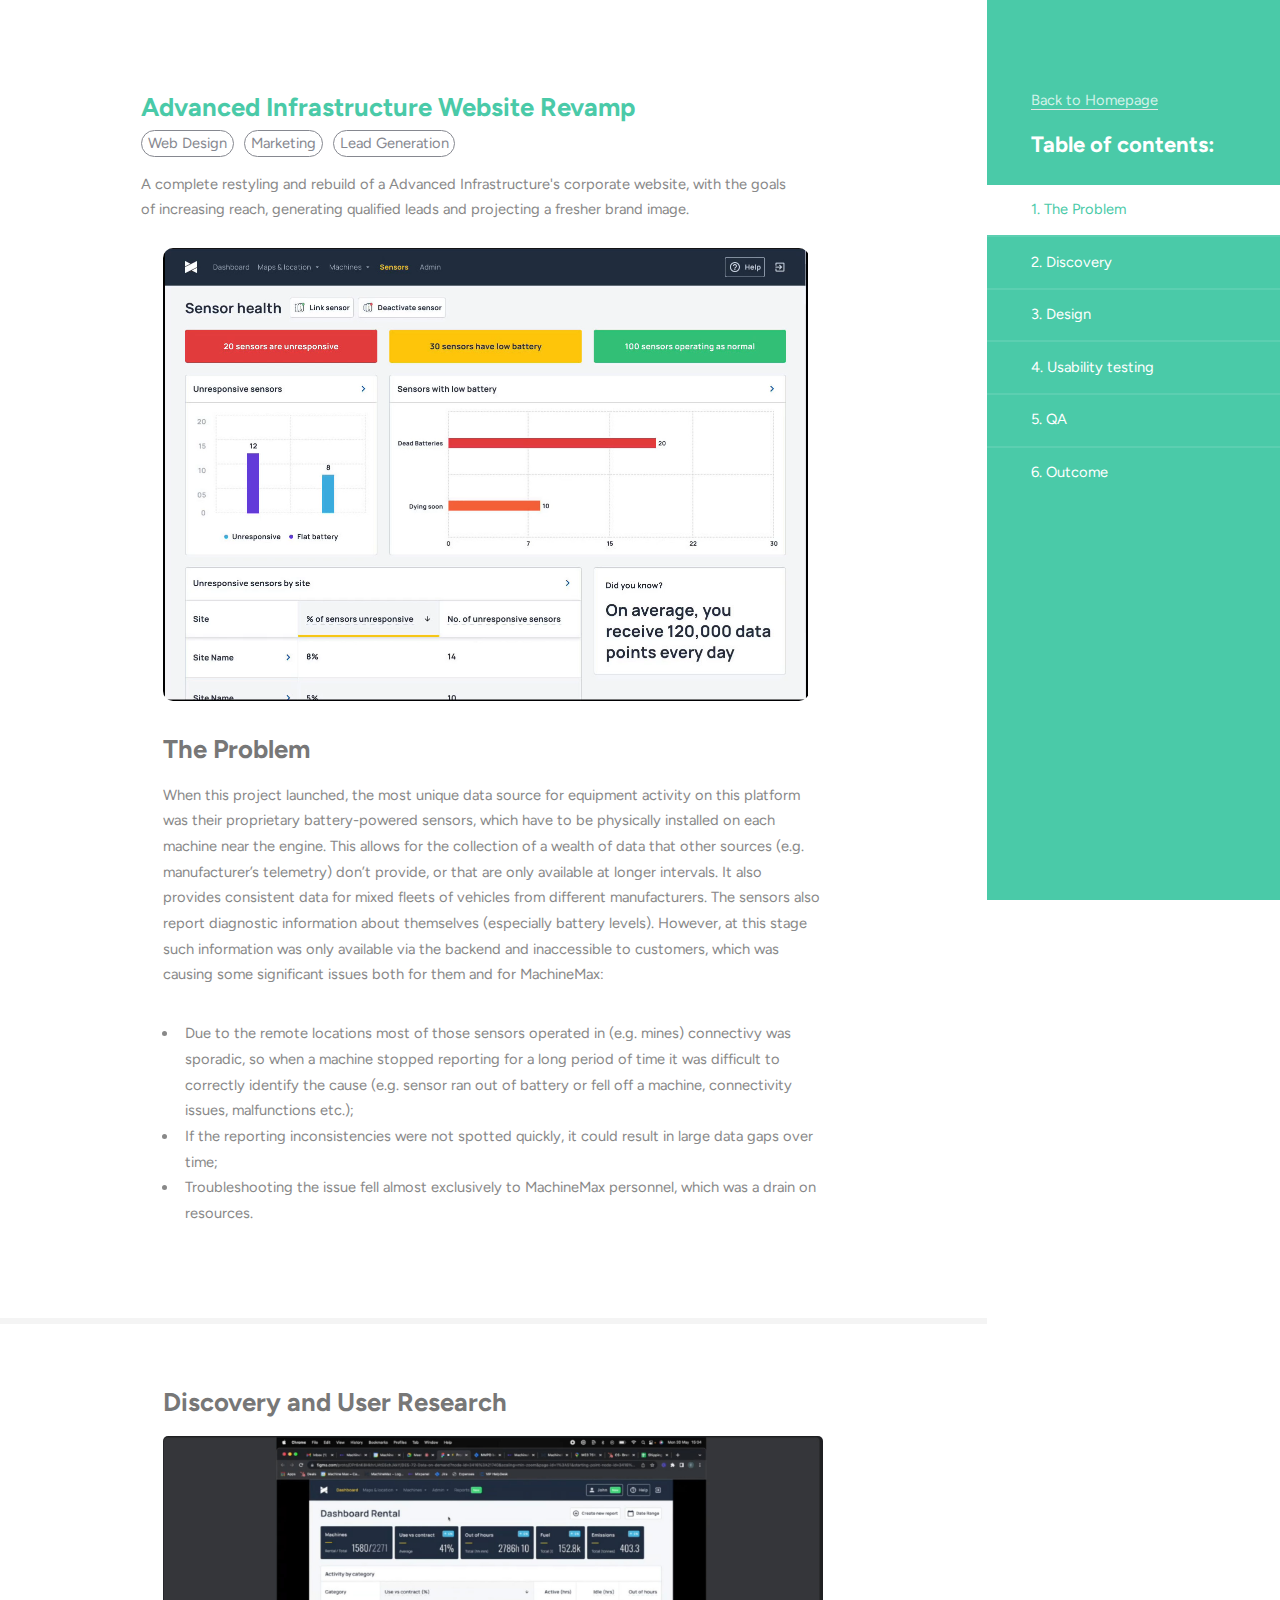
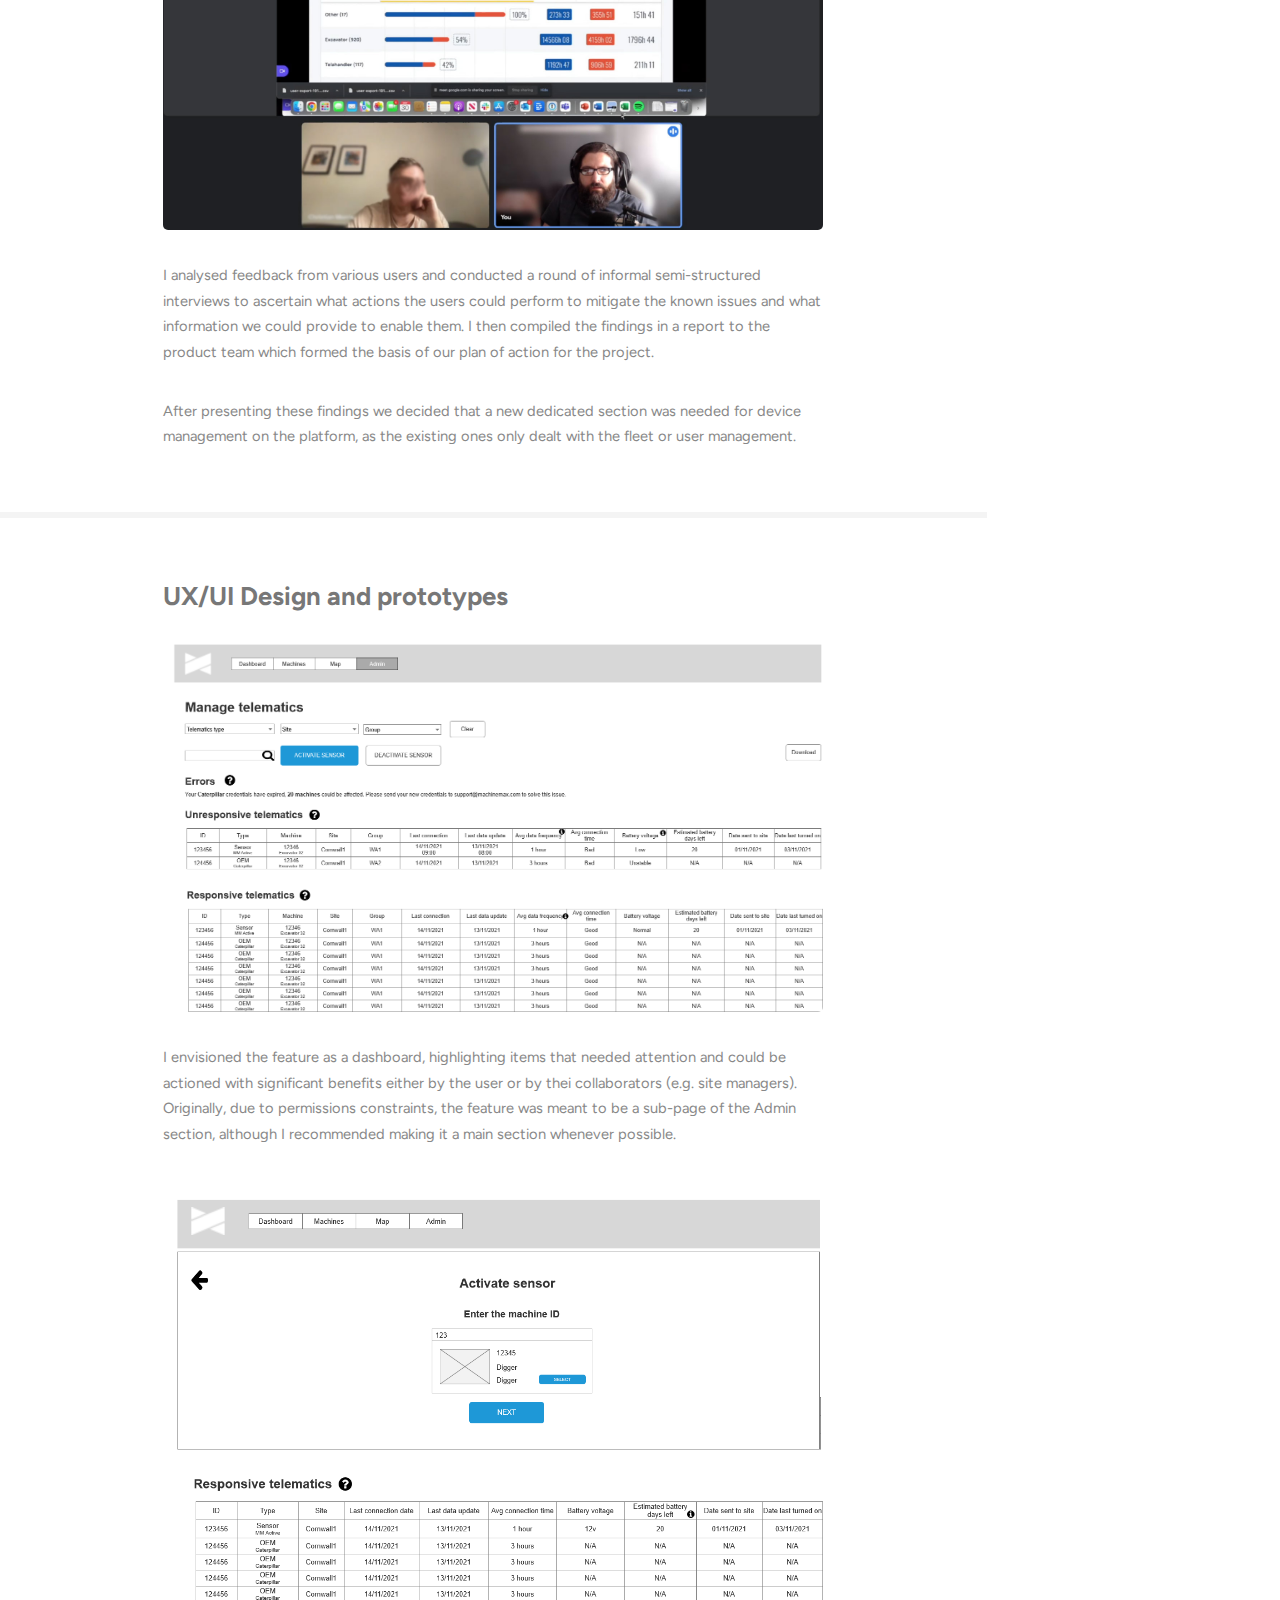
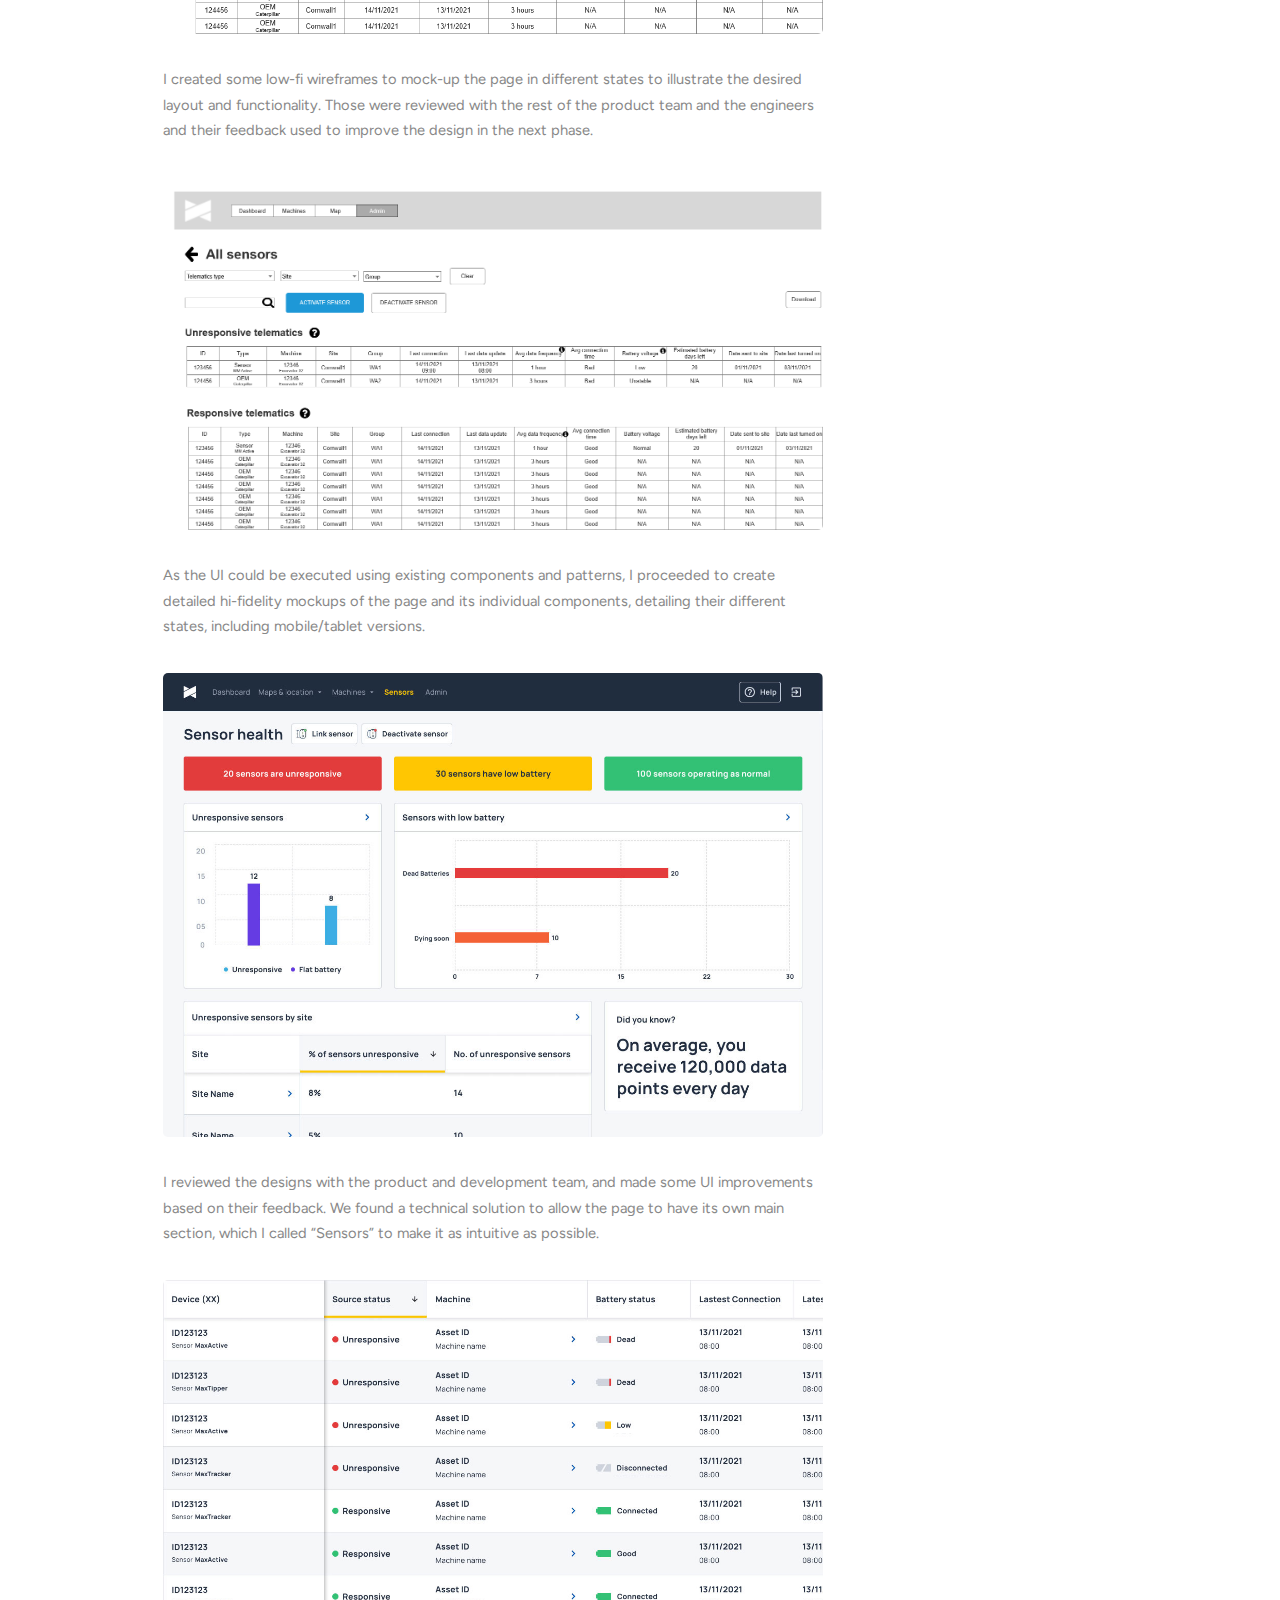
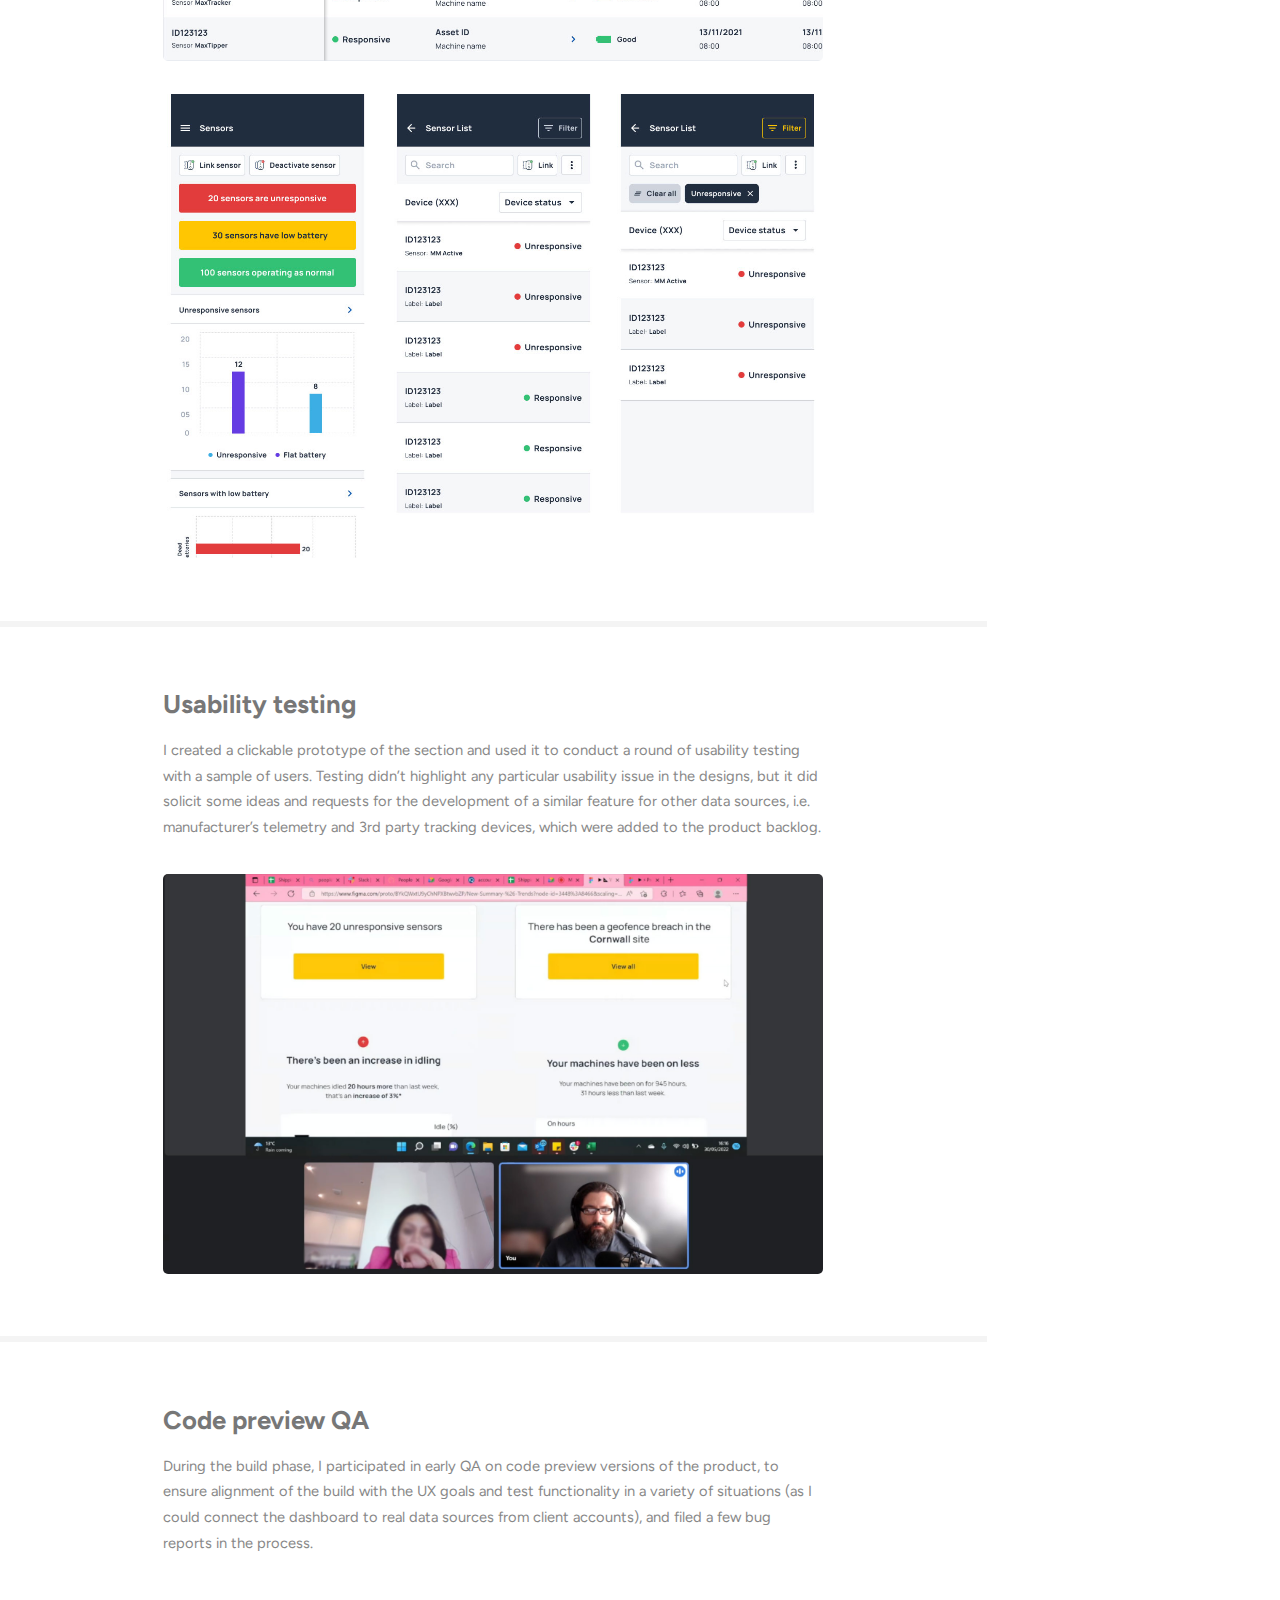
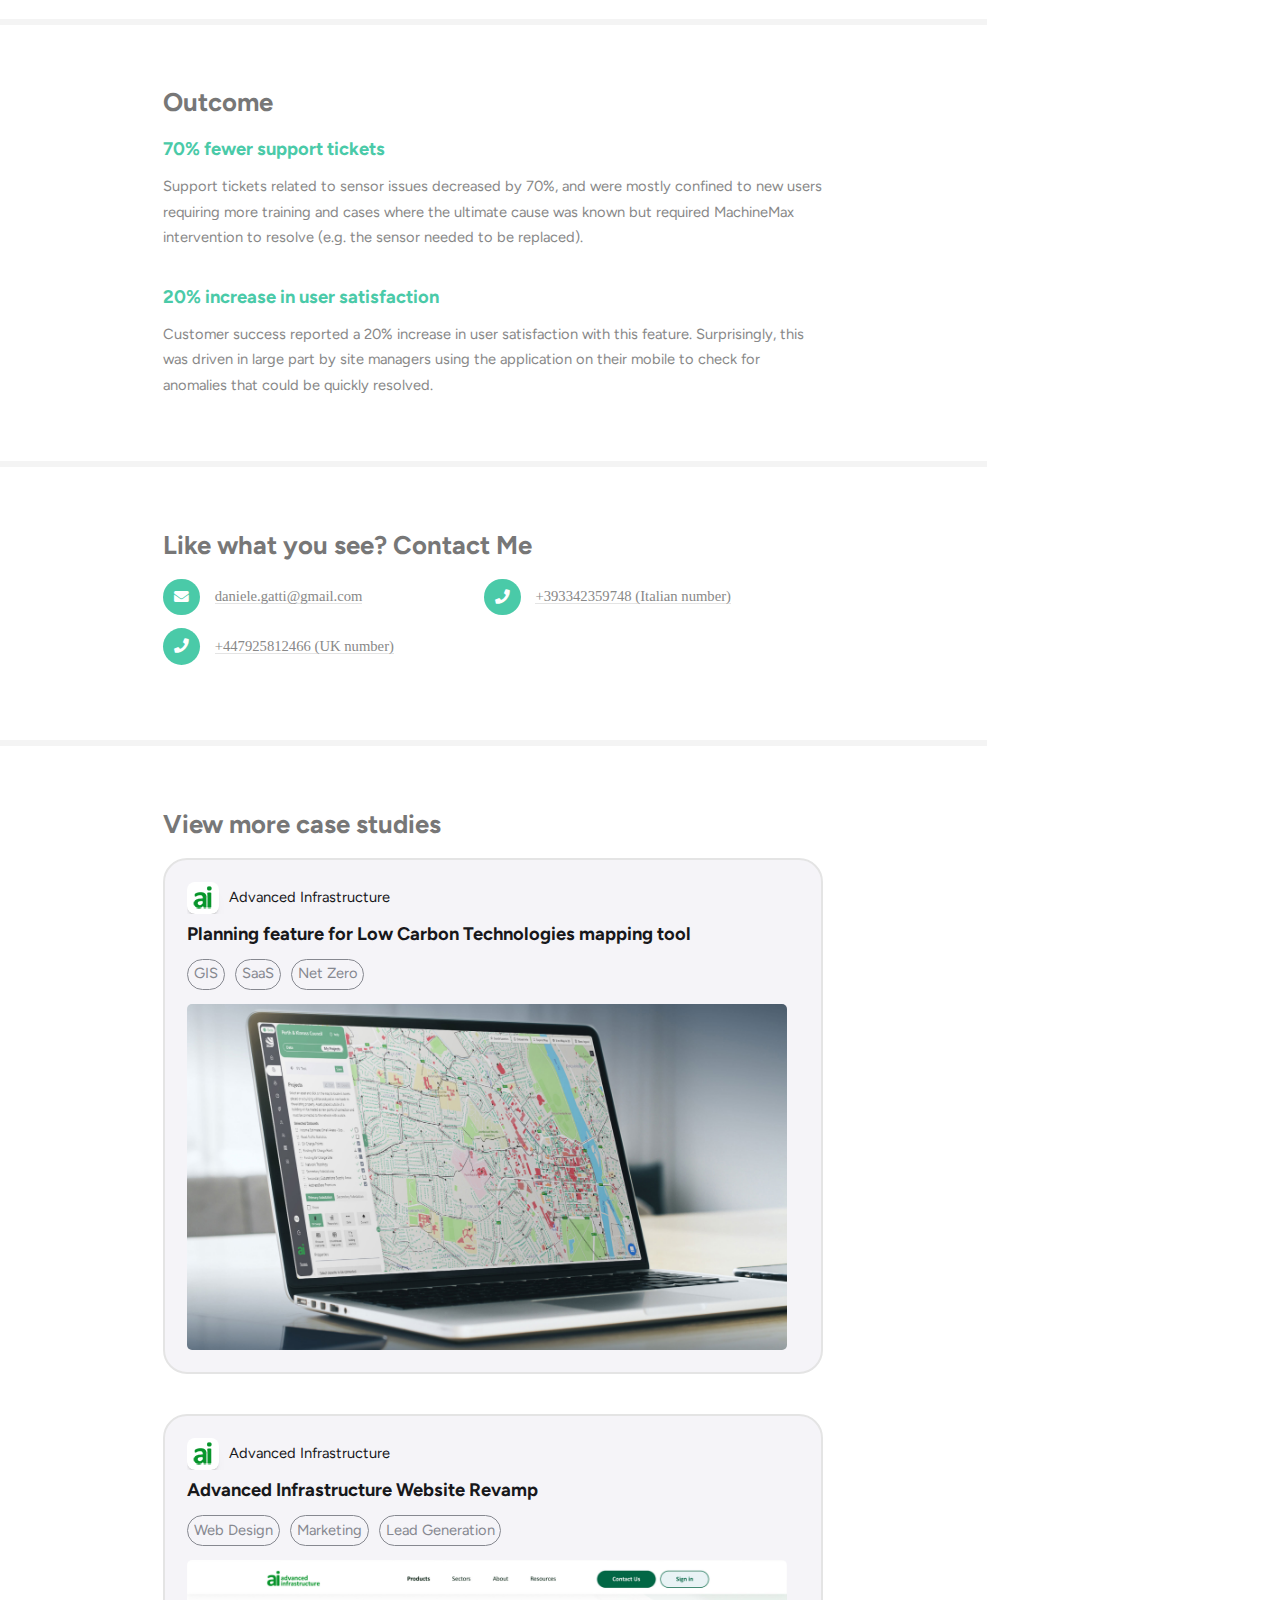
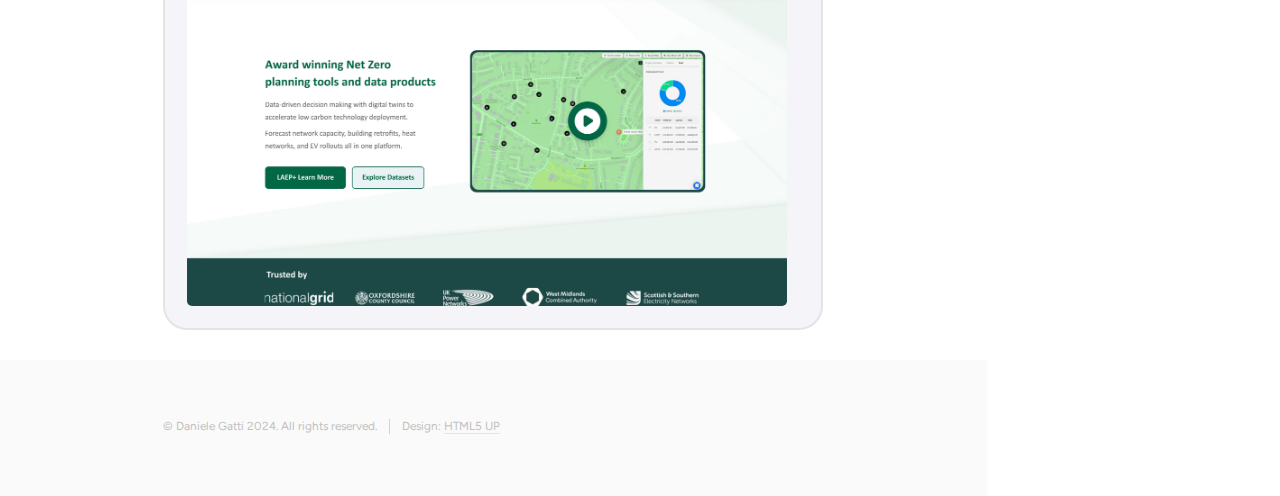
==== advanced-infrastructure-website-revamp.html @ baf9d97e "Restyling and creation of case study pages" ====
<!DOCTYPE HTML>
<!--
	Read Only by HTML5 UP
	html5up.net | @ajlkn
	Free for personal and commercial use under the CCA 3.0 license (html5up.net/license)
-->
<html>
	<head>
		<title>Project: Advanced Infrastructure Website Revamp - Daniele Gatti - Senior UX Designer and Researcher</title>
		<meta charset="utf-8" />
		<meta name="viewport" content="width=device-width, initial-scale=1, user-scalable=no" />
		<link rel="stylesheet" href="assets/css/main.css" />
		<link rel="stylesheet" href="assets/css/jquery.modal.min.css" />
		<link rel="stylesheet" href="assets/fontawesome/css/fontawesome.css" />
		<link rel="stylesheet" href="assets/fontawesome/css/brands.css" />
		<link rel="stylesheet" href="assets/fontawesome/css/solid.css" />
		<link rel="stylesheet" href="assets/css/overrides.css" />
		
	</head>
	<body class="is-preload">
	
		<section>
								
									<header class="major case-study">
									  
										
										<h2>Advanced Infrastructure Website Revamp</h2>
										<p><span class="tag">Web Design</span><span class="tag">Marketing</span><span class="tag">Lead Generation</span></p>
										<p>A complete restyling and rebuild of a Advanced Infrastructure's corporate website, with the goals of increasing reach, generating qualified leads and projecting a fresher brand image.</p>
										
											
									
									</header>
									
								
		</section>
<!-- Header -->
			<section id="header">
				<nav id="nav" class="toc">
					  <nav class="case-study">
											<a href="index.html">Back to Homepage</a>
					  </nav>
				    <h2 class="toc">Table of contents:</h2>
					<ul>

						<li><a href="#one">1. The Problem</a></li>
						<li><a href="#two">2. Discovery</a></li>
						<li><a href="#three">3. Design</a></li>
						<li><a href="#four">4. Usability testing</a></li>
						<li><a href="#five">5. QA</a></li>
						<li><a href="#six">6. Outcome</a></li>
					</ul>
				</nav>
				
			</section>
		

		<!-- Wrapper -->
			<div id="wrapper">

				<!-- Main -->
					<div id="main">
						<!--  The Problem -->
							<section id="one" class="first-section">
							    
								<div class="container video-container">
								    <video src="/assets/videos/mm-device-management.mp4" loop="loop" autoplay="autoplay" preload="auto" style="cursor: auto; width: 45em; max-width: calc(100% - 1em); border-radius: 10px; display: block; object-fit: cover; background-color: transparent !important;  margin-bottom:2em"></video>
									<h3>The Problem</h3>		
										<article>
											
												
											
												<p>When this project launched, the most unique data source for equipment activity on this platform was their proprietary battery-powered sensors, which have to be physically installed on each machine near the engine. This allows for the collection of a wealth of data that other sources (e.g. manufacturer’s telemetry) don’t provide, or that are only available at longer intervals. It also provides consistent data for mixed fleets of vehicles from different manufacturers. The sensors also report diagnostic information about themselves (especially battery levels). However, at this stage such information was only available via the backend and inaccessible to customers, which was causing some significant issues both for them and for MachineMax:</p>
												<ul>
													<li>Due to the remote locations most of those sensors operated in (e.g. mines) connectivy was sporadic, so when a machine stopped reporting for a long period of time it was difficult to correctly identify the cause (e.g. sensor ran out of battery or fell off a machine, connectivity issues, malfunctions etc.);</li>
													<li>If the reporting inconsistencies were not spotted quickly, it could result in large data gaps over time;</li>
													<li>Troubleshooting the issue fell almost exclusively to MachineMax personnel, which was a drain on resources.</li>
												
										
										</article>				
								</div>
							</section>
							
							<!--  Qualitative User Research -->
							<section id="two">
								<div class="container">
									<h3>Discovery and User Research</h3>
									
										<article>
										    <p class="image fit"><img src="images/mm-user-research-1.jpg" alt="" /></p>
											<p>I analysed feedback from various users and conducted a round of informal semi-structured interviews to ascertain what actions the users could perform to mitigate the known issues and what information we could provide to enable them. I then compiled the findings in a report to the product team which formed the basis of our plan of action for the project.</p>
											<p>After presenting these findings we decided that a new dedicated section was needed for device management on the platform, as the existing ones only dealt with the fleet or user management.  </p>
											
											
											
										
										</article>
										
										
									
								</div>
							</section>
							
							<!--  UX/UI Design and prototypes -->
							<section id="three">
								<div class="container">
									<h3>UX/UI Design and prototypes</h3>
									
										<article>
										<p class="image fit"><img src="images/mm-wireframe-1.png" alt="" /></p>
										<p>I envisioned the feature as a dashboard, highlighting items that needed attention and could be actioned with significant benefits either by the user or by thei collaborators (e.g. site managers). Originally, due to permissions constraints, the feature was meant to be a sub-page of the Admin section, although I recommended making it a main section whenever possible.</p>
										<p class="image fit"><img src="images/mm-wireframe-2.png" alt="" /></p>
										<p>I created some low-fi wireframes to mock-up the page in different states to illustrate the desired layout and functionality. Those were reviewed with the rest of the product team and the engineers and their feedback used to improve the design in the next phase.</p>
										<p class="image fit"><img src="images/mm-wireframe-3.png" alt="" /></p>
										<p>As the UI could be executed using existing components and patterns, I proceeded to create detailed hi-fidelity mockups of the page and its individual components, detailing their different states, including mobile/tablet versions.</p>
										<p class="image fit"><img src="images/mmdm-dashboard.jpg" alt="" /></p>
										<p>I reviewed the designs with the product and development team, and made some UI improvements based on their feedback. We found a technical solution to allow the page to have its own main section, which I called “Sensors” to make it as intuitive as possible.</p>
										<p class="image fit"><img src="images/mmdm-dashboard-table.jpg" alt="" /></p>
										<p class="image fit"><img src="images/mmdm-dashboard-mobile.jpg" alt="" /></p>

										</article>
										
										
									
								</div>
							</section>
							
							<!--  Usability testing -->
							<section id="four">
								<div class="container">
									<h3>Usability testing</h3>
									
										<article>
										
										<p>I created a clickable prototype of the section and used it to conduct a round of usability testing with a sample of users. Testing didn’t highlight any particular usability issue in the designs, but it did solicit some ideas and requests for the development of a similar feature for other data sources, i.e. manufacturer’s telemetry and 3rd party tracking devices, which were added to the product backlog.</p>
										
										<p class="image fit">
												<img src="images/mm-user-research-2.jpg" alt="" />
									    </p>

										</article>
										
										
								
								</div>
							</section>
							
							<!--  Code preview QA -->
							<section id="five">
								<div class="container">
									<h3>Code preview QA</h3>
									
										<article>
										
										<p>During the build phase, I participated in early QA on code preview versions of the product, to ensure alignment of the build with the UX goals and test functionality in a variety of situations (as I could connect the dashboard to real data sources from client accounts), and filed a few bug reports in the process.</p>

										</article>
										
										
									
								</div>
							</section>
							
							<!--  Outcome -->
							<section id="six">
								<div class="container outcome">
									<h3>Outcome</h3>
									
										<article>
										<h4>70% fewer support tickets</h4>
										<p>Support tickets related to sensor issues decreased by 70%, and were mostly confined to new users requiring more training and cases where the ultimate cause was known but required MachineMax intervention to resolve (e.g. the sensor needed to be replaced).</p>
										
										<h4>20% increase in user satisfaction</h4>
										<p>Customer success reported a 20% increase in user satisfaction with this feature. Surprisingly, this was driven in large part by site managers using the application on their mobile to check for anomalies that could be quickly resolved.</p>
										</article>
										
										
									
								</div>
							</section>
						
							<section>
								<div class="container">
									<h3>Like what you see? Contact Me</h3>
									<ul class="feature-icons">
										<li class="icon fa-solid fa-envelope"><a href="mailto:daniele.gatti@gmail.com" ><span class="list-label">daniele.gatti@gmail.com
										</span></a></li>
										<li class="icon fa-solid fa-phone"><a href="tel:+393342359748" ><span class="list-label">+393342359748 (Italian number)</span></a></li>
										<li class="icon fa-solid fa-phone"><a href="tel:+447925812466"><span class="list-label">+447925812466 (UK number)</span></a></li>
									</ul>
								</div>
							</section>
							
							<section>
								<div class="container">
									<h3>View more case studies</h3>
									<div class="features">
										<article>
											<a class="box inner" href="planning-feature-for-low-carbon-technologies-mapping-tool.html">
													<div class="company-info">
													   <img class="logo-box" src="images/ai-logo.png" alt="" />
													   <span class="company-name">Advanced Infrastructure</span>
													</div>
													<h4>Planning feature for Low Carbon Technologies mapping tool</h4>
												    <p><span class="tag">GIS</span><span class="tag">SaaS</span><span class="tag">Net Zero</span></p>
														<img class="image" src="images/leapplus-banner.jpg" alt="" />
													
											</a>
											
										</article>
										<article>	
													<a href="advanced-infrastructure-website-revamp.html" class=" box inner">
													<div class="company-info">
															   <img class="logo-box" src="images/ai-logo.png" alt="" />
															   <span class="company-name">Advanced Infrastructure</span>
													</div>
														<h4>Advanced Infrastructure Website Revamp</h4>
														<p><span class="tag">Web Design</span><span class="tag">Marketing</span><span class="tag">Lead Generation</span></p>
														<img class="image" src="images/aitlweb-banner.jpg" alt="" />
													</a>
										</article>
									</div>
								</div>
							</section>
 						
						</article>
		

					</div>

				<!-- Footer -->
					<section id="footer">
						<div class="container">
							<ul class="copyright">
								<li>&copy; Daniele Gatti 2024. All rights reserved.</li><li>Design: <a href="http://html5up.net">HTML5 UP</a></li>
							</ul>
						</div>
					</section>

			</div>

		<!-- Scripts -->
			<script src="assets/js/jquery.min.js"></script>
			<script src="assets/js/jquery.scrollex.min.js"></script>
			<script src="assets/js/jquery.scrolly.min.js"></script>
			<script src="assets/js/browser.min.js"></script>
			<script src="assets/js/breakpoints.min.js"></script>
			<script src="assets/js/util.js"></script>
			<script src="assets/js/main.js"></script>
		    <script src="assets/js/jquery.modal.min.js"></script>

	</body>
</html>
---- assets/css/main.css ----
@import url("https://fonts.googleapis.com/css?family=Lato:400,400italic,700,700italic|Source+Code+Pro:400");
@import url('https://fonts.googleapis.com/css2?family=Figtree:ital,wght@0,300..900;1,300..900&family=Inter:ital,opsz,wght@0,14..32,100..900;1,14..32,100..900&display=swap');


/*
	Read Only by HTML5 UP
	html5up.net | @ajlkn
	Free for personal and commercial use under the CCA 3.0 license (html5up.net/license)
*/

html, body, div, span, applet, object,
iframe, h1, h2, h3, h4, h5, h6, p, blockquote,
pre, a, abbr, acronym, address, big, cite,
code, del, dfn, em, img, ins, kbd, q, s, samp,
small, strike, strong, sub, sup, tt, var, b,
u, i, center, dl, dt, dd, ol, ul, li, fieldset,
form, label, legend, table, caption, tbody,
tfoot, thead, tr, th, td, article, aside,
canvas, details, embed, figure, figcaption,
footer, header, hgroup, menu, nav, output, ruby,
section, summary, time, mark, audio, video {
	margin: 0;
	padding: 0;
	border: 0;
	font-size: 100%;
	font: inherit;
	vertical-align: baseline;}

article, aside, details, figcaption, figure,
footer, header, hgroup, menu, nav, section {
	display: block;}

body {
	line-height: 1;
}

ol, ul {
	list-style: none;
}

blockquote, q {
	quotes: none;
}

	blockquote:before, blockquote:after, q:before, q:after {
		content: '';
		content: none;
	}

table {
	border-collapse: collapse;
	border-spacing: 0;
}

body {
	-webkit-text-size-adjust: none;
}

mark {
	background-color: transparent;
	color: inherit;
}

input::-moz-focus-inner {
	border: 0;
	padding: 0;
}

input, select, textarea {
	-moz-appearance: none;
	-webkit-appearance: none;
	-ms-appearance: none;
	appearance: none;
}

/* Basic */

	html {
		box-sizing: border-box;
	}

	*, *:before, *:after {
		box-sizing: inherit;
	}

	body {
		background: #fff;
	}

		body.is-preload *, body.is-preload *:before, body.is-preload *:after {
			-moz-animation: none !important;
			-webkit-animation: none !important;
			-ms-animation: none !important;
			animation: none !important;
			-moz-transition: none !important;
			-webkit-transition: none !important;
			-ms-transition: none !important;
			transition: none !important;
		}

	body, input, select, textarea {
		color: #888;
		font-family: "Figtree", sans-serif;
		font-size: 16pt;
		font-weight: 400;
		line-height: 1.75em;
	}

	a {
		-moz-transition: color 0.2s ease-in-out, border-color 0.2s ease-in-out;
		-webkit-transition: color 0.2s ease-in-out, border-color 0.2s ease-in-out;
		-ms-transition: color 0.2s ease-in-out, border-color 0.2s ease-in-out;
		transition: color 0.2s ease-in-out, border-color 0.2s ease-in-out;
		border-bottom: solid 1px #e4e4e4;
		color: inherit;
		text-decoration: none;
	}

		a:hover {
			border-bottom-color: transparent;
			color: #4acaa8 !important;
		}

	strong, b {
		color: #777;
		font-weight: 700;
	}

	em, i {
		font-style: italic;
	}

	p {
		margin: 0 0 2.25em 0;
	}

	h1, h2, h3, h4, h5, h6 {
		color: #777;
		font-weight: 700;
		line-height: 1em;
		margin: 0 0 0.5625em 0;
	}

		h1 a, h2 a, h3 a, h4 a, h5 a, h6 a {
			border: 0;
			color: inherit;
			text-decoration: none;
		}

	h2 {
		font-size: 2em;
		line-height: 1.5em;
	}

	h3 {
		font-size: 1.75em;
		line-height: 1.5em;
	}

	h4 {
		font-size: 1.25em;
		line-height: 1.5em;
	}

	h5 {
		font-size: 0.9em;
		line-height: 1.5em;
	}

	h6 {
		font-size: 0.7em;
		line-height: 1.5em;
	}

	sub {
		font-size: 0.8em;
		position: relative;
		top: 0.5em;
	}

	sup {
		font-size: 0.8em;
		position: relative;
		top: -0.5em;
	}

	hr {
		border: 0;
		border-bottom: solid 2px #f4f4f4;
		margin: 2.25em 0;
	}

		hr.major {
			margin: 3.375em 0;
		}

	blockquote {
		border-left: solid 8px #e4e4e4;
		font-style: italic;
		margin: 0 0 2.25em 0;
		padding: 0.5em 0 0.5em 2em;
	}

	code {
		background: #555;
		border-radius: 5px;
		color: #fff;
		font-family: "Source Code Pro", monospace;
		font-size: 0.9em;
		margin: 0 0.25em;
		padding: 0.25em 0.65em;
	}

	pre {
		font-family: "Source Code Pro", monospace;
		font-size: 0.9em;
		margin: 0 0 2.25em 0;
	}

		pre code {
			-webkit-overflow-scrolling: touch;
			display: block;
			line-height: 1.5em;
			overflow-x: auto;
			padding: 1em 1.5em;
		}

	.align-left {
		text-align: left;
	}

	.align-center {
		text-align: center;
	}

	.align-right {
		text-align: right;
	}

/* Row */

	.row {
		display: flex;
		flex-wrap: wrap;
		box-sizing: border-box;
		align-items: stretch;
	}

		.row > * {
			box-sizing: border-box;
		}

		.row.gtr-uniform > * > :last-child {
			margin-bottom: 0;
		}

		.row.aln-left {
			justify-content: flex-start;
		}

		.row.aln-center {
			justify-content: center;
		}

		.row.aln-right {
			justify-content: flex-end;
		}

		.row.aln-top {
			align-items: flex-start;
		}

		.row.aln-middle {
			align-items: center;
		}

		.row.aln-bottom {
			align-items: flex-end;
		}

		.row > .imp {
			order: -1;
		}

		.row > .col-1 {
			width: 8.33333%;
		}

		.row > .off-1 {
			margin-left: 8.33333%;
		}

		.row > .col-2 {
			width: 16.66667%;
		}

		.row > .off-2 {
			margin-left: 16.66667%;
		}

		.row > .col-3 {
			width: 25%;
		}

		.row > .off-3 {
			margin-left: 25%;
		}

		.row > .col-4 {
			width: 33.33333%;
		}

		.row > .off-4 {
			margin-left: 33.33333%;
		}

		.row > .col-5 {
			width: 41.66667%;
		}

		.row > .off-5 {
			margin-left: 41.66667%;
		}

		.row > .col-6 {
			width: 50%;
		}

		.row > .off-6 {
			margin-left: 50%;
		}

		.row > .col-7 {
			width: 58.33333%;
		}

		.row > .off-7 {
			margin-left: 58.33333%;
		}

		.row > .col-8 {
			width: 66.66667%;
		}

		.row > .off-8 {
			margin-left: 66.66667%;
		}

		.row > .col-9 {
			width: 75%;
		}

		.row > .off-9 {
			margin-left: 75%;
		}

		.row > .col-10 {
			width: 83.33333%;
		}

		.row > .off-10 {
			margin-left: 83.33333%;
		}

		.row > .col-11 {
			width: 91.66667%;
		}

		.row > .off-11 {
			margin-left: 91.66667%;
		}

		.row > .col-12 {
			width: 100%;
		}

		.row > .off-12 {
			margin-left: 100%;
		}

		.row.gtr-0 {
			margin-top: 0;
			margin-left: 0em;
		}

			.row.gtr-0 > * {
				padding: 0 0 0 0em;
			}

			.row.gtr-0.gtr-uniform {
				margin-top: 0em;
			}

				.row.gtr-0.gtr-uniform > * {
					padding-top: 0em;
				}

		.row.gtr-25 {
			margin-top: 0;
			margin-left: -0.5em;
		}

			.row.gtr-25 > * {
				padding: 0 0 0 0.5em;
			}

			.row.gtr-25.gtr-uniform {
				margin-top: -0.5em;
			}

				.row.gtr-25.gtr-uniform > * {
					padding-top: 0.5em;
				}

		.row.gtr-50 {
			margin-top: 0;
			margin-left: -1em;
		}

			.row.gtr-50 > * {
				padding: 0 0 0 1em;
			}

			.row.gtr-50.gtr-uniform {
				margin-top: -1em;
			}

				.row.gtr-50.gtr-uniform > * {
					padding-top: 1em;
				}

		.row {
			margin-top: 0;
			margin-left: -2em;
		}

			.row > * {
				padding: 0 0 0 2em;
			}

			.row.gtr-uniform {
				margin-top: -2em;
			}

				.row.gtr-uniform > * {
					padding-top: 2em;
				}

		.row.gtr-150 {
			margin-top: 0;
			margin-left: -3em;
		}

			.row.gtr-150 > * {
				padding: 0 0 0 3em;
			}

			.row.gtr-150.gtr-uniform {
				margin-top: -3em;
			}

				.row.gtr-150.gtr-uniform > * {
					padding-top: 3em;
				}

		.row.gtr-200 {
			margin-top: 0;
			margin-left: -4em;
		}

			.row.gtr-200 > * {
				padding: 0 0 0 4em;
			}

			.row.gtr-200.gtr-uniform {
				margin-top: -4em;
			}

				.row.gtr-200.gtr-uniform > * {
					padding-top: 4em;
				}

		@media screen and (max-width: 1680px) {

			.row {
				display: flex;
				flex-wrap: wrap;
				box-sizing: border-box;
				align-items: stretch;
			}

				.row > * {
					box-sizing: border-box;
				}

				.row.gtr-uniform > * > :last-child {
					margin-bottom: 0;
				}

				.row.aln-left {
					justify-content: flex-start;
				}

				.row.aln-center {
					justify-content: center;
				}

				.row.aln-right {
					justify-content: flex-end;
				}

				.row.aln-top {
					align-items: flex-start;
				}

				.row.aln-middle {
					align-items: center;
				}

				.row.aln-bottom {
					align-items: flex-end;
				}

				.row > .imp-xlarge {
					order: -1;
				}

				.row > .col-1-xlarge {
					width: 8.33333%;
				}

				.row > .off-1-xlarge {
					margin-left: 8.33333%;
				}

				.row > .col-2-xlarge {
					width: 16.66667%;
				}

				.row > .off-2-xlarge {
					margin-left: 16.66667%;
				}

				.row > .col-3-xlarge {
					width: 25%;
				}

				.row > .off-3-xlarge {
					margin-left: 25%;
				}

				.row > .col-4-xlarge {
					width: 33.33333%;
				}

				.row > .off-4-xlarge {
					margin-left: 33.33333%;
				}

				.row > .col-5-xlarge {
					width: 41.66667%;
				}

				.row > .off-5-xlarge {
					margin-left: 41.66667%;
				}

				.row > .col-6-xlarge {
					width: 50%;
				}

				.row > .off-6-xlarge {
					margin-left: 50%;
				}

				.row > .col-7-xlarge {
					width: 58.33333%;
				}

				.row > .off-7-xlarge {
					margin-left: 58.33333%;
				}

				.row > .col-8-xlarge {
					width: 66.66667%;
				}

				.row > .off-8-xlarge {
					margin-left: 66.66667%;
				}

				.row > .col-9-xlarge {
					width: 75%;
				}

				.row > .off-9-xlarge {
					margin-left: 75%;
				}

				.row > .col-10-xlarge {
					width: 83.33333%;
				}

				.row > .off-10-xlarge {
					margin-left: 83.33333%;
				}

				.row > .col-11-xlarge {
					width: 91.66667%;
				}

				.row > .off-11-xlarge {
					margin-left: 91.66667%;
				}

				.row > .col-12-xlarge {
					width: 100%;
				}

				.row > .off-12-xlarge {
					margin-left: 100%;
				}

				.row.gtr-0 {
					margin-top: 0;
					margin-left: 0em;
				}

					.row.gtr-0 > * {
						padding: 0 0 0 0em;
					}

					.row.gtr-0.gtr-uniform {
						margin-top: 0em;
					}

						.row.gtr-0.gtr-uniform > * {
							padding-top: 0em;
						}

				.row.gtr-25 {
					margin-top: 0;
					margin-left: -0.5em;
				}

					.row.gtr-25 > * {
						padding: 0 0 0 0.5em;
					}

					.row.gtr-25.gtr-uniform {
						margin-top: -0.5em;
					}

						.row.gtr-25.gtr-uniform > * {
							padding-top: 0.5em;
						}

				.row.gtr-50 {
					margin-top: 0;
					margin-left: -1em;
				}

					.row.gtr-50 > * {
						padding: 0 0 0 1em;
					}

					.row.gtr-50.gtr-uniform {
						margin-top: -1em;
					}

						.row.gtr-50.gtr-uniform > * {
							padding-top: 1em;
						}

				.row {
					margin-top: 0;
					margin-left: -2em;
				}

					.row > * {
						padding: 0 0 0 2em;
					}

					.row.gtr-uniform {
						margin-top: -2em;
					}

						.row.gtr-uniform > * {
							padding-top: 2em;
						}

				.row.gtr-150 {
					margin-top: 0;
					margin-left: -3em;
				}

					.row.gtr-150 > * {
						padding: 0 0 0 3em;
					}

					.row.gtr-150.gtr-uniform {
						margin-top: -3em;
					}

						.row.gtr-150.gtr-uniform > * {
							padding-top: 3em;
						}

				.row.gtr-200 {
					margin-top: 0;
					margin-left: -4em;
				}

					.row.gtr-200 > * {
						padding: 0 0 0 4em;
					}

					.row.gtr-200.gtr-uniform {
						margin-top: -4em;
					}

						.row.gtr-200.gtr-uniform > * {
							padding-top: 4em;
						}

		}

		@media screen and (max-width: 1280px) {

			.row {
				display: flex;
				flex-wrap: wrap;
				box-sizing: border-box;
				align-items: stretch;
			}

				.row > * {
					box-sizing: border-box;
				}

				.row.gtr-uniform > * > :last-child {
					margin-bottom: 0;
				}

				.row.aln-left {
					justify-content: flex-start;
				}

				.row.aln-center {
					justify-content: center;
				}

				.row.aln-right {
					justify-content: flex-end;
				}

				.row.aln-top {
					align-items: flex-start;
				}

				.row.aln-middle {
					align-items: center;
				}

				.row.aln-bottom {
					align-items: flex-end;
				}

				.row > .imp-large {
					order: -1;
				}

				.row > .col-1-large {
					width: 8.33333%;
				}

				.row > .off-1-large {
					margin-left: 8.33333%;
				}

				.row > .col-2-large {
					width: 16.66667%;
				}

				.row > .off-2-large {
					margin-left: 16.66667%;
				}

				.row > .col-3-large {
					width: 25%;
				}

				.row > .off-3-large {
					margin-left: 25%;
				}

				.row > .col-4-large {
					width: 33.33333%;
				}

				.row > .off-4-large {
					margin-left: 33.33333%;
				}

				.row > .col-5-large {
					width: 41.66667%;
				}

				.row > .off-5-large {
					margin-left: 41.66667%;
				}

				.row > .col-6-large {
					width: 50%;
				}

				.row > .off-6-large {
					margin-left: 50%;
				}

				.row > .col-7-large {
					width: 58.33333%;
				}

				.row > .off-7-large {
					margin-left: 58.33333%;
				}

				.row > .col-8-large {
					width: 66.66667%;
				}

				.row > .off-8-large {
					margin-left: 66.66667%;
				}

				.row > .col-9-large {
					width: 75%;
				}

				.row > .off-9-large {
					margin-left: 75%;
				}

				.row > .col-10-large {
					width: 83.33333%;
				}

				.row > .off-10-large {
					margin-left: 83.33333%;
				}

				.row > .col-11-large {
					width: 91.66667%;
				}

				.row > .off-11-large {
					margin-left: 91.66667%;
				}

				.row > .col-12-large {
					width: 100%;
				}

				.row > .off-12-large {
					margin-left: 100%;
				}

				.row.gtr-0 {
					margin-top: 0;
					margin-left: 0em;
				}

					.row.gtr-0 > * {
						padding: 0 0 0 0em;
					}

					.row.gtr-0.gtr-uniform {
						margin-top: 0em;
					}

						.row.gtr-0.gtr-uniform > * {
							padding-top: 0em;
						}

				.row.gtr-25 {
					margin-top: 0;
					margin-left: -0.375em;
				}

					.row.gtr-25 > * {
						padding: 0 0 0 0.375em;
					}

					.row.gtr-25.gtr-uniform {
						margin-top: -0.375em;
					}

						.row.gtr-25.gtr-uniform > * {
							padding-top: 0.375em;
						}

				.row.gtr-50 {
					margin-top: 0;
					margin-left: -0.75em;
				}

					.row.gtr-50 > * {
						padding: 0 0 0 0.75em;
					}

					.row.gtr-50.gtr-uniform {
						margin-top: -0.75em;
					}

						.row.gtr-50.gtr-uniform > * {
							padding-top: 0.75em;
						}

				.row {
					margin-top: 0;
					margin-left: -1.5em;
				}

					.row > * {
						padding: 0 0 0 1.5em;
					}

					.row.gtr-uniform {
						margin-top: -1.5em;
					}

						.row.gtr-uniform > * {
							padding-top: 1.5em;
						}

				.row.gtr-150 {
					margin-top: 0;
					margin-left: -2.25em;
				}

					.row.gtr-150 > * {
						padding: 0 0 0 2.25em;
					}

					.row.gtr-150.gtr-uniform {
						margin-top: -2.25em;
					}

						.row.gtr-150.gtr-uniform > * {
							padding-top: 2.25em;
						}

				.row.gtr-200 {
					margin-top: 0;
					margin-left: -3em;
				}

					.row.gtr-200 > * {
						padding: 0 0 0 3em;
					}

					.row.gtr-200.gtr-uniform {
						margin-top: -3em;
					}

						.row.gtr-200.gtr-uniform > * {
							padding-top: 3em;
						}

		}

		@media screen and (max-width: 1024px) {

			.row {
				display: flex;
				flex-wrap: wrap;
				box-sizing: border-box;
				align-items: stretch;
			}

				.row > * {
					box-sizing: border-box;
				}

				.row.gtr-uniform > * > :last-child {
					margin-bottom: 0;
				}

				.row.aln-left {
					justify-content: flex-start;
				}

				.row.aln-center {
					justify-content: center;
				}

				.row.aln-right {
					justify-content: flex-end;
				}

				.row.aln-top {
					align-items: flex-start;
				}

				.row.aln-middle {
					align-items: center;
				}

				.row.aln-bottom {
					align-items: flex-end;
				}

				.row > .imp-medium {
					order: -1;
				}

				.row > .col-1-medium {
					width: 8.33333%;
				}

				.row > .off-1-medium {
					margin-left: 8.33333%;
				}

				.row > .col-2-medium {
					width: 16.66667%;
				}

				.row > .off-2-medium {
					margin-left: 16.66667%;
				}

				.row > .col-3-medium {
					width: 25%;
				}

				.row > .off-3-medium {
					margin-left: 25%;
				}

				.row > .col-4-medium {
					width: 33.33333%;
				}

				.row > .off-4-medium {
					margin-left: 33.33333%;
				}

				.row > .col-5-medium {
					width: 41.66667%;
				}

				.row > .off-5-medium {
					margin-left: 41.66667%;
				}

				.row > .col-6-medium {
					width: 50%;
				}

				.row > .off-6-medium {
					margin-left: 50%;
				}

				.row > .col-7-medium {
					width: 58.33333%;
				}

				.row > .off-7-medium {
					margin-left: 58.33333%;
				}

				.row > .col-8-medium {
					width: 66.66667%;
				}

				.row > .off-8-medium {
					margin-left: 66.66667%;
				}

				.row > .col-9-medium {
					width: 75%;
				}

				.row > .off-9-medium {
					margin-left: 75%;
				}

				.row > .col-10-medium {
					width: 83.33333%;
				}

				.row > .off-10-medium {
					margin-left: 83.33333%;
				}

				.row > .col-11-medium {
					width: 91.66667%;
				}

				.row > .off-11-medium {
					margin-left: 91.66667%;
				}

				.row > .col-12-medium {
					width: 100%;
				}

				.row > .off-12-medium {
					margin-left: 100%;
				}

				.row.gtr-0 {
					margin-top: 0;
					margin-left: 0em;
				}

					.row.gtr-0 > * {
						padding: 0 0 0 0em;
					}

					.row.gtr-0.gtr-uniform {
						margin-top: 0em;
					}

						.row.gtr-0.gtr-uniform > * {
							padding-top: 0em;
						}

				.row.gtr-25 {
					margin-top: 0;
					margin-left: -0.375em;
				}

					.row.gtr-25 > * {
						padding: 0 0 0 0.375em;
					}

					.row.gtr-25.gtr-uniform {
						margin-top: -0.375em;
					}

						.row.gtr-25.gtr-uniform > * {
							padding-top: 0.375em;
						}

				.row.gtr-50 {
					margin-top: 0;
					margin-left: -0.75em;
				}

					.row.gtr-50 > * {
						padding: 0 0 0 0.75em;
					}

					.row.gtr-50.gtr-uniform {
						margin-top: -0.75em;
					}

						.row.gtr-50.gtr-uniform > * {
							padding-top: 0.75em;
						}

				.row {
					margin-top: 0;
					margin-left: -1.5em;
				}

					.row > * {
						padding: 0 0 0 1.5em;
					}

					.row.gtr-uniform {
						margin-top: -1.5em;
					}

						.row.gtr-uniform > * {
							padding-top: 1.5em;
						}

				.row.gtr-150 {
					margin-top: 0;
					margin-left: -2.25em;
				}

					.row.gtr-150 > * {
						padding: 0 0 0 2.25em;
					}

					.row.gtr-150.gtr-uniform {
						margin-top: -2.25em;
					}

						.row.gtr-150.gtr-uniform > * {
							padding-top: 2.25em;
						}

				.row.gtr-200 {
					margin-top: 0;
					margin-left: -3em;
				}

					.row.gtr-200 > * {
						padding: 0 0 0 3em;
					}

					.row.gtr-200.gtr-uniform {
						margin-top: -3em;
					}

						.row.gtr-200.gtr-uniform > * {
							padding-top: 3em;
						}

		}

		@media screen and (max-width: 736px) {

			.row {
				display: flex;
				flex-wrap: wrap;
				box-sizing: border-box;
				align-items: stretch;
			}

				.row > * {
					box-sizing: border-box;
				}

				.row.gtr-uniform > * > :last-child {
					margin-bottom: 0;
				}

				.row.aln-left {
					justify-content: flex-start;
				}

				.row.aln-center {
					justify-content: center;
				}

				.row.aln-right {
					justify-content: flex-end;
				}

				.row.aln-top {
					align-items: flex-start;
				}

				.row.aln-middle {
					align-items: center;
				}

				.row.aln-bottom {
					align-items: flex-end;
				}

				.row > .imp-small {
					order: -1;
				}

				.row > .col-1-small {
					width: 8.33333%;
				}

				.row > .off-1-small {
					margin-left: 8.33333%;
				}

				.row > .col-2-small {
					width: 16.66667%;
				}

				.row > .off-2-small {
					margin-left: 16.66667%;
				}

				.row > .col-3-small {
					width: 25%;
				}

				.row > .off-3-small {
					margin-left: 25%;
				}

				.row > .col-4-small {
					width: 33.33333%;
				}

				.row > .off-4-small {
					margin-left: 33.33333%;
				}

				.row > .col-5-small {
					width: 41.66667%;
				}

				.row > .off-5-small {
					margin-left: 41.66667%;
				}

				.row > .col-6-small {
					width: 50%;
				}

				.row > .off-6-small {
					margin-left: 50%;
				}

				.row > .col-7-small {
					width: 58.33333%;
				}

				.row > .off-7-small {
					margin-left: 58.33333%;
				}

				.row > .col-8-small {
					width: 66.66667%;
				}

				.row > .off-8-small {
					margin-left: 66.66667%;
				}

				.row > .col-9-small {
					width: 75%;
				}

				.row > .off-9-small {
					margin-left: 75%;
				}

				.row > .col-10-small {
					width: 83.33333%;
				}

				.row > .off-10-small {
					margin-left: 83.33333%;
				}

				.row > .col-11-small {
					width: 91.66667%;
				}

				.row > .off-11-small {
					margin-left: 91.66667%;
				}

				.row > .col-12-small {
					width: 100%;
				}

				.row > .off-12-small {
					margin-left: 100%;
				}

				.row.gtr-0 {
					margin-top: 0;
					margin-left: 0em;
				}

					.row.gtr-0 > * {
						padding: 0 0 0 0em;
					}

					.row.gtr-0.gtr-uniform {
						margin-top: 0em;
					}

						.row.gtr-0.gtr-uniform > * {
							padding-top: 0em;
						}

				.row.gtr-25 {
					margin-top: 0;
					margin-left: -0.3125em;
				}

					.row.gtr-25 > * {
						padding: 0 0 0 0.3125em;
					}

					.row.gtr-25.gtr-uniform {
						margin-top: -0.3125em;
					}

						.row.gtr-25.gtr-uniform > * {
							padding-top: 0.3125em;
						}

				.row.gtr-50 {
					margin-top: 0;
					margin-left: -0.625em;
				}

					.row.gtr-50 > * {
						padding: 0 0 0 0.625em;
					}

					.row.gtr-50.gtr-uniform {
						margin-top: -0.625em;
					}

						.row.gtr-50.gtr-uniform > * {
							padding-top: 0.625em;
						}

				.row {
					margin-top: 0;
					margin-left: -1.25em;
				}

					.row > * {
						padding: 0 0 0 1.25em;
					}

					.row.gtr-uniform {
						margin-top: -1.25em;
					}

						.row.gtr-uniform > * {
							padding-top: 1.25em;
						}

				.row.gtr-150 {
					margin-top: 0;
					margin-left: -1.875em;
				}

					.row.gtr-150 > * {
						padding: 0 0 0 1.875em;
					}

					.row.gtr-150.gtr-uniform {
						margin-top: -1.875em;
					}

						.row.gtr-150.gtr-uniform > * {
							padding-top: 1.875em;
						}

				.row.gtr-200 {
					margin-top: 0;
					margin-left: -2.5em;
				}

					.row.gtr-200 > * {
						padding: 0 0 0 2.5em;
					}

					.row.gtr-200.gtr-uniform {
						margin-top: -2.5em;
					}

						.row.gtr-200.gtr-uniform > * {
							padding-top: 2.5em;
						}

		}

		@media screen and (max-width: 480px) {

			.row {
				display: flex;
				flex-wrap: wrap;
				box-sizing: border-box;
				align-items: stretch;
			}

				.row > * {
					box-sizing: border-box;
				}

				.row.gtr-uniform > * > :last-child {
					margin-bottom: 0;
				}

				.row.aln-left {
					justify-content: flex-start;
				}

				.row.aln-center {
					justify-content: center;
				}

				.row.aln-right {
					justify-content: flex-end;
				}

				.row.aln-top {
					align-items: flex-start;
				}

				.row.aln-middle {
					align-items: center;
				}

				.row.aln-bottom {
					align-items: flex-end;
				}

				.row > .imp-xsmall {
					order: -1;
				}

				.row > .col-1-xsmall {
					width: 8.33333%;
				}

				.row > .off-1-xsmall {
					margin-left: 8.33333%;
				}

				.row > .col-2-xsmall {
					width: 16.66667%;
				}

				.row > .off-2-xsmall {
					margin-left: 16.66667%;
				}

				.row > .col-3-xsmall {
					width: 25%;
				}

				.row > .off-3-xsmall {
					margin-left: 25%;
				}

				.row > .col-4-xsmall {
					width: 33.33333%;
				}

				.row > .off-4-xsmall {
					margin-left: 33.33333%;
				}

				.row > .col-5-xsmall {
					width: 41.66667%;
				}

				.row > .off-5-xsmall {
					margin-left: 41.66667%;
				}

				.row > .col-6-xsmall {
					width: 50%;
				}

				.row > .off-6-xsmall {
					margin-left: 50%;
				}

				.row > .col-7-xsmall {
					width: 58.33333%;
				}

				.row > .off-7-xsmall {
					margin-left: 58.33333%;
				}

				.row > .col-8-xsmall {
					width: 66.66667%;
				}

				.row > .off-8-xsmall {
					margin-left: 66.66667%;
				}

				.row > .col-9-xsmall {
					width: 75%;
				}

				.row > .off-9-xsmall {
					margin-left: 75%;
				}

				.row > .col-10-xsmall {
					width: 83.33333%;
				}

				.row > .off-10-xsmall {
					margin-left: 83.33333%;
				}

				.row > .col-11-xsmall {
					width: 91.66667%;
				}

				.row > .off-11-xsmall {
					margin-left: 91.66667%;
				}

				.row > .col-12-xsmall {
					width: 100%;
				}

				.row > .off-12-xsmall {
					margin-left: 100%;
				}

				.row.gtr-0 {
					margin-top: 0;
					margin-left: 0em;
				}

					.row.gtr-0 > * {
						padding: 0 0 0 0em;
					}

					.row.gtr-0.gtr-uniform {
						margin-top: 0em;
					}

						.row.gtr-0.gtr-uniform > * {
							padding-top: 0em;
						}

				.row.gtr-25 {
					margin-top: 0;
					margin-left: -0.3125em;
				}

					.row.gtr-25 > * {
						padding: 0 0 0 0.3125em;
					}

					.row.gtr-25.gtr-uniform {
						margin-top: -0.3125em;
					}

						.row.gtr-25.gtr-uniform > * {
							padding-top: 0.3125em;
						}

				.row.gtr-50 {
					margin-top: 0;
					margin-left: -0.625em;
				}

					.row.gtr-50 > * {
						padding: 0 0 0 0.625em;
					}

					.row.gtr-50.gtr-uniform {
						margin-top: -0.625em;
					}

						.row.gtr-50.gtr-uniform > * {
							padding-top: 0.625em;
						}

				.row {
					margin-top: 0;
					margin-left: -1.25em;
				}

					.row > * {
						padding: 0 0 0 1.25em;
					}

					.row.gtr-uniform {
						margin-top: -1.25em;
					}

						.row.gtr-uniform > * {
							padding-top: 1.25em;
						}

				.row.gtr-150 {
					margin-top: 0;
					margin-left: -1.875em;
				}

					.row.gtr-150 > * {
						padding: 0 0 0 1.875em;
					}

					.row.gtr-150.gtr-uniform {
						margin-top: -1.875em;
					}

						.row.gtr-150.gtr-uniform > * {
							padding-top: 1.875em;
						}

				.row.gtr-200 {
					margin-top: 0;
					margin-left: -2.5em;
				}

					.row.gtr-200 > * {
						padding: 0 0 0 2.5em;
					}

					.row.gtr-200.gtr-uniform {
						margin-top: -2.5em;
					}

						.row.gtr-200.gtr-uniform > * {
							padding-top: 2.5em;
						}

		}

/* Container */

	.container {
		margin: 0 auto;
		max-width: calc(100% - 4.5em);
		width: 45em;
	}

		.container.xsmall {
			width: 11.25em;
		}

		.container.small {
			width: 22.5em;
		}

		.container.medium {
			width: 33.75em;
		}

		.container.large {
			width: 56.25em;
		}

		.container.xlarge {
			width: 67.5em;
		}

		.container.max {
			width: 100%;
		}

		@media screen and (max-width: 1024px) {

			.container {
				width: 100% !important;
			}

		}

		@media screen and (max-width: 480px) {

			.container {
				max-width: calc(100% - 3.375em);
			}

		}

/* Section/Article */

	section.special, article.special {
		text-align: center;
	}

	header p {
		color: #aaa;
		position: relative;
		margin: 0 0 1.6875em 0;
	}

	header h2 + p {
		font-size: 1.25em;
		margin-top: -0.5em;
		line-height: 1.5em;
	}

	header h3 + p {
		font-size: 1.1em;
		margin-top: -0.35em;
		line-height: 1.5em;
	}

	header h4 + p,
	header h5 + p,
	header h6 + p {
		font-size: 0.9em;
		margin-top: -0.25em;
		line-height: 1.5em;
	}

	header.major h2 {
		color: #4acaa8;
		font-size: 3.5em;
	}

		header.major h2 + p {
			color: #777;
			font-size: 1.75em;
			font-weight: 700;
			margin-top: -0.75em;
		}

/* Form */

	form {
		margin: 0 0 2.25em 0;
	}

	label {
		color: #777;
		display: block;
		font-size: 0.9em;
		font-weight: 700;
		margin: 0 0 1.125em 0;
	}

	input::-moz-focus-inner {
		border: 0;
		padding: 0;
	}

	input[type="text"],
	input[type="password"],
	input[type="email"],
	select,
	textarea {
		-moz-appearance: none;
		-webkit-appearance: none;
		-ms-appearance: none;
		appearance: none;
		border-radius: 5px;
		border: none;
		border: solid 2px #e4e4e4;
		color: inherit;
		display: block;
		outline: 0;
		padding: 0 1em;
		text-decoration: none;
		width: 100%;
	}

		input[type="text"]:invalid,
		input[type="password"]:invalid,
		input[type="email"]:invalid,
		select:invalid,
		textarea:invalid {
			box-shadow: none;
		}

		input[type="text"]:focus,
		input[type="password"]:focus,
		input[type="email"]:focus,
		select:focus,
		textarea:focus {
			border-color: #4acaa8;
		}

	select {
		background-image: url("data:image/svg+xml;charset=utf8,%3Csvg xmlns='http://www.w3.org/2000/svg' width='40' height='40' preserveAspectRatio='none' viewBox='0 0 40 40'%3E%3Cpath d='M9.4,12.3l10.4,10.4l10.4-10.4c0.2-0.2,0.5-0.4,0.9-0.4c0.3,0,0.6,0.1,0.9,0.4l3.3,3.3c0.2,0.2,0.4,0.5,0.4,0.9 c0,0.4-0.1,0.6-0.4,0.9L20.7,31.9c-0.2,0.2-0.5,0.4-0.9,0.4c-0.3,0-0.6-0.1-0.9-0.4L4.3,17.3c-0.2-0.2-0.4-0.5-0.4-0.9 c0-0.4,0.1-0.6,0.4-0.9l3.3-3.3c0.2-0.2,0.5-0.4,0.9-0.4S9.1,12.1,9.4,12.3z' fill='%23e4e4e4' /%3E%3C/svg%3E");
		background-size: 1.25em;
		background-repeat: no-repeat;
		background-position: calc(100% - 1em) center;
		height: 2.75em;
		padding-right: 2.75em;
		text-overflow: ellipsis;
	}

		select option {
			color: #777;
			background: #fff;
		}

		select:focus::-ms-value {
			background-color: transparent;
		}

		select::-ms-expand {
			display: none;
		}

	input[type="text"],
	input[type="password"],
	input[type="email"],
	select {
		height: 2.75em;
	}

	textarea {
		padding: 0.75em 1em;
	}

	input[type="checkbox"],
	input[type="radio"] {
		-moz-appearance: none;
		-webkit-appearance: none;
		-ms-appearance: none;
		appearance: none;
		display: block;
		float: left;
		margin-right: -2em;
		opacity: 0;
		width: 1em;
		z-index: -1;
	}

		input[type="checkbox"] + label,
		input[type="radio"] + label {
			text-decoration: none;
			color: #888;
			cursor: pointer;
			display: inline-block;
			font-size: 1em;
			font-weight: 400;
			padding-left: 2.4em;
			padding-right: 0.75em;
			position: relative;
		}

			input[type="checkbox"] + label:before,
			input[type="radio"] + label:before {
				-moz-osx-font-smoothing: grayscale;
				-webkit-font-smoothing: antialiased;
				display: inline-block;
				font-style: normal;
				font-variant: normal;
				text-rendering: auto;
				line-height: 1;
				text-transform: none !important;
				font-family: 'Font Awesome 6 Free';
				font-weight: 900;
			}

			input[type="checkbox"] + label:before,
			input[type="radio"] + label:before {
				background: #fafafa;
				border-radius: 5px;
				border: solid 2px #e4e4e4;
				content: '';
				display: inline-block;
				font-size: 0.8em;
				height: 2.0625em;
				left: 0;
				line-height: 2.0625em;
				position: absolute;
				text-align: center;
				top: 0;
				width: 2.0625em;
			}

		input[type="checkbox"]:checked + label:before,
		input[type="radio"]:checked + label:before {
			background: #989898;
			border-color: #989898;
			color: #ffffff;
			content: '\f00c';
		}

		input[type="checkbox"]:focus + label:before,
		input[type="radio"]:focus + label:before {
			border-color: #4acaa8;
		}

	input[type="checkbox"] + label:before {
		border-radius: 5px;
	}

	input[type="radio"] + label:before {
		border-radius: 100%;
	}

	::-webkit-input-placeholder {
		color: #aaa !important;
		font-style: italic;
		opacity: 1.0;
	}

	:-moz-placeholder {
		color: #aaa !important;
		font-style: italic;
		opacity: 1.0;
	}

	::-moz-placeholder {
		color: #aaa !important;
		font-style: italic;
		opacity: 1.0;
	}

	:-ms-input-placeholder {
		color: #aaa !important;
		font-style: italic;
		opacity: 1.0;
	}

/* Box */

	.box {
		border-radius: 5px;
		border: solid 2px #e4e4e4;
		margin-bottom: 2.25em;
		padding: 1.5em;
	}

		.box > :last-child,
		.box > :last-child > :last-child,
		.box > :last-child > :last-child > :last-child {
			margin-bottom: 0;
		}

		.box.alt {
			border: 0;
			border-radius: 0;
			padding: 0;
		}

/* Icon */

	.icon {
		text-decoration: none;
		border-bottom: none;
		position: relative;
	}

		.icon:before {
			-moz-osx-font-smoothing: grayscale;
			-webkit-font-smoothing: antialiased;
			display: inline-block;
			font-style: normal;
			font-variant: normal;
			text-rendering: auto;
			line-height: 1;
			text-transform: none !important;
			
			font-weight: 400;
		}

		.icon > .label {
			display: none;
		}

		.icon:before {
			line-height: inherit;
		}

		.icon.solid:before {
			font-weight: 900;
		}

		.icon.brands:before {
			font-family: 'Font Awesome 5 Brands';
		}

/* Image */

	.image {
		border-radius: 5px;
		border: 0;
		display: inline-block;
		position: relative;
	}

		.image[data-position] img {
			-moz-object-fit: cover;
			-webkit-object-fit: cover;
			-ms-object-fit: cover;
			object-fit: cover;
			display: block;
			position: absolute;
			top: 0;
			left: 0;
			width: 100%;
			height: 100%;
		}

		.image[data-position="top left"] img {
			-moz-object-position: top left;
			-webkit-object-position: top left;
			-ms-object-position: top left;
			object-position: top left;
		}

		.image[data-position="top"] img {
			-moz-object-position: top;
			-webkit-object-position: top;
			-ms-object-position: top;
			object-position: top;
		}

		.image[data-position="top right"] img {
			-moz-object-position: top right;
			-webkit-object-position: top right;
			-ms-object-position: top right;
			object-position: top right;
		}

		.image[data-position="right"] img {
			-moz-object-position: right;
			-webkit-object-position: right;
			-ms-object-position: right;
			object-position: right;
		}

		.image[data-position="bottom right"] img {
			-moz-object-position: bottom right;
			-webkit-object-position: bottom right;
			-ms-object-position: bottom right;
			object-position: bottom right;
		}

		.image[data-position="bottom"] img {
			-moz-object-position: bottom;
			-webkit-object-position: bottom;
			-ms-object-position: bottom;
			object-position: bottom;
		}

		.image[data-position="bottom left"] img {
			-moz-object-position: bottom left;
			-webkit-object-position: bottom left;
			-ms-object-position: bottom left;
			object-position: bottom left;
		}

		.image[data-position="left"] img {
			-moz-object-position: left;
			-webkit-object-position: left;
			-ms-object-position: left;
			object-position: left;
		}

		.image[data-position="center"] img {
			-moz-object-position: center;
			-webkit-object-position: center;
			-ms-object-position: center;
			object-position: center;
		}

		.image[data-position="25% 25%"] img {
			-moz-object-position: 25% 25%;
			-webkit-object-position: 25% 25%;
			-ms-object-position: 25% 25%;
			object-position: 25% 25%;
		}

		.image[data-position="75% 25%"] img {
			-moz-object-position: 75% 25%;
			-webkit-object-position: 75% 25%;
			-ms-object-position: 75% 25%;
			object-position: 75% 25%;
		}

		.image[data-position="75% 75%"] img {
			-moz-object-position: 75% 75%;
			-webkit-object-position: 75% 75%;
			-ms-object-position: 75% 75%;
			object-position: 75% 75%;
		}

		.image[data-position="25% 75%"] img {
			-moz-object-position: 25% 75%;
			-webkit-object-position: 25% 75%;
			-ms-object-position: 25% 75%;
			object-position: 25% 75%;
		}

		.image img {
			border-radius: 5px;
			display: block;
		}

		.image.left {
			float: left;
			margin: 0 2.5em 2em 0;
			top: 0.25em;
		}

		.image.right {
			float: right;
			margin: 0 0 2em 2.5em;
			top: 0.25em;
		}

		.image.fit {
			display: block;
			margin: 0 0 2.25em 0;
			width: 100%;
		}

			.image.fit img {
				display: block;
				width: 100%;
			}

		.image.avatar {
			border-radius: 100%;
			overflow: hidden;
		}

			.image.avatar img {
				border-radius: 100%;
				display: block;
				width: 100%;
			}

		.image.main {
			display: block;
			height: 20em;
			border-radius: 0;
		}

			.image.main img {
				border-radius: 0;
			}

/* List */

	ol {
		list-style: decimal;
		margin: 0 0 2.25em 0;
		padding-left: 1.25em;
	}

		ol li {
			padding-left: 0.25em;
		}

	ul {
		list-style: disc;
		margin: 0 0 2.25em 0;
		padding-left: 1em;
	}

		ul li {
			padding-left: 0.5em;
		}

		ul.alt {
			list-style: none;
			padding-left: 0;
		}

			ul.alt li {
				border-top: solid 2px #f4f4f4;
				padding: 0.5em 0;
			}

				ul.alt li:first-child {
					border-top: 0;
					padding-top: 0;
				}

	dl {
		margin: 0 0 2.25em 0;
	}

/* Actions */

	ul.actions {
		display: -moz-flex;
		display: -webkit-flex;
		display: -ms-flex;
		display: flex;
		cursor: default;
		list-style: none;
		margin-left: -1.125em;
		padding-left: 0;
	}

		ul.actions li {
			padding: 0 0 0 1.125em;
			vertical-align: middle;
		}

		ul.actions.special {
			-moz-justify-content: center;
			-webkit-justify-content: center;
			-ms-justify-content: center;
			justify-content: center;
			width: 100%;
			margin-left: 0;
		}

			ul.actions.special li:first-child {
				padding-left: 0;
			}

		ul.actions.stacked {
			-moz-flex-direction: column;
			-webkit-flex-direction: column;
			-ms-flex-direction: column;
			flex-direction: column;
			margin-left: 0;
		}

			ul.actions.stacked li {
				padding: 1.125em 0 0 0;
			}

				ul.actions.stacked li:first-child {
					padding-top: 0;
				}

		ul.actions.fit {
			width: calc(100% + 1.125em);
		}

			ul.actions.fit li {
				-moz-flex-grow: 1;
				-webkit-flex-grow: 1;
				-ms-flex-grow: 1;
				flex-grow: 1;
				-moz-flex-shrink: 1;
				-webkit-flex-shrink: 1;
				-ms-flex-shrink: 1;
				flex-shrink: 1;
				width: 100%;
			}

				ul.actions.fit li > * {
					width: 100%;
				}

			ul.actions.fit.stacked {
				width: 100%;
			}

		@media screen and (max-width: 480px) {

			ul.actions:not(.fixed) {
				-moz-flex-direction: column;
				-webkit-flex-direction: column;
				-ms-flex-direction: column;
				flex-direction: column;
				margin-left: 0;
				width: 100% !important;
			}

				ul.actions:not(.fixed) li {
					-moz-flex-grow: 1;
					-webkit-flex-grow: 1;
					-ms-flex-grow: 1;
					flex-grow: 1;
					-moz-flex-shrink: 1;
					-webkit-flex-shrink: 1;
					-ms-flex-shrink: 1;
					flex-shrink: 1;
					padding: 1.125em 0 0 0;
					text-align: center;
					width: 100%;
				}

					ul.actions:not(.fixed) li > * {
						width: 100%;
					}

					ul.actions:not(.fixed) li:first-child {
						padding-top: 0;
					}

					ul.actions:not(.fixed) li input[type="submit"],
					ul.actions:not(.fixed) li input[type="reset"],
					ul.actions:not(.fixed) li input[type="button"],
					ul.actions:not(.fixed) li button,
					ul.actions:not(.fixed) li .button {
						width: 100%;
					}

						ul.actions:not(.fixed) li input[type="submit"].icon:before,
						ul.actions:not(.fixed) li input[type="reset"].icon:before,
						ul.actions:not(.fixed) li input[type="button"].icon:before,
						ul.actions:not(.fixed) li button.icon:before,
						ul.actions:not(.fixed) li .button.icon:before {
							margin-left: -0.5rem;
						}

		}

/* Feature Icons */

	ul.feature-icons {
		list-style: none;
		padding-left: 0;
	}

		ul.feature-icons li {
			text-decoration: none;
			display: inline-block;
			margin: 0 0 1.6875em 0;
			padding: 0.7em 0 0 3.5em;
			position: relative;
			vertical-align: top;
			width: 48%;
		}

			ul.feature-icons li:before {
				-moz-osx-font-smoothing: grayscale;
				-webkit-font-smoothing: antialiased;
				display: inline-block;
				font-style: normal;
				font-variant: normal;
				text-rendering: auto;
				line-height: 1;
				text-transform: none !important;
				font-family: 'Font Awesome 6 Free';
				font-weight: 400;
			}

			ul.feature-icons li:before {
				background: #4acaa8;
				border-radius: 100%;
				color: #ffffff;
				display: block;
				height: 2.5em;
				left: 0;
				line-height: 2.5em;
				position: absolute;
				text-align: center;
				top: 0;
				width: 2.5em;
			}

/* Icons */

	ul.icons {
		cursor: default;
		list-style: none;
		padding-left: 0;
	}

		ul.icons li {
			display: inline-block;
			padding: 0 1em 0 0;
		}

			ul.icons li:last-child {
				padding-right: 0 !important;
			}

			ul.icons li .icon:before {
				font-size: 1.25em;
			}

/* Table */

	.table-wrapper {
		-webkit-overflow-scrolling: touch;
		overflow-x: auto;
	}

	table {
		margin: 0 0 2.25em 0;
		width: 100%;
	}

		table tbody tr {
			border: solid 2px #f4f4f4;
			border-left: 0;
			border-right: 0;
		}

			table tbody tr:nth-child(2n + 1) {
				background-color: #fafafa;
			}

		table td {
			padding: 0.75em 0.75em;
		}

		table th {
			color: #777;
			font-size: 0.9em;
			font-weight: 700;
			padding: 0 0.75em 0.75em 0.75em;
			text-align: left;
		}

		table thead {
			border-bottom: solid 4px #e4e4e4;
		}

		table tfoot {
			border-top: solid 4px #e4e4e4;
		}

		table.alt {
			border-collapse: separate;
		}

			table.alt tbody tr td {
				border: solid 2px #e4e4e4;
				border-left-width: 0;
				border-top-width: 0;
			}

				table.alt tbody tr td:first-child {
					border-left-width: 2px;
				}

			table.alt tbody tr:first-child td {
				border-top-width: 2px;
			}

			table.alt thead {
				border-bottom: 0;
			}

			table.alt tfoot {
				border-top: 0;
			}

/* Button */

	input[type="submit"],
	input[type="reset"],
	input[type="button"],
	.button {
		-moz-appearance: none;
		-webkit-appearance: none;
		-ms-appearance: none;
		appearance: none;
		-moz-transition: background-color 0.2s ease-in-out, color 0.2s ease-in-out;
		-webkit-transition: background-color 0.2s ease-in-out, color 0.2s ease-in-out;
		-ms-transition: background-color 0.2s ease-in-out, color 0.2s ease-in-out;
		transition: background-color 0.2s ease-in-out, color 0.2s ease-in-out;
		background-color: #989898;
		border-radius: 5px;
		border: 0;
		color: #ffffff !important;
		cursor: pointer;
		display: inline-block;
		font-weight: 700;
		height: 2.75em;
		line-height: 2.75em;
		padding: 0 1.5em;
		text-align: center;
		text-decoration: none;
		white-space: nowrap;
	}

		input[type="submit"]:hover,
		input[type="reset"]:hover,
		input[type="button"]:hover,
		.button:hover {
			background-color: #a5a5a5;
			color: #ffffff !important;
		}

		input[type="submit"]:active,
		input[type="reset"]:active,
		input[type="button"]:active,
		.button:active {
			background-color: #8b8b8b;
		}

		input[type="submit"].icon,
		input[type="reset"].icon,
		input[type="button"].icon,
		.button.icon {
			padding-left: 1.35em;
		}

			input[type="submit"].icon:before,
			input[type="reset"].icon:before,
			input[type="button"].icon:before,
			.button.icon:before {
				margin-right: 0.5em;
			}

		input[type="submit"].fit,
		input[type="reset"].fit,
		input[type="button"].fit,
		.button.fit {
			width: 100%;
		}

		input[type="submit"].small,
		input[type="reset"].small,
		input[type="button"].small,
		.button.small {
			font-size: 0.8em;
		}

		input[type="submit"].large,
		input[type="reset"].large,
		input[type="button"].large,
		.button.large {
			font-size: 1.35em;
		}

		input[type="submit"].alt,
		input[type="reset"].alt,
		input[type="button"].alt,
		.button.alt {
			background-color: transparent;
			box-shadow: inset 0 0 0 2px #e4e4e4;
			color: #777 !important;
		}

			input[type="submit"].alt:hover,
			input[type="reset"].alt:hover,
			input[type="button"].alt:hover,
			.button.alt:hover {
				background-color: #f4f4f4;
				color: #777 !important;
			}

			input[type="submit"].alt:active,
			input[type="reset"].alt:active,
			input[type="button"].alt:active,
			.button.alt:active {
				background-color: #eaeaea;
			}

			input[type="submit"].alt.icon:before,
			input[type="reset"].alt.icon:before,
			input[type="button"].alt.icon:before,
			.button.alt.icon:before {
				color: #aaa;
			}

		input[type="submit"].primary,
		input[type="reset"].primary,
		input[type="button"].primary,
		.button.primary {
			background-color: #4acaa8;
			color: #ffffff !important;
		}

			input[type="submit"].primary:hover,
			input[type="reset"].primary:hover,
			input[type="button"].primary:hover,
			.button.primary:hover {
				background-color: #5ed0b1;
			}

			input[type="submit"].primary:active,
			input[type="reset"].primary:active,
			input[type="button"].primary:active,
			.button.primary:active {
				background-color: #39c29d;
			}

		input[type="submit"].disabled, input[type="submit"]:disabled,
		input[type="reset"].disabled,
		input[type="reset"]:disabled,
		input[type="button"].disabled,
		input[type="button"]:disabled,
		.button.disabled,
		.button:disabled {
			background-color: #888 !important;
			box-shadow: inset 0 -0.15em 0 0 rgba(0, 0, 0, 0.15);
			color: #fff !important;
			cursor: default;
			opacity: 0.25;
		}

/* Features */

	.features article {
		border-top: solid 3px #f4f4f4;
		margin-bottom: 2.25em;
		padding-top: 2.25em;
	}

		.features article:first-child {
			border-top: 0;
			padding-top: 0;
		}

		.features article .image {
			display: inline-block;
			padding-right: 2.5em;
			vertical-align: middle;
			width: 48%;
		}

			.features article .image img {
				display: block;
				width: 100%;
			}

		.features article .inner {
			display: inline-block;
			vertical-align: middle;
			width: 50%;
		}

			.features article .inner > :last-child {
				margin-bottom: 0;
			}

/* Header */

	#header {
		display: -moz-flex;
		display: -webkit-flex;
		display: -ms-flex;
		display: flex;
		-moz-flex-direction: column;
		-webkit-flex-direction: column;
		-ms-flex-direction: column;
		flex-direction: column;
		-moz-justify-content: space-between;
		-webkit-justify-content: space-between;
		-ms-justify-content: space-between;
		justify-content: space-between;
		background: #4acaa8;
		color: #d2f2e9;
		height: 100%;
		overflow-y: auto;
		position: fixed;
		text-align: center;
		top: 0;
		width: 23em;
		right: 0;
	}

		#header h1, #header h2, #header h3, #header h4, #header h5, #header h6 {
			color: #ffffff;
		}

			#header h1 a, #header h2 a, #header h3 a, #header h4 a, #header h5 a, #header h6 a {
				color: #ffffff;
			}

		#header header p {
			color: #b7eadc;
		}

		#header a {
			color: #d2f2e9;
		}

			#header a:hover {
				color: #ffffff !important;
			}

		#header > header {
			-moz-flex-shrink: 0;
			-webkit-flex-shrink: 0;
			-ms-flex-shrink: 0;
			flex-shrink: 0;
			padding: 3em;
		}

			#header > header .avatar {
				display: block;
				margin: 0 auto 2.25em auto;
				width: 8em;
			}

			#header > header h1 {
				font-size: 1.75em;
				margin: 0;
			}

			#header > header p {
				color: #d2f2e9;
				font-style: italic;
				margin: 1em 0 0 0;
			}

		#header > footer {
			-moz-flex-shrink: 0;
			-webkit-flex-shrink: 0;
			-ms-flex-shrink: 0;
			flex-shrink: 0;
			bottom: 0;
			left: 0;
			padding: 2em;
			width: 100%;
		}

			#header > footer .icons {
				margin: 0;
			}

				#header > footer .icons li a {
					color: #b7eadc;
				}

		#header > nav {
			-moz-flex-grow: 1;
			-webkit-flex-grow: 1;
			-ms-flex-grow: 1;
			flex-grow: 1;
		}

			#header > nav ul {
				list-style: none;
				margin: 0;
				padding: 0;
			}

				#header > nav ul li {
					border-top: solid 2px #5ccfb1;
					display: block;
					padding: 0;
				}

					#header > nav ul li a {
						-moz-transition: none;
						-webkit-transition: none;
						-ms-transition: none;
						transition: none;
						border: 0;
						color: #ffffff !important;
						display: block;
						padding: 0.85em 0;
						text-decoration: none;
					}

						#header > nav ul li a.active {
							background: #fff;
							color: #4acaa8 !important;
						}

					#header > nav ul li:first-child {
						border-top: 0;
					}

/* Wrapper */

	#wrapper {
		background: #fff;
		padding-right: 23em;
	}

/* Main */

	#main > section {
		border-top: solid 6px #f4f4f4;
	}

		#main > section > .container {
			padding: 6em 0 4em 0;
		}

		#main > section:first-child {
			border-top: 0;
		}

/* Footer */

	#footer {
		background: #fafafa;
		border-top: 0;
		color: #c0c0c0;
		overflow: hidden;
		padding: 4em 0 2em 0;
	}

		#footer .copyright {
			line-height: 1em;
			list-style: none;
			padding: 0;
		}

			#footer .copyright li {
				border-left: solid 1px #d4d4d4;
				display: inline-block;
				font-size: 0.8em;
				margin-left: 1em;
				padding-left: 1em;
			}

				#footer .copyright li:first-child {
					border-left: 0;
					margin-left: 0;
					padding-left: 0;
				}

				#footer .copyright li a {
					color: inherit;
				}

/* XLarge */

	@media screen and (max-width: 1680px) {

		/* Basic */

			body, input, select, textarea {
				font-size: 13pt;
			}

		/* Header */

			#header {
				width: 21em;
			}

				#header > header {
					padding: 2em;
				}

				#header > footer {
					padding: 1.5em;
				}

		/* Wrapper */

			#wrapper {
				padding-right: 21em;
			}

		/* Main */

			#main > section > .container {
				padding: 4em 0 2em 0;
			}

	}

/* Large */

	@media screen and (max-width: 1280px) {

		/* Basic */

			body, input, select, textarea {
				font-size: 11pt;
			}

		/* Header */

			#header {
				width: 20em;
			}

		/* Wrapper */

			#wrapper {
				padding-right: 20em;
			}

	}

/* Medium */

	#titleBar {
		display: none;
	}

	@media screen and (max-width: 1024px) {

		/* Basic */

			html, body {
				overflow-x: hidden;
			}

			body, input, select, textarea {
				font-size: 12pt;
			}

		/* Image */

			.image.left, .image.right {
				max-width: 40%;
			}

				.image.left img, .image.right img {
					width: 100%;
				}

			.image.main {
				height: 20em;
			}

		/* Header */

			#header {
				-moz-backface-visibility: hidden;
				-webkit-backface-visibility: hidden;
				-ms-backface-visibility: hidden;
				backface-visibility: hidden;
				-moz-transition: -moz-transform 0.5s ease;
				-webkit-transition: -webkit-transform 0.5s ease;
				-ms-transition: -ms-transform 0.5s ease;
				transition: transform 0.5s ease;
				display: block;
				height: 100%;
				overflow-y: auto;
				position: fixed;
				top: 0;
				width: 23em;
				z-index: 10002;
				-moz-transform: translateX(23em);
				-webkit-transform: translateX(23em);
				-ms-transform: translateX(23em);
				transform: translateX(23em);
				right: 0;
			}

				#header > footer {
					bottom: auto;
					left: auto;
					margin: 0.5em 0 0 0;
					position: relative;
					right: auto;
					top: auto;
				}

		/* Wrapper */

			#wrapper {
				-moz-backface-visibility: hidden;
				-webkit-backface-visibility: hidden;
				-ms-backface-visibility: hidden;
				backface-visibility: hidden;
				-moz-transition: -moz-transform 0.5s ease;
				-webkit-transition: -webkit-transform 0.5s ease;
				-ms-transition: -ms-transform 0.5s ease;
				transition: transform 0.5s ease;
				padding: 44px 0 1px 0;
			}

		/* Header Panel */

			#titleBar {
				-moz-backface-visibility: hidden;
				-webkit-backface-visibility: hidden;
				-ms-backface-visibility: hidden;
				backface-visibility: hidden;
				-moz-transition: -moz-transform 0.5s ease;
				-webkit-transition: -webkit-transform 0.5s ease;
				-ms-transition: -ms-transform 0.5s ease;
				transition: transform 0.5s ease;
				display: block;
				height: 44px;
				left: 0;
				position: fixed;
				top: 0;
				width: 100%;
				z-index: 10001;
				background: #222;
				color: #fff;
				min-width: 320px;
			}

				#titleBar .title {
					color: #fff;
					display: block;
					font-weight: 700;
					height: 44px;
					line-height: 44px;
					padding: 0 1em;
					width: 100%;
					text-align: left;
				}

					#titleBar .title a {
						border: 0;
						text-decoration: none;
					}

				#titleBar .toggle {
					text-decoration: none;
					height: 4em;
					position: absolute;
					top: 0;
					width: 6em;
					border: 0;
					outline: 0;
					right: 0;
				}

					#titleBar .toggle:before {
						-moz-osx-font-smoothing: grayscale;
						-webkit-font-smoothing: antialiased;
						display: inline-block;
						font-style: normal;
						font-variant: normal;
						text-rendering: auto;
						line-height: 1;
						text-transform: none !important;
						font-family: 'Font Awesome 6 Free';
						font-weight: 900;
					}

					#titleBar .toggle:before {
						background: #4acaa8;
						color: #ffffff;
						content: '\f0c9';
						display: block;
						font-size: 18px;
						height: 44px;
						line-height: 44px;
						position: absolute;
						text-align: center;
						top: 0;
						width: 64px;
						right: 0;
					}

			body.header-visible #wrapper, body.header-visible #titleBar {
				-moz-transform: translateX(-23em);
				-webkit-transform: translateX(-23em);
				-ms-transform: translateX(-23em);
				transform: translateX(-23em);
			}

			body.header-visible #header {
				-moz-transform: translateX(0);
				-webkit-transform: translateX(0);
				-ms-transform: translateX(0);
				transform: translateX(0);
			}

	}

/* Small */

	@media screen and (max-width: 736px) {

		/* Basic */

			body, input, select, textarea {
				font-size: 12pt;
			}

			h1 br, h2 br, h3 br, h4 br, h5 br, h6 br {
				display: none;
			}

			h2 {
				font-size: 1.75em;
			}

			h3 {
				font-size: 1.5em;
			}

			h4 {
				font-size: 1em;
			}

		/* Image */

			.image.left {
				margin: 0 1.5em 1em 0;
			}

			.image.right {
				margin: 0 0 1em 1.5em;
			}

			.image.main {
				height: 12em;
			}

		/* Section/Article */

			header br {
				display: none;
			}

			header.major h2 {
				font-size: 2.5em;
			}

				header.major h2 + p {
					font-size: 1.5em;
				}

		/* Features */

			.features article .image {
				display: block;
				margin: 0 0 2.25em 0;
				padding-right: 0;
				width: 100%;
			}

			.features article .inner {
				display: block;
				width: 100%;
			}

		/* Header */

			#header {
				width: 17em;
				-moz-transform: translateX(17em);
				-webkit-transform: translateX(17em);
				-ms-transform: translateX(17em);
				transform: translateX(17em);
				right: 0;
			}

				#header > header {
					padding: 2em;
				}

					#header > header .avatar {
						margin: 0 auto 1.6875em auto;
						width: 6em;
					}

					#header > header h1 {
						font-size: 1.5em;
					}

					#header > header p {
						margin: 1em 0 0 0;
					}

				#header > footer {
					padding: 1.5em;
				}

		/* Main */

			#main > section > .container {
				padding: 2em 0 0 0;
			}

		/* Footer */

			#footer {
				text-align: center;
			}

				#footer .copyright li {
					border-left: 0;
					display: block;
					line-height: 1.75em;
					margin: 0.75em 0 0 0;
					padding-left: 0;
				}

					#footer .copyright li:first-child {
						margin-top: 0;
					}

		/* Header Panel */

			#titleBar .toggle {
				height: 4em;
				width: 6em;
			}

				#titleBar .toggle:before {
					font-size: 14px;
					width: 44px;
				}

			body.header-visible #wrapper, body.header-visible #titleBar {
				-moz-transform: translateX(-17em);
				-webkit-transform: translateX(-17em);
				-ms-transform: translateX(-17em);
				transform: translateX(-17em);
			}

	}

/* XSmall */

	@media screen and (max-width: 480px) {

		/* Basic */

			html, body {
				min-width: 320px;
			}

			body, input, select, textarea {
				font-size: 12pt;
			}

		/* List */

			ul.actions {
				margin: 0 0 2.25em 0;
			}

				ul.actions li {
					display: block;
					padding: 1.125em 0 0 0;
					text-align: center;
					width: 100%;
				}

					ul.actions li:first-child {
						padding-top: 0;
					}

					ul.actions li > * {
						width: 100%;
						margin: 0 !important;
					}

						ul.actions li > *.icon:before {
							margin-left: -2em;
						}

				ul.actions.small li {
					padding: 0.5625em 0 0 0;
				}

					ul.actions.small li:first-child {
						padding-top: 0;
					}

			ul.feature-icons li {
				display: block;
				width: 100%;
			}

		/* Button */

			input[type="submit"],
			input[type="reset"],
			input[type="button"],
			.button {
				padding: 0;
			}

	}
---- assets/fontawesome/css/brands.css ----
/*!
 * Font Awesome Free 6.7.1 by @fontawesome - https://fontawesome.com
 * License - https://fontawesome.com/license/free (Icons: CC BY 4.0, Fonts: SIL OFL 1.1, Code: MIT License)
 * Copyright 2024 Fonticons, Inc.
 */
:root, :host {
  --fa-style-family-brands: 'Font Awesome 6 Brands';
  --fa-font-brands: normal 400 1em/1 'Font Awesome 6 Brands'; }

@font-face {
  font-family: 'Font Awesome 6 Brands';
  font-style: normal;
  font-weight: 400;
  font-display: block;
  src: url("/assets/fontawesome/webfonts/fa-brands-400.woff2") format("woff2"), url("/assets/fontawesome/webfonts/fa-brands-400.ttf") format("truetype"); }

.fab,
.fa-brands {
  font-weight: 400; }

.fa-monero {
  --fa: "\f3d0"; }

.fa-hooli {
  --fa: "\f427"; }

.fa-yelp {
  --fa: "\f1e9"; }

.fa-cc-visa {
  --fa: "\f1f0"; }

.fa-lastfm {
  --fa: "\f202"; }

.fa-shopware {
  --fa: "\f5b5"; }

.fa-creative-commons-nc {
  --fa: "\f4e8"; }

.fa-aws {
  --fa: "\f375"; }

.fa-redhat {
  --fa: "\f7bc"; }

.fa-yoast {
  --fa: "\f2b1"; }

.fa-cloudflare {
  --fa: "\e07d"; }

.fa-ups {
  --fa: "\f7e0"; }

.fa-pixiv {
  --fa: "\e640"; }

.fa-wpexplorer {
  --fa: "\f2de"; }

.fa-dyalog {
  --fa: "\f399"; }

.fa-bity {
  --fa: "\f37a"; }

.fa-stackpath {
  --fa: "\f842"; }

.fa-buysellads {
  --fa: "\f20d"; }

.fa-first-order {
  --fa: "\f2b0"; }

.fa-modx {
  --fa: "\f285"; }

.fa-guilded {
  --fa: "\e07e"; }

.fa-vnv {
  --fa: "\f40b"; }

.fa-square-js {
  --fa: "\f3b9"; }

.fa-js-square {
  --fa: "\f3b9"; }

.fa-microsoft {
  --fa: "\f3ca"; }

.fa-qq {
  --fa: "\f1d6"; }

.fa-orcid {
  --fa: "\f8d2"; }

.fa-java {
  --fa: "\f4e4"; }

.fa-invision {
  --fa: "\f7b0"; }

.fa-creative-commons-pd-alt {
  --fa: "\f4ed"; }

.fa-centercode {
  --fa: "\f380"; }

.fa-glide-g {
  --fa: "\f2a6"; }

.fa-drupal {
  --fa: "\f1a9"; }

.fa-jxl {
  --fa: "\e67b"; }

.fa-dart-lang {
  --fa: "\e693"; }

.fa-hire-a-helper {
  --fa: "\f3b0"; }

.fa-creative-commons-by {
  --fa: "\f4e7"; }

.fa-unity {
  --fa: "\e049"; }

.fa-whmcs {
  --fa: "\f40d"; }

.fa-rocketchat {
  --fa: "\f3e8"; }

.fa-vk {
  --fa: "\f189"; }

.fa-untappd {
  --fa: "\f405"; }

.fa-mailchimp {
  --fa: "\f59e"; }

.fa-css3-alt {
  --fa: "\f38b"; }

.fa-square-reddit {
  --fa: "\f1a2"; }

.fa-reddit-square {
  --fa: "\f1a2"; }

.fa-vimeo-v {
  --fa: "\f27d"; }

.fa-contao {
  --fa: "\f26d"; }

.fa-square-font-awesome {
  --fa: "\e5ad"; }

.fa-deskpro {
  --fa: "\f38f"; }

.fa-brave {
  --fa: "\e63c"; }

.fa-sistrix {
  --fa: "\f3ee"; }

.fa-square-instagram {
  --fa: "\e055"; }

.fa-instagram-square {
  --fa: "\e055"; }

.fa-battle-net {
  --fa: "\f835"; }

.fa-the-red-yeti {
  --fa: "\f69d"; }

.fa-square-hacker-news {
  --fa: "\f3af"; }

.fa-hacker-news-square {
  --fa: "\f3af"; }

.fa-edge {
  --fa: "\f282"; }

.fa-threads {
  --fa: "\e618"; }

.fa-napster {
  --fa: "\f3d2"; }

.fa-square-snapchat {
  --fa: "\f2ad"; }

.fa-snapchat-square {
  --fa: "\f2ad"; }

.fa-google-plus-g {
  --fa: "\f0d5"; }

.fa-artstation {
  --fa: "\f77a"; }

.fa-markdown {
  --fa: "\f60f"; }

.fa-sourcetree {
  --fa: "\f7d3"; }

.fa-google-plus {
  --fa: "\f2b3"; }

.fa-diaspora {
  --fa: "\f791"; }

.fa-foursquare {
  --fa: "\f180"; }

.fa-stack-overflow {
  --fa: "\f16c"; }

.fa-github-alt {
  --fa: "\f113"; }

.fa-phoenix-squadron {
  --fa: "\f511"; }

.fa-pagelines {
  --fa: "\f18c"; }

.fa-algolia {
  --fa: "\f36c"; }

.fa-red-river {
  --fa: "\f3e3"; }

.fa-creative-commons-sa {
  --fa: "\f4ef"; }

.fa-safari {
  --fa: "\f267"; }

.fa-google {
  --fa: "\f1a0"; }

.fa-square-font-awesome-stroke {
  --fa: "\f35c"; }

.fa-font-awesome-alt {
  --fa: "\f35c"; }

.fa-atlassian {
  --fa: "\f77b"; }

.fa-linkedin-in {
  --fa: "\f0e1"; }

.fa-digital-ocean {
  --fa: "\f391"; }

.fa-nimblr {
  --fa: "\f5a8"; }

.fa-chromecast {
  --fa: "\f838"; }

.fa-evernote {
  --fa: "\f839"; }

.fa-hacker-news {
  --fa: "\f1d4"; }

.fa-creative-commons-sampling {
  --fa: "\f4f0"; }

.fa-adversal {
  --fa: "\f36a"; }

.fa-creative-commons {
  --fa: "\f25e"; }

.fa-watchman-monitoring {
  --fa: "\e087"; }

.fa-fonticons {
  --fa: "\f280"; }

.fa-weixin {
  --fa: "\f1d7"; }

.fa-shirtsinbulk {
  --fa: "\f214"; }

.fa-codepen {
  --fa: "\f1cb"; }

.fa-git-alt {
  --fa: "\f841"; }

.fa-lyft {
  --fa: "\f3c3"; }

.fa-rev {
  --fa: "\f5b2"; }

.fa-windows {
  --fa: "\f17a"; }

.fa-wizards-of-the-coast {
  --fa: "\f730"; }

.fa-square-viadeo {
  --fa: "\f2aa"; }

.fa-viadeo-square {
  --fa: "\f2aa"; }

.fa-meetup {
  --fa: "\f2e0"; }

.fa-centos {
  --fa: "\f789"; }

.fa-adn {
  --fa: "\f170"; }

.fa-cloudsmith {
  --fa: "\f384"; }

.fa-opensuse {
  --fa: "\e62b"; }

.fa-pied-piper-alt {
  --fa: "\f1a8"; }

.fa-square-dribbble {
  --fa: "\f397"; }

.fa-dribbble-square {
  --fa: "\f397"; }

.fa-codiepie {
  --fa: "\f284"; }

.fa-node {
  --fa: "\f419"; }

.fa-mix {
  --fa: "\f3cb"; }

.fa-steam {
  --fa: "\f1b6"; }

.fa-cc-apple-pay {
  --fa: "\f416"; }

.fa-scribd {
  --fa: "\f28a"; }

.fa-debian {
  --fa: "\e60b"; }

.fa-openid {
  --fa: "\f19b"; }

.fa-instalod {
  --fa: "\e081"; }

.fa-files-pinwheel {
  --fa: "\e69f"; }

.fa-expeditedssl {
  --fa: "\f23e"; }

.fa-sellcast {
  --fa: "\f2da"; }

.fa-square-twitter {
  --fa: "\f081"; }

.fa-twitter-square {
  --fa: "\f081"; }

.fa-r-project {
  --fa: "\f4f7"; }

.fa-delicious {
  --fa: "\f1a5"; }

.fa-freebsd {
  --fa: "\f3a4"; }

.fa-vuejs {
  --fa: "\f41f"; }

.fa-accusoft {
  --fa: "\f369"; }

.fa-ioxhost {
  --fa: "\f208"; }

.fa-fonticons-fi {
  --fa: "\f3a2"; }

.fa-app-store {
  --fa: "\f36f"; }

.fa-cc-mastercard {
  --fa: "\f1f1"; }

.fa-itunes-note {
  --fa: "\f3b5"; }

.fa-golang {
  --fa: "\e40f"; }

.fa-kickstarter {
  --fa: "\f3bb"; }

.fa-square-kickstarter {
  --fa: "\f3bb"; }

.fa-grav {
  --fa: "\f2d6"; }

.fa-weibo {
  --fa: "\f18a"; }

.fa-uncharted {
  --fa: "\e084"; }

.fa-firstdraft {
  --fa: "\f3a1"; }

.fa-square-youtube {
  --fa: "\f431"; }

.fa-youtube-square {
  --fa: "\f431"; }

.fa-wikipedia-w {
  --fa: "\f266"; }

.fa-wpressr {
  --fa: "\f3e4"; }

.fa-rendact {
  --fa: "\f3e4"; }

.fa-angellist {
  --fa: "\f209"; }

.fa-galactic-republic {
  --fa: "\f50c"; }

.fa-nfc-directional {
  --fa: "\e530"; }

.fa-skype {
  --fa: "\f17e"; }

.fa-joget {
  --fa: "\f3b7"; }

.fa-fedora {
  --fa: "\f798"; }

.fa-stripe-s {
  --fa: "\f42a"; }

.fa-meta {
  --fa: "\e49b"; }

.fa-laravel {
  --fa: "\f3bd"; }

.fa-hotjar {
  --fa: "\f3b1"; }

.fa-bluetooth-b {
  --fa: "\f294"; }

.fa-square-letterboxd {
  --fa: "\e62e"; }

.fa-sticker-mule {
  --fa: "\f3f7"; }

.fa-creative-commons-zero {
  --fa: "\f4f3"; }

.fa-hips {
  --fa: "\f452"; }

.fa-css {
  --fa: "\e6a2"; }

.fa-behance {
  --fa: "\f1b4"; }

.fa-reddit {
  --fa: "\f1a1"; }

.fa-discord {
  --fa: "\f392"; }

.fa-chrome {
  --fa: "\f268"; }

.fa-app-store-ios {
  --fa: "\f370"; }

.fa-cc-discover {
  --fa: "\f1f2"; }

.fa-wpbeginner {
  --fa: "\f297"; }

.fa-confluence {
  --fa: "\f78d"; }

.fa-shoelace {
  --fa: "\e60c"; }

.fa-mdb {
  --fa: "\f8ca"; }

.fa-dochub {
  --fa: "\f394"; }

.fa-accessible-icon {
  --fa: "\f368"; }

.fa-ebay {
  --fa: "\f4f4"; }

.fa-amazon {
  --fa: "\f270"; }

.fa-unsplash {
  --fa: "\e07c"; }

.fa-yarn {
  --fa: "\f7e3"; }

.fa-square-steam {
  --fa: "\f1b7"; }

.fa-steam-square {
  --fa: "\f1b7"; }

.fa-500px {
  --fa: "\f26e"; }

.fa-square-vimeo {
  --fa: "\f194"; }

.fa-vimeo-square {
  --fa: "\f194"; }

.fa-asymmetrik {
  --fa: "\f372"; }

.fa-font-awesome {
  --fa: "\f2b4"; }

.fa-font-awesome-flag {
  --fa: "\f2b4"; }

.fa-font-awesome-logo-full {
  --fa: "\f2b4"; }

.fa-gratipay {
  --fa: "\f184"; }

.fa-apple {
  --fa: "\f179"; }

.fa-hive {
  --fa: "\e07f"; }

.fa-gitkraken {
  --fa: "\f3a6"; }

.fa-keybase {
  --fa: "\f4f5"; }

.fa-apple-pay {
  --fa: "\f415"; }

.fa-padlet {
  --fa: "\e4a0"; }

.fa-amazon-pay {
  --fa: "\f42c"; }

.fa-square-github {
  --fa: "\f092"; }

.fa-github-square {
  --fa: "\f092"; }

.fa-stumbleupon {
  --fa: "\f1a4"; }

.fa-fedex {
  --fa: "\f797"; }

.fa-phoenix-framework {
  --fa: "\f3dc"; }

.fa-shopify {
  --fa: "\e057"; }

.fa-neos {
  --fa: "\f612"; }

.fa-square-threads {
  --fa: "\e619"; }

.fa-hackerrank {
  --fa: "\f5f7"; }

.fa-researchgate {
  --fa: "\f4f8"; }

.fa-swift {
  --fa: "\f8e1"; }

.fa-angular {
  --fa: "\f420"; }

.fa-speakap {
  --fa: "\f3f3"; }

.fa-angrycreative {
  --fa: "\f36e"; }

.fa-y-combinator {
  --fa: "\f23b"; }

.fa-empire {
  --fa: "\f1d1"; }

.fa-envira {
  --fa: "\f299"; }

.fa-google-scholar {
  --fa: "\e63b"; }

.fa-square-gitlab {
  --fa: "\e5ae"; }

.fa-gitlab-square {
  --fa: "\e5ae"; }

.fa-studiovinari {
  --fa: "\f3f8"; }

.fa-pied-piper {
  --fa: "\f2ae"; }

.fa-wordpress {
  --fa: "\f19a"; }

.fa-product-hunt {
  --fa: "\f288"; }

.fa-firefox {
  --fa: "\f269"; }

.fa-linode {
  --fa: "\f2b8"; }

.fa-goodreads {
  --fa: "\f3a8"; }

.fa-square-odnoklassniki {
  --fa: "\f264"; }

.fa-odnoklassniki-square {
  --fa: "\f264"; }

.fa-jsfiddle {
  --fa: "\f1cc"; }

.fa-sith {
  --fa: "\f512"; }

.fa-themeisle {
  --fa: "\f2b2"; }

.fa-page4 {
  --fa: "\f3d7"; }

.fa-hashnode {
  --fa: "\e499"; }

.fa-react {
  --fa: "\f41b"; }

.fa-cc-paypal {
  --fa: "\f1f4"; }

.fa-squarespace {
  --fa: "\f5be"; }

.fa-cc-stripe {
  --fa: "\f1f5"; }

.fa-creative-commons-share {
  --fa: "\f4f2"; }

.fa-bitcoin {
  --fa: "\f379"; }

.fa-keycdn {
  --fa: "\f3ba"; }

.fa-opera {
  --fa: "\f26a"; }

.fa-itch-io {
  --fa: "\f83a"; }

.fa-umbraco {
  --fa: "\f8e8"; }

.fa-galactic-senate {
  --fa: "\f50d"; }

.fa-ubuntu {
  --fa: "\f7df"; }

.fa-draft2digital {
  --fa: "\f396"; }

.fa-stripe {
  --fa: "\f429"; }

.fa-houzz {
  --fa: "\f27c"; }

.fa-gg {
  --fa: "\f260"; }

.fa-dhl {
  --fa: "\f790"; }

.fa-square-pinterest {
  --fa: "\f0d3"; }

.fa-pinterest-square {
  --fa: "\f0d3"; }

.fa-xing {
  --fa: "\f168"; }

.fa-blackberry {
  --fa: "\f37b"; }

.fa-creative-commons-pd {
  --fa: "\f4ec"; }

.fa-playstation {
  --fa: "\f3df"; }

.fa-quinscape {
  --fa: "\f459"; }

.fa-less {
  --fa: "\f41d"; }

.fa-blogger-b {
  --fa: "\f37d"; }

.fa-opencart {
  --fa: "\f23d"; }

.fa-vine {
  --fa: "\f1ca"; }

.fa-signal-messenger {
  --fa: "\e663"; }

.fa-paypal {
  --fa: "\f1ed"; }

.fa-gitlab {
  --fa: "\f296"; }

.fa-typo3 {
  --fa: "\f42b"; }

.fa-reddit-alien {
  --fa: "\f281"; }

.fa-yahoo {
  --fa: "\f19e"; }

.fa-dailymotion {
  --fa: "\e052"; }

.fa-affiliatetheme {
  --fa: "\f36b"; }

.fa-pied-piper-pp {
  --fa: "\f1a7"; }

.fa-bootstrap {
  --fa: "\f836"; }

.fa-odnoklassniki {
  --fa: "\f263"; }

.fa-nfc-symbol {
  --fa: "\e531"; }

.fa-mintbit {
  --fa: "\e62f"; }

.fa-ethereum {
  --fa: "\f42e"; }

.fa-speaker-deck {
  --fa: "\f83c"; }

.fa-creative-commons-nc-eu {
  --fa: "\f4e9"; }

.fa-patreon {
  --fa: "\f3d9"; }

.fa-avianex {
  --fa: "\f374"; }

.fa-ello {
  --fa: "\f5f1"; }

.fa-gofore {
  --fa: "\f3a7"; }

.fa-bimobject {
  --fa: "\f378"; }

.fa-brave-reverse {
  --fa: "\e63d"; }

.fa-facebook-f {
  --fa: "\f39e"; }

.fa-square-google-plus {
  --fa: "\f0d4"; }

.fa-google-plus-square {
  --fa: "\f0d4"; }

.fa-web-awesome {
  --fa: "\e682"; }

.fa-mandalorian {
  --fa: "\f50f"; }

.fa-first-order-alt {
  --fa: "\f50a"; }

.fa-osi {
  --fa: "\f41a"; }

.fa-google-wallet {
  --fa: "\f1ee"; }

.fa-d-and-d-beyond {
  --fa: "\f6ca"; }

.fa-periscope {
  --fa: "\f3da"; }

.fa-fulcrum {
  --fa: "\f50b"; }

.fa-cloudscale {
  --fa: "\f383"; }

.fa-forumbee {
  --fa: "\f211"; }

.fa-mizuni {
  --fa: "\f3cc"; }

.fa-schlix {
  --fa: "\f3ea"; }

.fa-square-xing {
  --fa: "\f169"; }

.fa-xing-square {
  --fa: "\f169"; }

.fa-bandcamp {
  --fa: "\f2d5"; }

.fa-wpforms {
  --fa: "\f298"; }

.fa-cloudversify {
  --fa: "\f385"; }

.fa-usps {
  --fa: "\f7e1"; }

.fa-megaport {
  --fa: "\f5a3"; }

.fa-magento {
  --fa: "\f3c4"; }

.fa-spotify {
  --fa: "\f1bc"; }

.fa-optin-monster {
  --fa: "\f23c"; }

.fa-fly {
  --fa: "\f417"; }

.fa-square-bluesky {
  --fa: "\e6a3"; }

.fa-aviato {
  --fa: "\f421"; }

.fa-itunes {
  --fa: "\f3b4"; }

.fa-cuttlefish {
  --fa: "\f38c"; }

.fa-blogger {
  --fa: "\f37c"; }

.fa-flickr {
  --fa: "\f16e"; }

.fa-viber {
  --fa: "\f409"; }

.fa-soundcloud {
  --fa: "\f1be"; }

.fa-digg {
  --fa: "\f1a6"; }

.fa-tencent-weibo {
  --fa: "\f1d5"; }

.fa-letterboxd {
  --fa: "\e62d"; }

.fa-symfony {
  --fa: "\f83d"; }

.fa-maxcdn {
  --fa: "\f136"; }

.fa-etsy {
  --fa: "\f2d7"; }

.fa-facebook-messenger {
  --fa: "\f39f"; }

.fa-audible {
  --fa: "\f373"; }

.fa-think-peaks {
  --fa: "\f731"; }

.fa-bilibili {
  --fa: "\e3d9"; }

.fa-erlang {
  --fa: "\f39d"; }

.fa-x-twitter {
  --fa: "\e61b"; }

.fa-cotton-bureau {
  --fa: "\f89e"; }

.fa-dashcube {
  --fa: "\f210"; }

.fa-42-group {
  --fa: "\e080"; }

.fa-innosoft {
  --fa: "\e080"; }

.fa-stack-exchange {
  --fa: "\f18d"; }

.fa-elementor {
  --fa: "\f430"; }

.fa-square-pied-piper {
  --fa: "\e01e"; }

.fa-pied-piper-square {
  --fa: "\e01e"; }

.fa-creative-commons-nd {
  --fa: "\f4eb"; }

.fa-palfed {
  --fa: "\f3d8"; }

.fa-superpowers {
  --fa: "\f2dd"; }

.fa-resolving {
  --fa: "\f3e7"; }

.fa-xbox {
  --fa: "\f412"; }

.fa-square-web-awesome-stroke {
  --fa: "\e684"; }

.fa-searchengin {
  --fa: "\f3eb"; }

.fa-tiktok {
  --fa: "\e07b"; }

.fa-square-facebook {
  --fa: "\f082"; }

.fa-facebook-square {
  --fa: "\f082"; }

.fa-renren {
  --fa: "\f18b"; }

.fa-linux {
  --fa: "\f17c"; }

.fa-glide {
  --fa: "\f2a5"; }

.fa-linkedin {
  --fa: "\f08c"; }

.fa-hubspot {
  --fa: "\f3b2"; }

.fa-deploydog {
  --fa: "\f38e"; }

.fa-twitch {
  --fa: "\f1e8"; }

.fa-flutter {
  --fa: "\e694"; }

.fa-ravelry {
  --fa: "\f2d9"; }

.fa-mixer {
  --fa: "\e056"; }

.fa-square-lastfm {
  --fa: "\f203"; }

.fa-lastfm-square {
  --fa: "\f203"; }

.fa-vimeo {
  --fa: "\f40a"; }

.fa-mendeley {
  --fa: "\f7b3"; }

.fa-uniregistry {
  --fa: "\f404"; }

.fa-figma {
  --fa: "\f799"; }

.fa-creative-commons-remix {
  --fa: "\f4ee"; }

.fa-cc-amazon-pay {
  --fa: "\f42d"; }

.fa-dropbox {
  --fa: "\f16b"; }

.fa-instagram {
  --fa: "\f16d"; }

.fa-cmplid {
  --fa: "\e360"; }

.fa-upwork {
  --fa: "\e641"; }

.fa-facebook {
  --fa: "\f09a"; }

.fa-gripfire {
  --fa: "\f3ac"; }

.fa-jedi-order {
  --fa: "\f50e"; }

.fa-uikit {
  --fa: "\f403"; }

.fa-fort-awesome-alt {
  --fa: "\f3a3"; }

.fa-phabricator {
  --fa: "\f3db"; }

.fa-ussunnah {
  --fa: "\f407"; }

.fa-earlybirds {
  --fa: "\f39a"; }

.fa-trade-federation {
  --fa: "\f513"; }

.fa-autoprefixer {
  --fa: "\f41c"; }

.fa-whatsapp {
  --fa: "\f232"; }

.fa-square-upwork {
  --fa: "\e67c"; }

.fa-slideshare {
  --fa: "\f1e7"; }

.fa-google-play {
  --fa: "\f3ab"; }

.fa-viadeo {
  --fa: "\f2a9"; }

.fa-line {
  --fa: "\f3c0"; }

.fa-google-drive {
  --fa: "\f3aa"; }

.fa-servicestack {
  --fa: "\f3ec"; }

.fa-simplybuilt {
  --fa: "\f215"; }

.fa-bitbucket {
  --fa: "\f171"; }

.fa-imdb {
  --fa: "\f2d8"; }

.fa-deezer {
  --fa: "\e077"; }

.fa-raspberry-pi {
  --fa: "\f7bb"; }

.fa-jira {
  --fa: "\f7b1"; }

.fa-docker {
  --fa: "\f395"; }

.fa-screenpal {
  --fa: "\e570"; }

.fa-bluetooth {
  --fa: "\f293"; }

.fa-gitter {
  --fa: "\f426"; }

.fa-d-and-d {
  --fa: "\f38d"; }

.fa-microblog {
  --fa: "\e01a"; }

.fa-cc-diners-club {
  --fa: "\f24c"; }

.fa-gg-circle {
  --fa: "\f261"; }

.fa-pied-piper-hat {
  --fa: "\f4e5"; }

.fa-kickstarter-k {
  --fa: "\f3bc"; }

.fa-yandex {
  --fa: "\f413"; }

.fa-readme {
  --fa: "\f4d5"; }

.fa-html5 {
  --fa: "\f13b"; }

.fa-sellsy {
  --fa: "\f213"; }

.fa-square-web-awesome {
  --fa: "\e683"; }

.fa-sass {
  --fa: "\f41e"; }

.fa-wirsindhandwerk {
  --fa: "\e2d0"; }

.fa-wsh {
  --fa: "\e2d0"; }

.fa-buromobelexperte {
  --fa: "\f37f"; }

.fa-salesforce {
  --fa: "\f83b"; }

.fa-octopus-deploy {
  --fa: "\e082"; }

.fa-medapps {
  --fa: "\f3c6"; }

.fa-ns8 {
  --fa: "\f3d5"; }

.fa-pinterest-p {
  --fa: "\f231"; }

.fa-apper {
  --fa: "\f371"; }

.fa-fort-awesome {
  --fa: "\f286"; }

.fa-waze {
  --fa: "\f83f"; }

.fa-bluesky {
  --fa: "\e671"; }

.fa-cc-jcb {
  --fa: "\f24b"; }

.fa-snapchat {
  --fa: "\f2ab"; }

.fa-snapchat-ghost {
  --fa: "\f2ab"; }

.fa-fantasy-flight-games {
  --fa: "\f6dc"; }

.fa-rust {
  --fa: "\e07a"; }

.fa-wix {
  --fa: "\f5cf"; }

.fa-square-behance {
  --fa: "\f1b5"; }

.fa-behance-square {
  --fa: "\f1b5"; }

.fa-supple {
  --fa: "\f3f9"; }

.fa-webflow {
  --fa: "\e65c"; }

.fa-rebel {
  --fa: "\f1d0"; }

.fa-css3 {
  --fa: "\f13c"; }

.fa-staylinked {
  --fa: "\f3f5"; }

.fa-kaggle {
  --fa: "\f5fa"; }

.fa-space-awesome {
  --fa: "\e5ac"; }

.fa-deviantart {
  --fa: "\f1bd"; }

.fa-cpanel {
  --fa: "\f388"; }

.fa-goodreads-g {
  --fa: "\f3a9"; }

.fa-square-git {
  --fa: "\f1d2"; }

.fa-git-square {
  --fa: "\f1d2"; }

.fa-square-tumblr {
  --fa: "\f174"; }

.fa-tumblr-square {
  --fa: "\f174"; }

.fa-trello {
  --fa: "\f181"; }

.fa-creative-commons-nc-jp {
  --fa: "\f4ea"; }

.fa-get-pocket {
  --fa: "\f265"; }

.fa-perbyte {
  --fa: "\e083"; }

.fa-grunt {
  --fa: "\f3ad"; }

.fa-weebly {
  --fa: "\f5cc"; }

.fa-connectdevelop {
  --fa: "\f20e"; }

.fa-leanpub {
  --fa: "\f212"; }

.fa-black-tie {
  --fa: "\f27e"; }

.fa-themeco {
  --fa: "\f5c6"; }

.fa-python {
  --fa: "\f3e2"; }

.fa-android {
  --fa: "\f17b"; }

.fa-bots {
  --fa: "\e340"; }

.fa-free-code-camp {
  --fa: "\f2c5"; }

.fa-hornbill {
  --fa: "\f592"; }

.fa-js {
  --fa: "\f3b8"; }

.fa-ideal {
  --fa: "\e013"; }

.fa-git {
  --fa: "\f1d3"; }

.fa-dev {
  --fa: "\f6cc"; }

.fa-sketch {
  --fa: "\f7c6"; }

.fa-yandex-international {
  --fa: "\f414"; }

.fa-cc-amex {
  --fa: "\f1f3"; }

.fa-uber {
  --fa: "\f402"; }

.fa-github {
  --fa: "\f09b"; }

.fa-php {
  --fa: "\f457"; }

.fa-alipay {
  --fa: "\f642"; }

.fa-youtube {
  --fa: "\f167"; }

.fa-skyatlas {
  --fa: "\f216"; }

.fa-firefox-browser {
  --fa: "\e007"; }

.fa-replyd {
  --fa: "\f3e6"; }

.fa-suse {
  --fa: "\f7d6"; }

.fa-jenkins {
  --fa: "\f3b6"; }

.fa-twitter {
  --fa: "\f099"; }

.fa-rockrms {
  --fa: "\f3e9"; }

.fa-pinterest {
  --fa: "\f0d2"; }

.fa-buffer {
  --fa: "\f837"; }

.fa-npm {
  --fa: "\f3d4"; }

.fa-yammer {
  --fa: "\f840"; }

.fa-btc {
  --fa: "\f15a"; }

.fa-dribbble {
  --fa: "\f17d"; }

.fa-stumbleupon-circle {
  --fa: "\f1a3"; }

.fa-internet-explorer {
  --fa: "\f26b"; }

.fa-stubber {
  --fa: "\e5c7"; }

.fa-telegram {
  --fa: "\f2c6"; }

.fa-telegram-plane {
  --fa: "\f2c6"; }

.fa-old-republic {
  --fa: "\f510"; }

.fa-odysee {
  --fa: "\e5c6"; }

.fa-square-whatsapp {
  --fa: "\f40c"; }

.fa-whatsapp-square {
  --fa: "\f40c"; }

.fa-node-js {
  --fa: "\f3d3"; }

.fa-edge-legacy {
  --fa: "\e078"; }

.fa-slack {
  --fa: "\f198"; }

.fa-slack-hash {
  --fa: "\f198"; }

.fa-medrt {
  --fa: "\f3c8"; }

.fa-usb {
  --fa: "\f287"; }

.fa-tumblr {
  --fa: "\f173"; }

.fa-vaadin {
  --fa: "\f408"; }

.fa-quora {
  --fa: "\f2c4"; }

.fa-square-x-twitter {
  --fa: "\e61a"; }

.fa-reacteurope {
  --fa: "\f75d"; }

.fa-medium {
  --fa: "\f23a"; }

.fa-medium-m {
  --fa: "\f23a"; }

.fa-amilia {
  --fa: "\f36d"; }

.fa-mixcloud {
  --fa: "\f289"; }

.fa-flipboard {
  --fa: "\f44d"; }

.fa-viacoin {
  --fa: "\f237"; }

.fa-critical-role {
  --fa: "\f6c9"; }

.fa-sitrox {
  --fa: "\e44a"; }

.fa-discourse {
  --fa: "\f393"; }

.fa-joomla {
  --fa: "\f1aa"; }

.fa-mastodon {
  --fa: "\f4f6"; }

.fa-airbnb {
  --fa: "\f834"; }

.fa-wolf-pack-battalion {
  --fa: "\f514"; }

.fa-buy-n-large {
  --fa: "\f8a6"; }

.fa-gulp {
  --fa: "\f3ae"; }

.fa-creative-commons-sampling-plus {
  --fa: "\f4f1"; }

.fa-strava {
  --fa: "\f428"; }

.fa-ember {
  --fa: "\f423"; }

.fa-canadian-maple-leaf {
  --fa: "\f785"; }

.fa-teamspeak {
  --fa: "\f4f9"; }

.fa-pushed {
  --fa: "\f3e1"; }

.fa-wordpress-simple {
  --fa: "\f411"; }

.fa-nutritionix {
  --fa: "\f3d6"; }

.fa-wodu {
  --fa: "\e088"; }

.fa-google-pay {
  --fa: "\e079"; }

.fa-intercom {
  --fa: "\f7af"; }

.fa-zhihu {
  --fa: "\f63f"; }

.fa-korvue {
  --fa: "\f42f"; }

.fa-pix {
  --fa: "\e43a"; }

.fa-steam-symbol {
  --fa: "\f3f6"; }
---- assets/fontawesome/css/solid.css ----
/*!
 * Font Awesome Free 6.7.1 by @fontawesome - https://fontawesome.com
 * License - https://fontawesome.com/license/free (Icons: CC BY 4.0, Fonts: SIL OFL 1.1, Code: MIT License)
 * Copyright 2024 Fonticons, Inc.
 */
:root, :host {
  --fa-style-family-classic: 'Font Awesome 6 Free';
  --fa-font-solid: normal 900 1em/1 'Font Awesome 6 Free'; }

@font-face {
  font-family: 'Font Awesome 6 Free';
  font-style: normal;
  font-weight: 900;
  font-display: block;
  src: url("/assets/fontawesome/webfonts/fa-solid-900.woff2") format("woff2"), url("/assets/fontawesome/webfonts/fa-solid-900.ttf") format("truetype"); }

.fas,
.fa-solid {
  font-weight: 900; }
---- assets/css/overrides.css ----
a.close-modal {border-bottom:none}
.modal {max-width:1000px}
.modal img {display:block; width:100%; max-width:940px;}

.fa-solid span.link-label{font-weight:400; padding-left:0.5em; text-decoration:underline}
li.fa-solid span.list-label{font-weight:400}

#header > header {margin-top:4em}

#header > nav.toc ul li a {text-align:left; padding-left:3em}
	#header > footer .icons li a {
					color: #FFFFFF;
					text-decoration: none;
  display: inline-block;
  margin: 0 0 1.6875em 0;
  padding: 0.7em 0 0 3.5em;
  position: relative;
  vertical-align: top;
  width: 48%;
				}
				#header > footer .icons li a::before {
  border-radius: 100%;
  color: #ffffff;
  display: block;
  height: 2.5em;
  left: 0;
  line-height: 2.5em;
  position: absolute;
  text-align: center;
  top: 0;
  width: 2.5em;}
	#header > footer .icons li a span {display:inline-block; font-weight:400}
	
	#header > header {margin-top:6em}
nav h2.toc {text-align:left; font-size:1.5em; padding:0 0 0.5em 2em;}


#main > section.first-section > .container {padding: 0 0 4em 0;}

header.major {margin: 0;
  max-width: calc(100% - 4.5em);
  width: 68em;
}

header.major.case-study {margin: 6em auto 0 auto;
}


header.major.case-study h2 {font-size:1.75em; margin-top:1.5em}
header.major.case-study p {clear:both; width: 45em;
  max-width: calc(100% - 1em); color:rgb(136, 136, 136)}
header.major.case-study h2 + p	{max-width: calc(100% - 4.5em); width: 45em; font-size:1em; font-weight:400;}
nav.case-study {display:block; margin:0 0 1em 0; text-align: left;
  padding-left: 3em;}
nav.toc {margin-top:6em}
.video-container {background-color:rgb(255, 255, 255)}


.features {align-content: center;
  align-items: center;
  display: flex;
  flex: none;
  flex-direction: column;
  flex-wrap: nowrap;
  gap: 40px;
  height: min-content;
  justify-content: center;
  overflow: hidden;
  position: relative;}
  
.features article {
	border:none;
	align-content: center;
  align-items: center;
  display: flex;
  flex: none;
  flex-direction: row;
  flex-wrap: nowrap;
  gap: 40px;
  height: min-content;
  justify-content: center;
  overflow: hidden;
  padding: 0;
  position: relative;
  width: 100%;
    margin-bottom:0;
}
.features article .box.inner {border-radius:24px; background-color:#F5F4F8;   flex: 1 0 0px;
  height: auto;
  position: relative;
  width: 1px;
  margin-bottom:0;
  display:block;
}

.features article a.box.inner:hover {background-color:rgb(225, 224, 228); color:rgb(24, 24, 27);}


.features article h4 {color:rgb(24, 24, 27)}

div.outcome h4 {color:#4acaa8}

.features article .box.inner img.image {width:98%; margin:0 auto; padding-right:0}

.features article .box.inner > img.image {transition: width 0.5s ease;}
.features article .box.inner:hover > img.image {
	width:100%;
	transition: width 0.5s ease;}

.company-info {border:none;
	align-content: center;
  align-items: center;
  display: flex;
  flex: none;
  flex-direction: row;
  flex-wrap: nowrap;
  gap: 10px;
  height: min-content;
  justify-content: left;
  overflow: hidden;
  padding: 0;
  position: relative;
  width: 100%;
    margin-bottom:0.5em;}
	
.logo-box {
	background-color: rgb(255, 255, 255);
  border-radius: 8px;
  box-shadow: rgba(0, 0, 0, 0.29) 0px 0.602187px 0.843062px -1.41667px, rgba(0, 0, 0, 0.248) 0px 2.28853px 3.20395px -2.83333px, rgba(0, 0, 0, 0.054) 0px 10px 14px -4.25px;
  opacity: 1;
  padding:0.2em;
}

.company-name {
	color:rgb(24, 24, 27)
	
}

.tag {
		border-radius: 999px;
		border: solid 1px rgb(134, 136, 144);
		padding: 0.1em 0.4em;
		color:rgb(134, 136, 144);
		display:block;
		float:left;
		margin:0 10px 1em 0;
	}
	
.features article a.box.inner:hover > span.tag {color:rgb(134, 136, 144)}
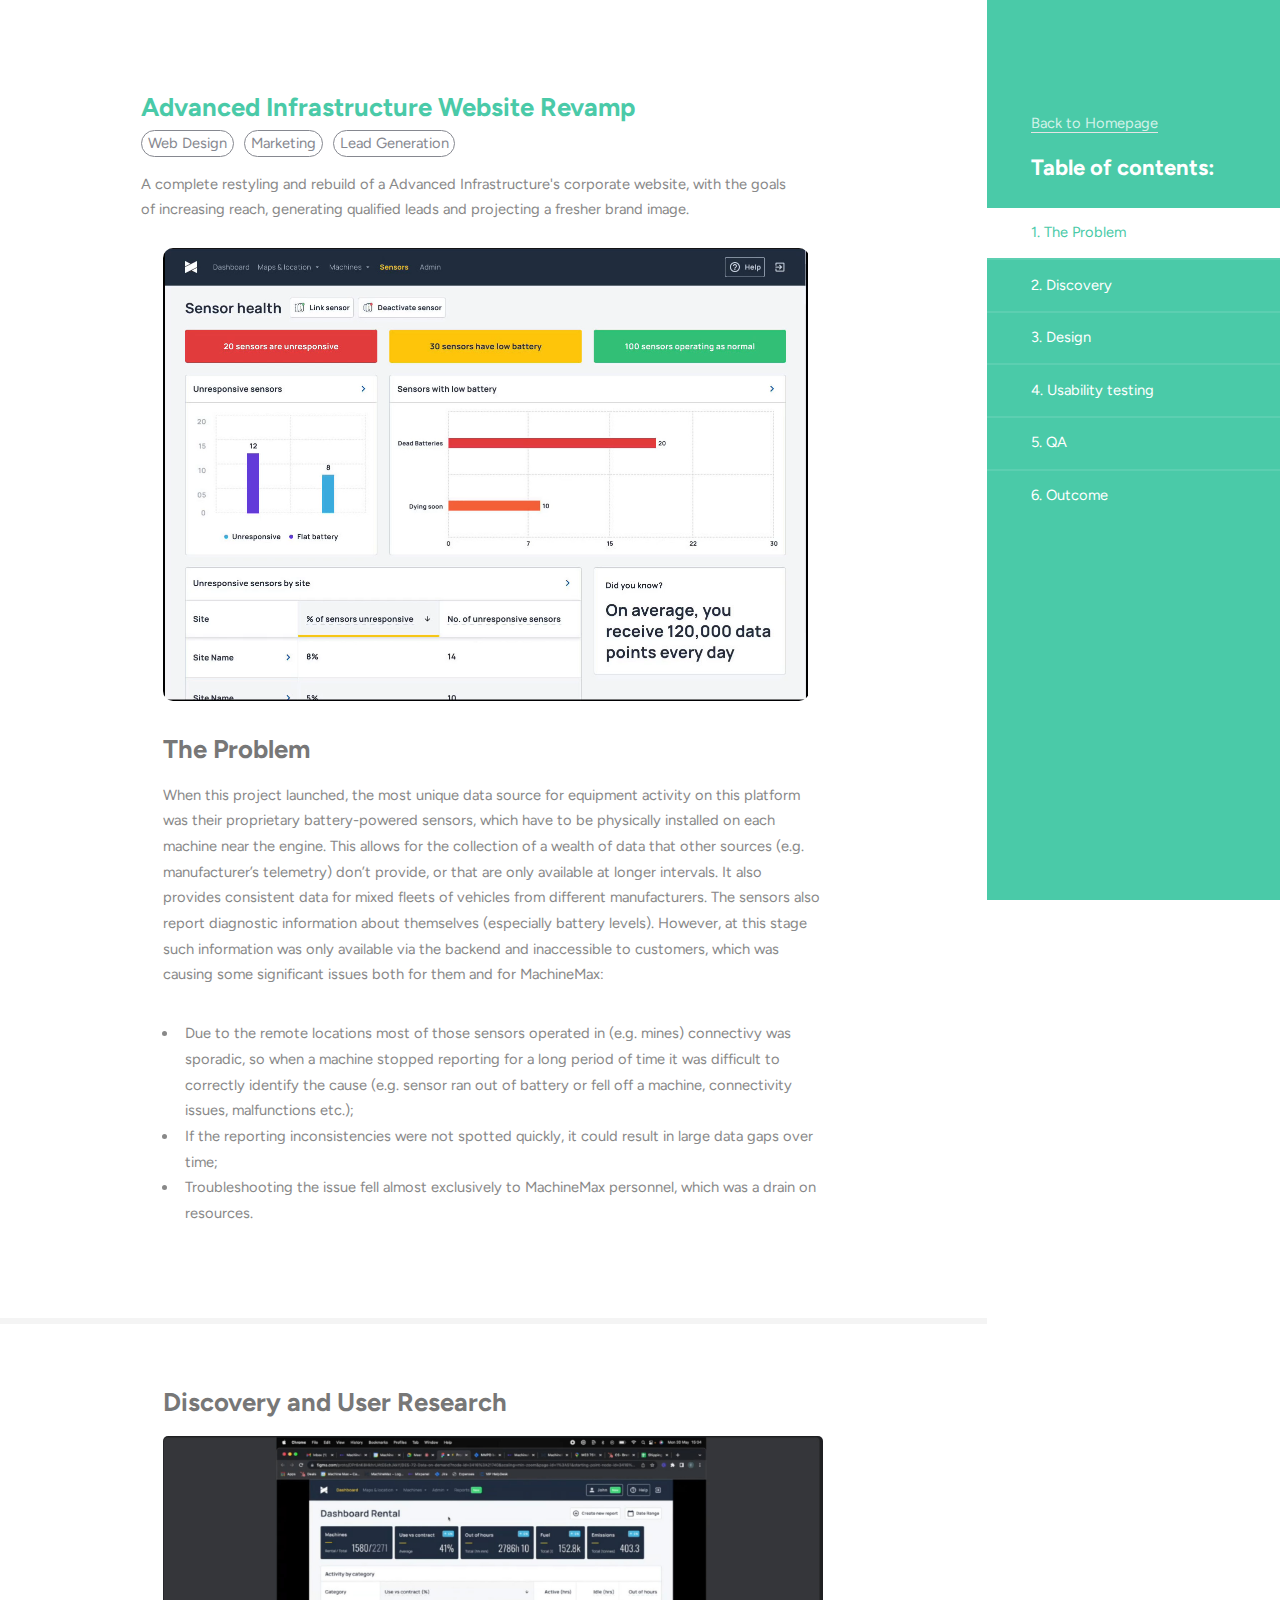
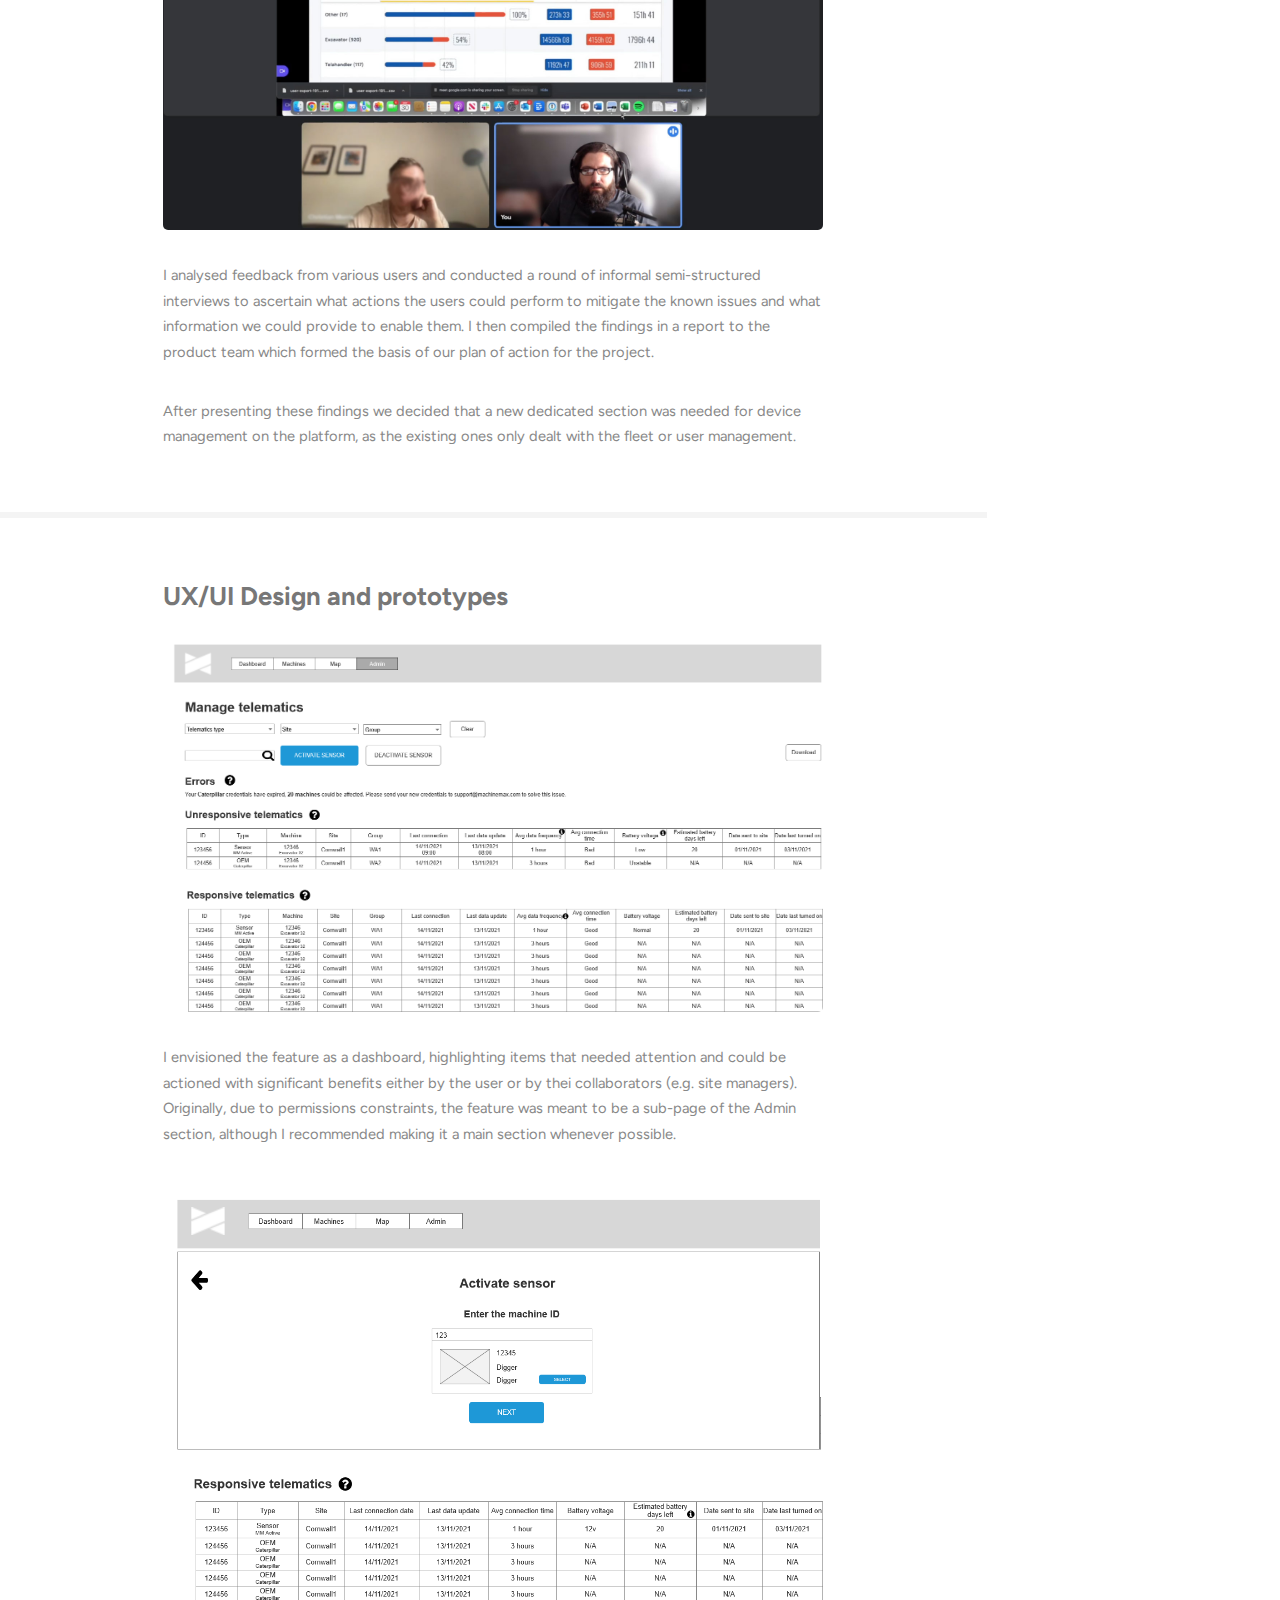
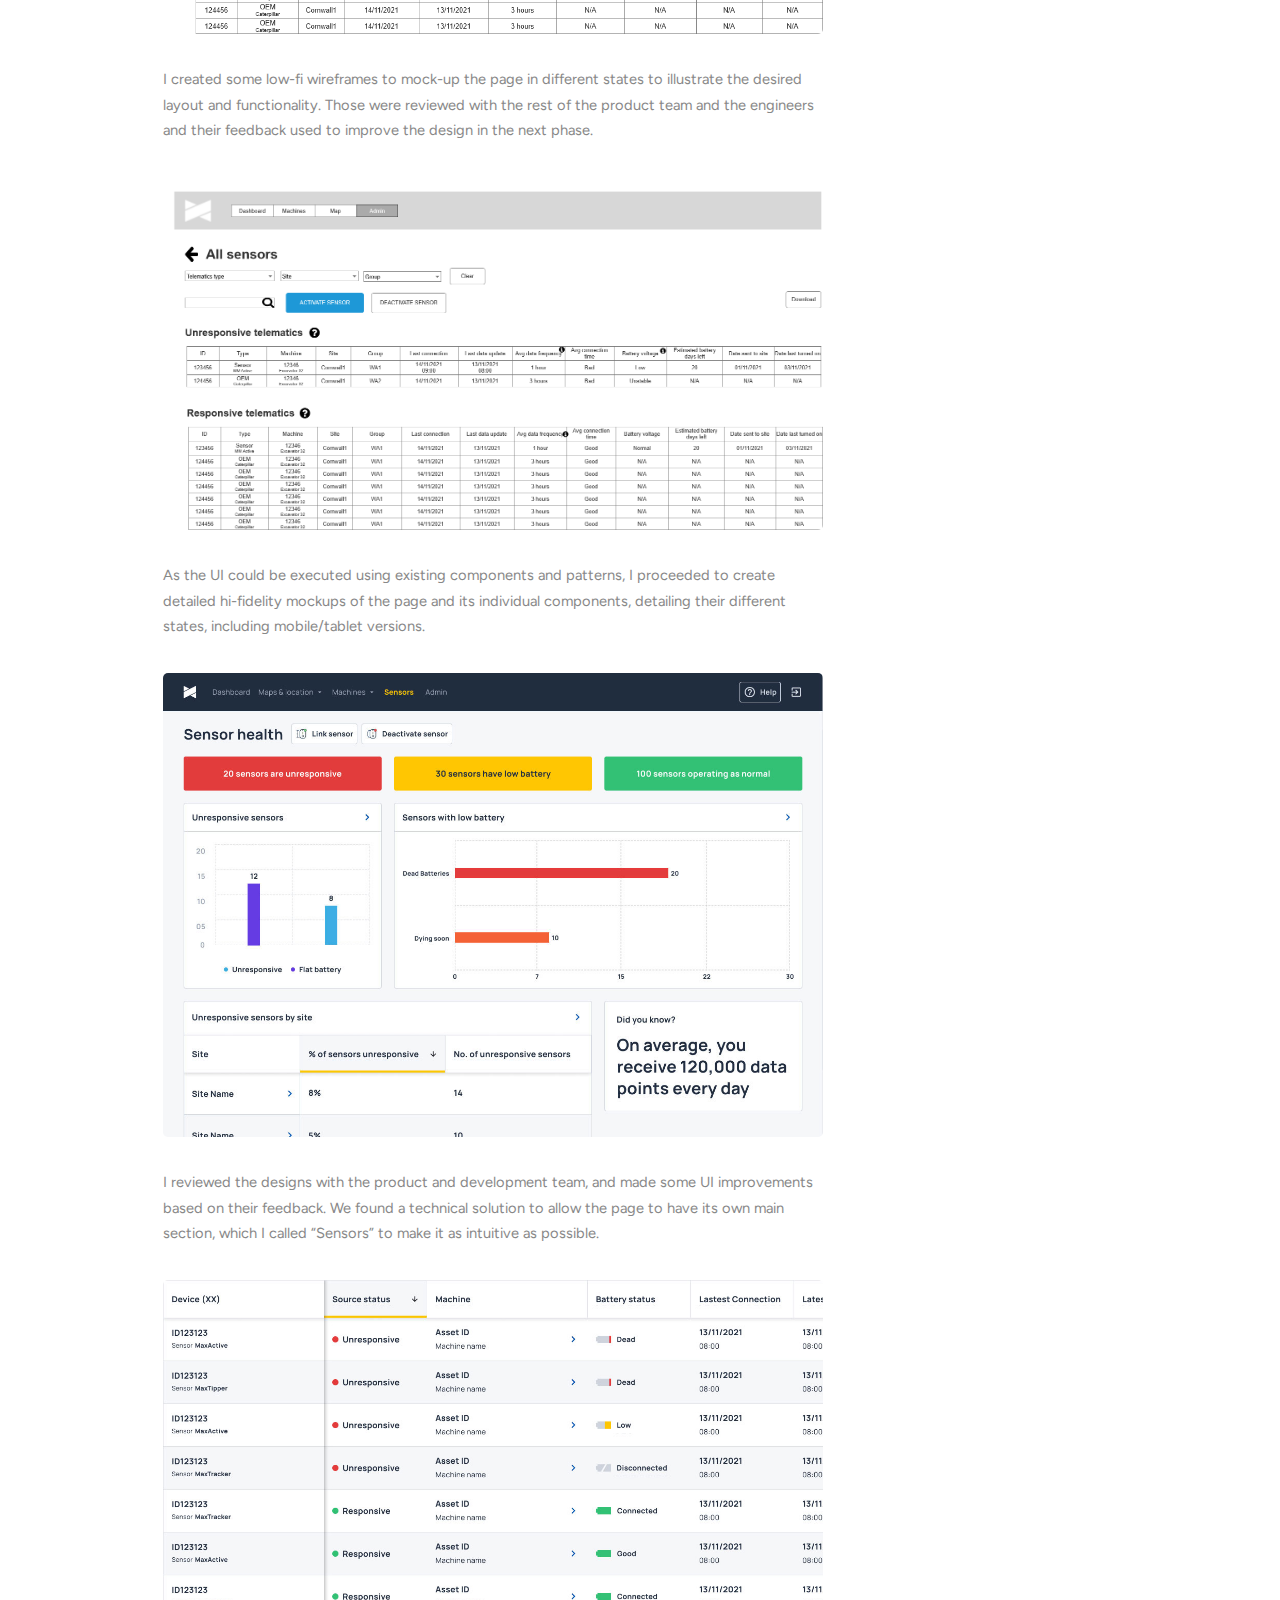
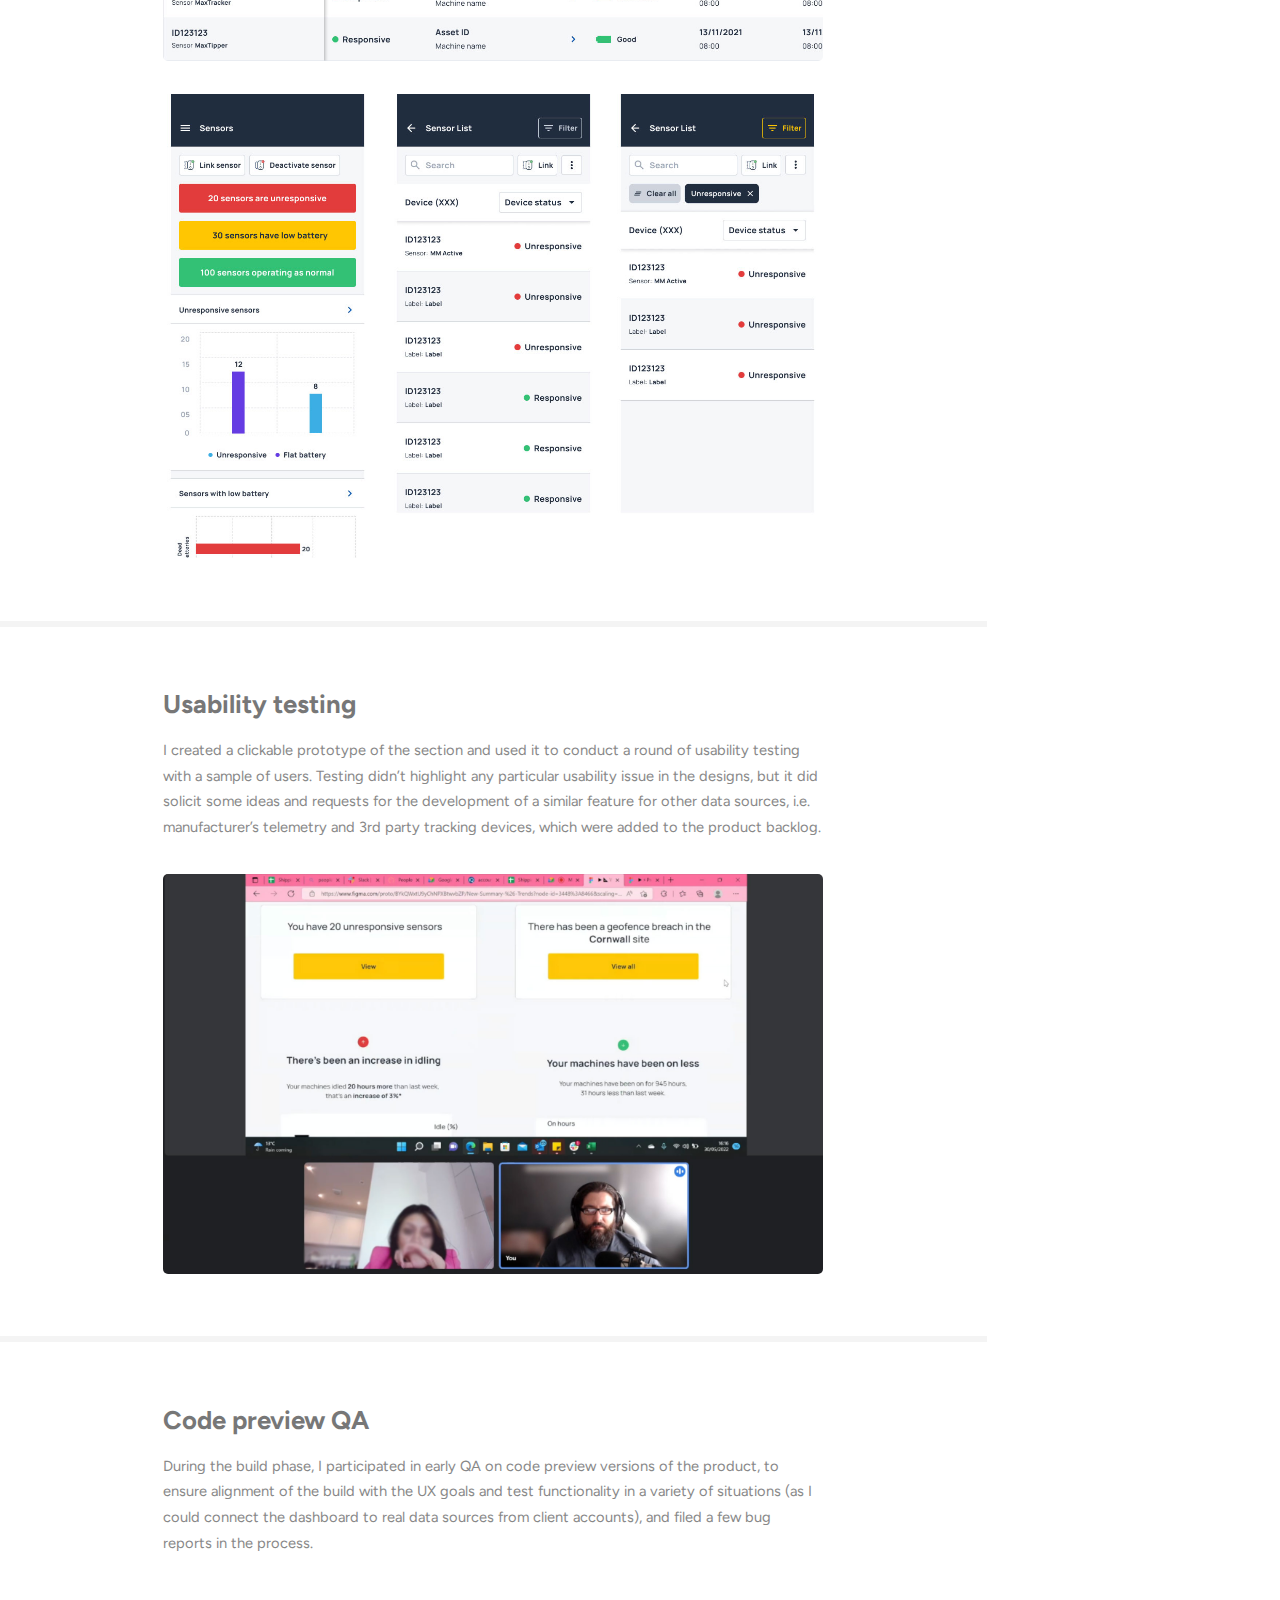
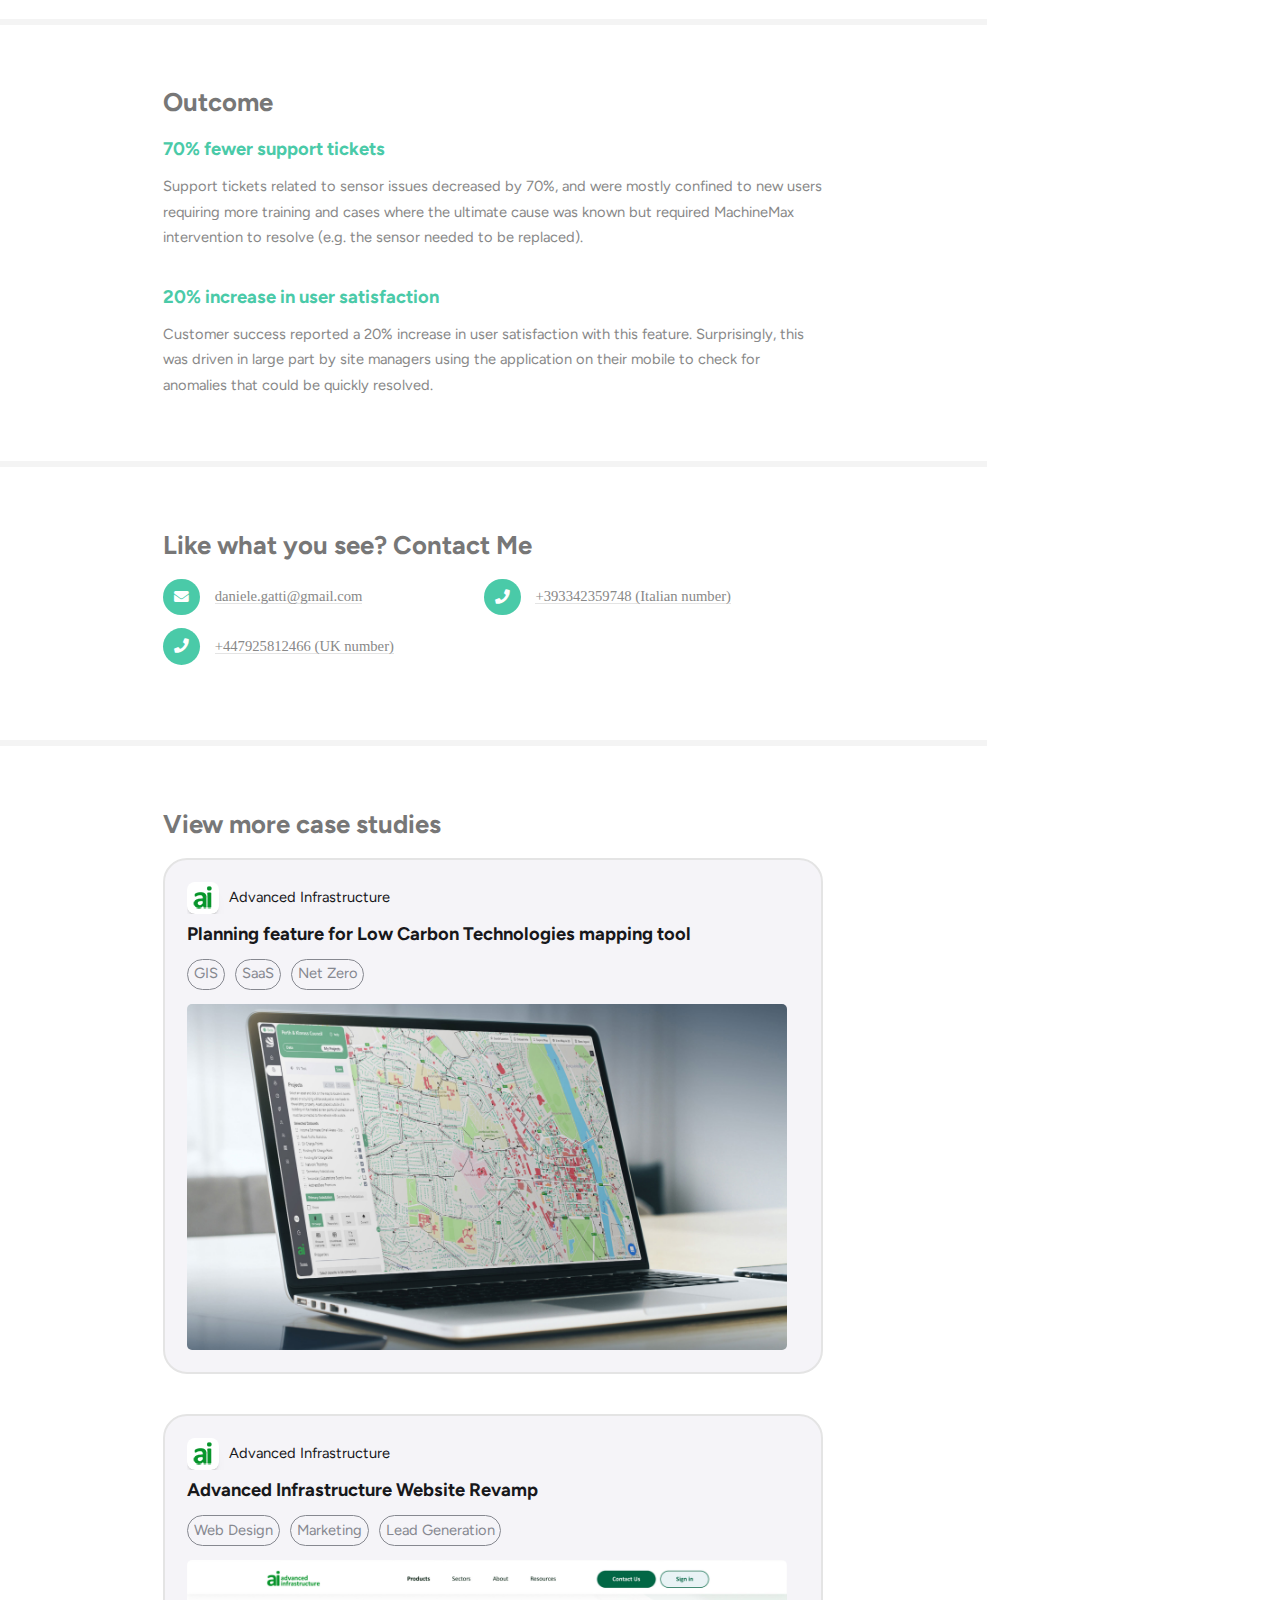
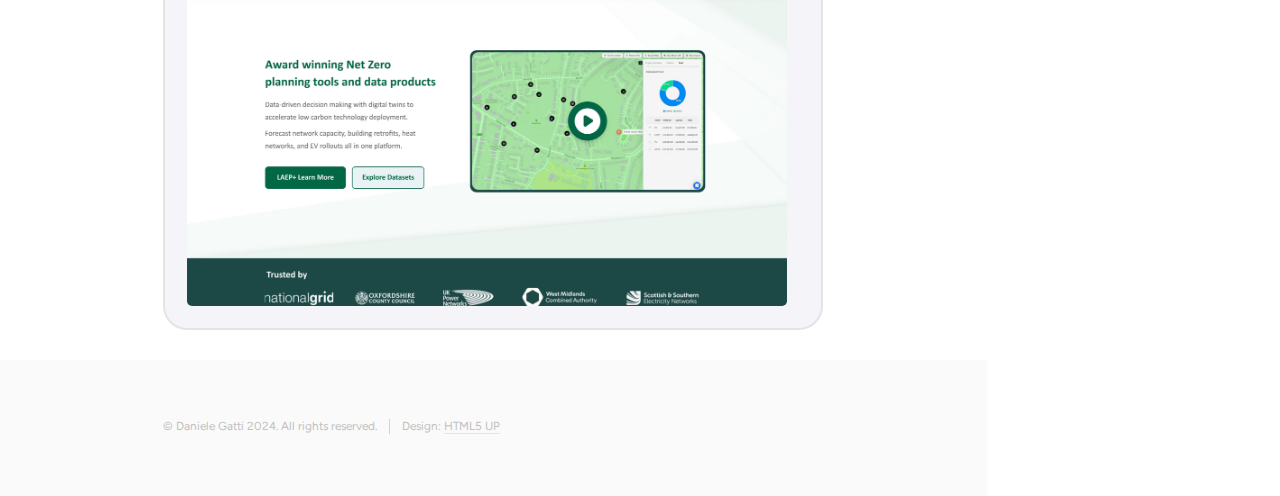
==== commit 6b82df65: "Added hidden HTML element to enable menu bar title on mobile" ====
--- a/advanced-infrastructure-website-revamp.html
+++ b/advanced-infrastructure-website-revamp.html
@@ -37,6 +37,7 @@
 <!-- Header -->
 			<section id="header">
 				<nav id="nav" class="toc">
+				  <h1 id="logo" style="visibility:hidden">Daniele Gatti</h1>
 					  <nav class="case-study">
 											<a href="index.html">Back to Homepage</a>
 					  </nav>
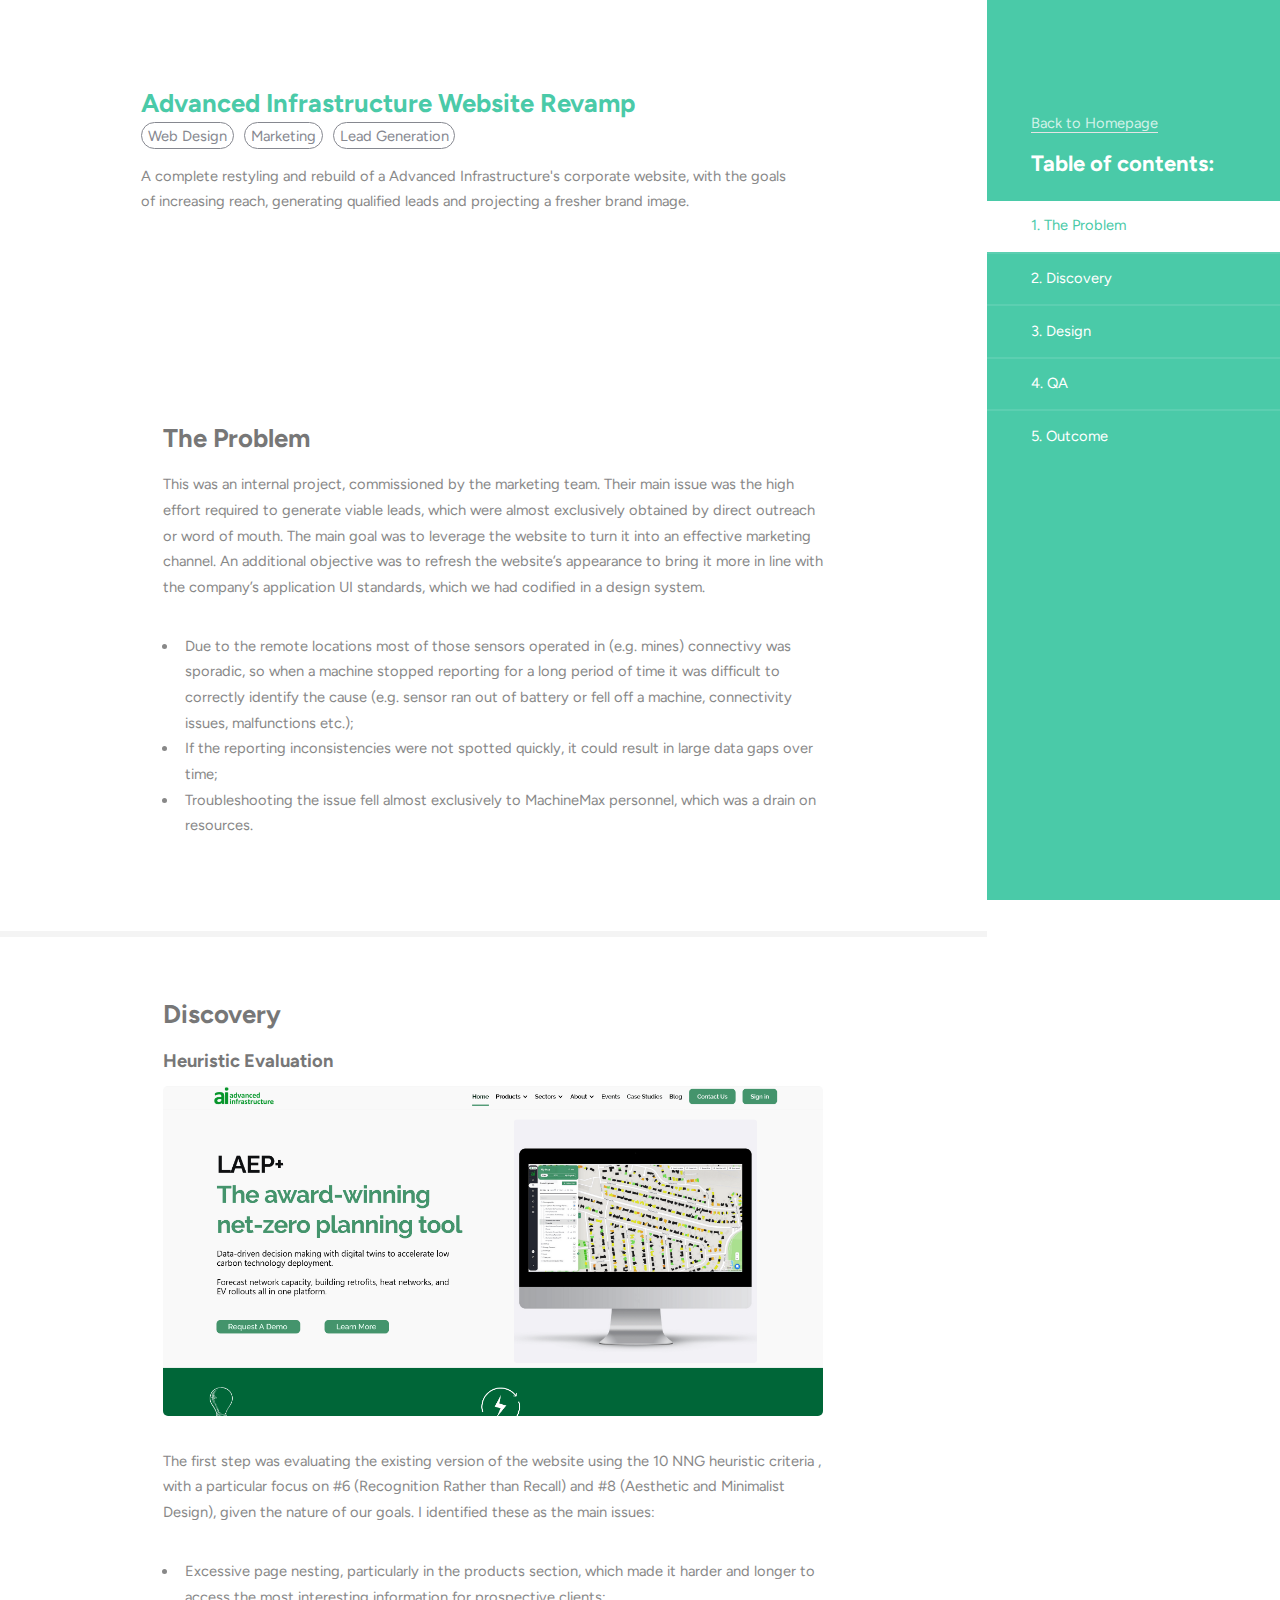
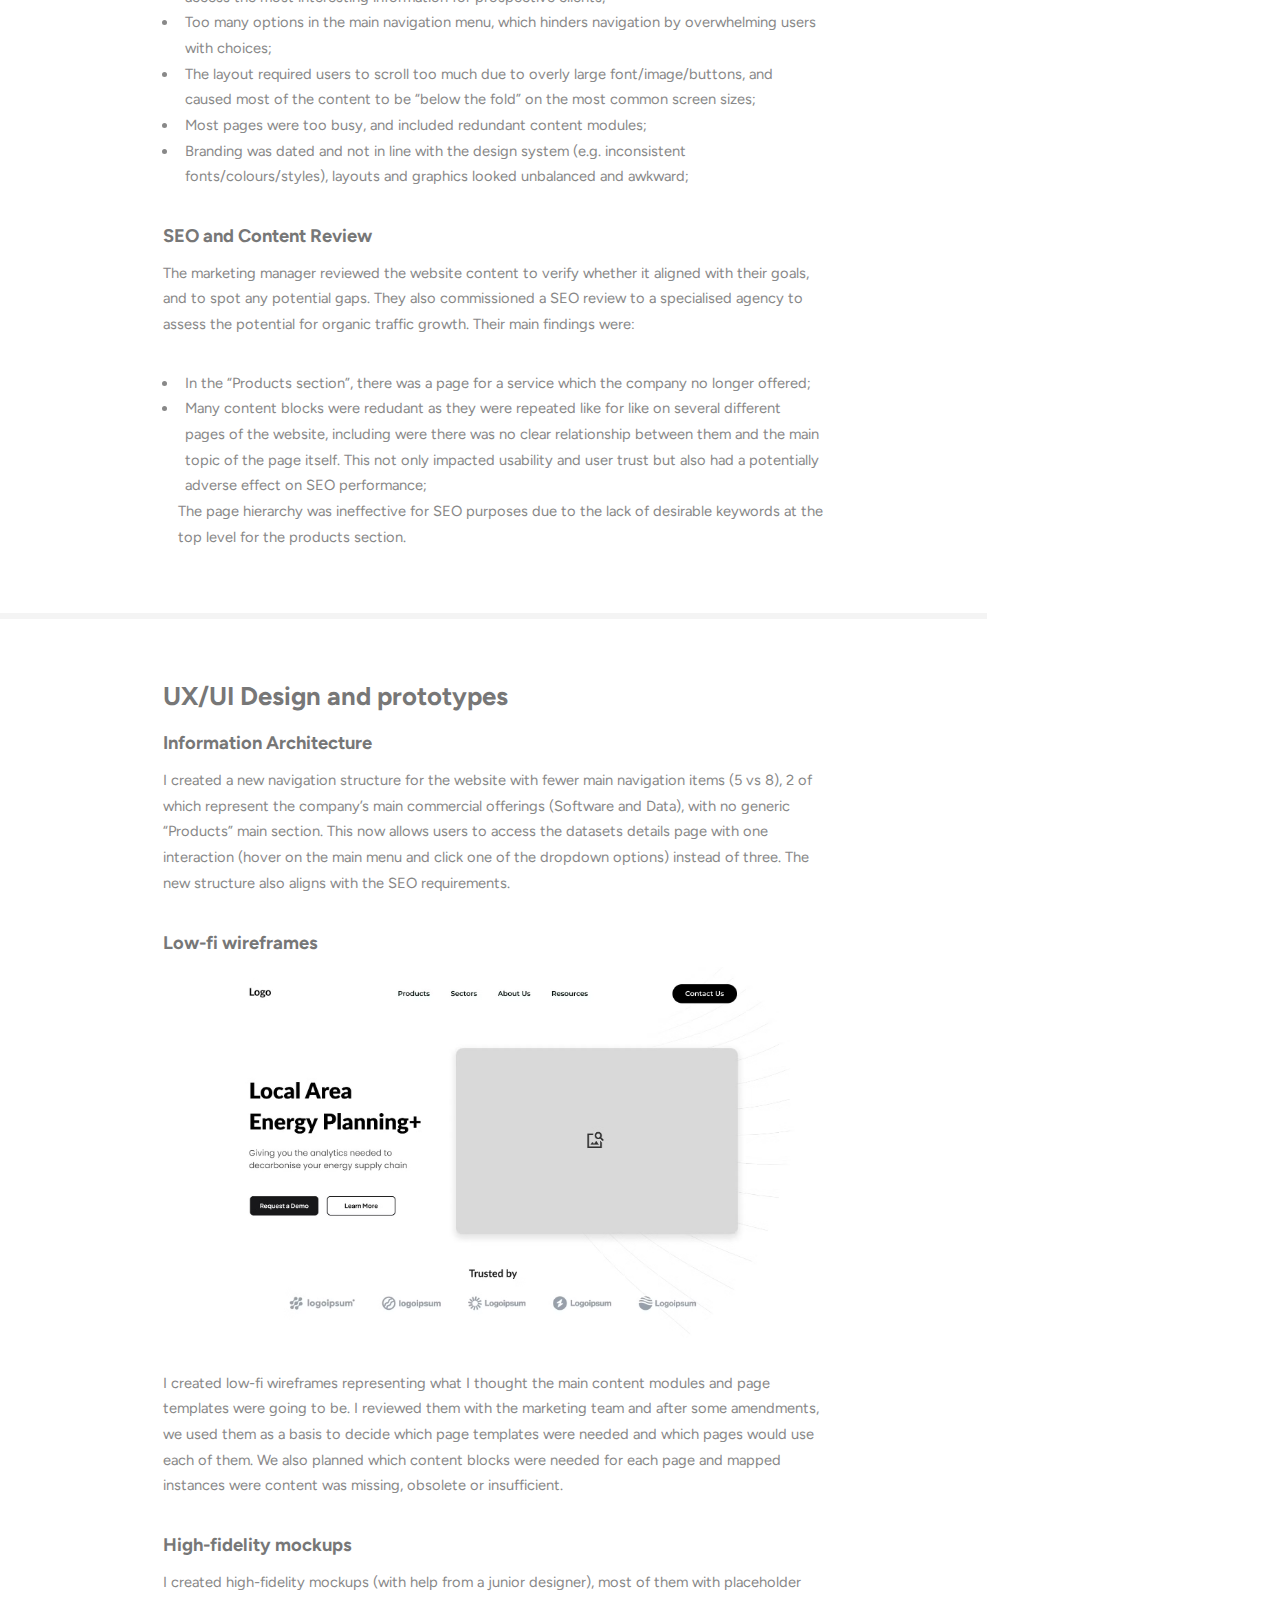
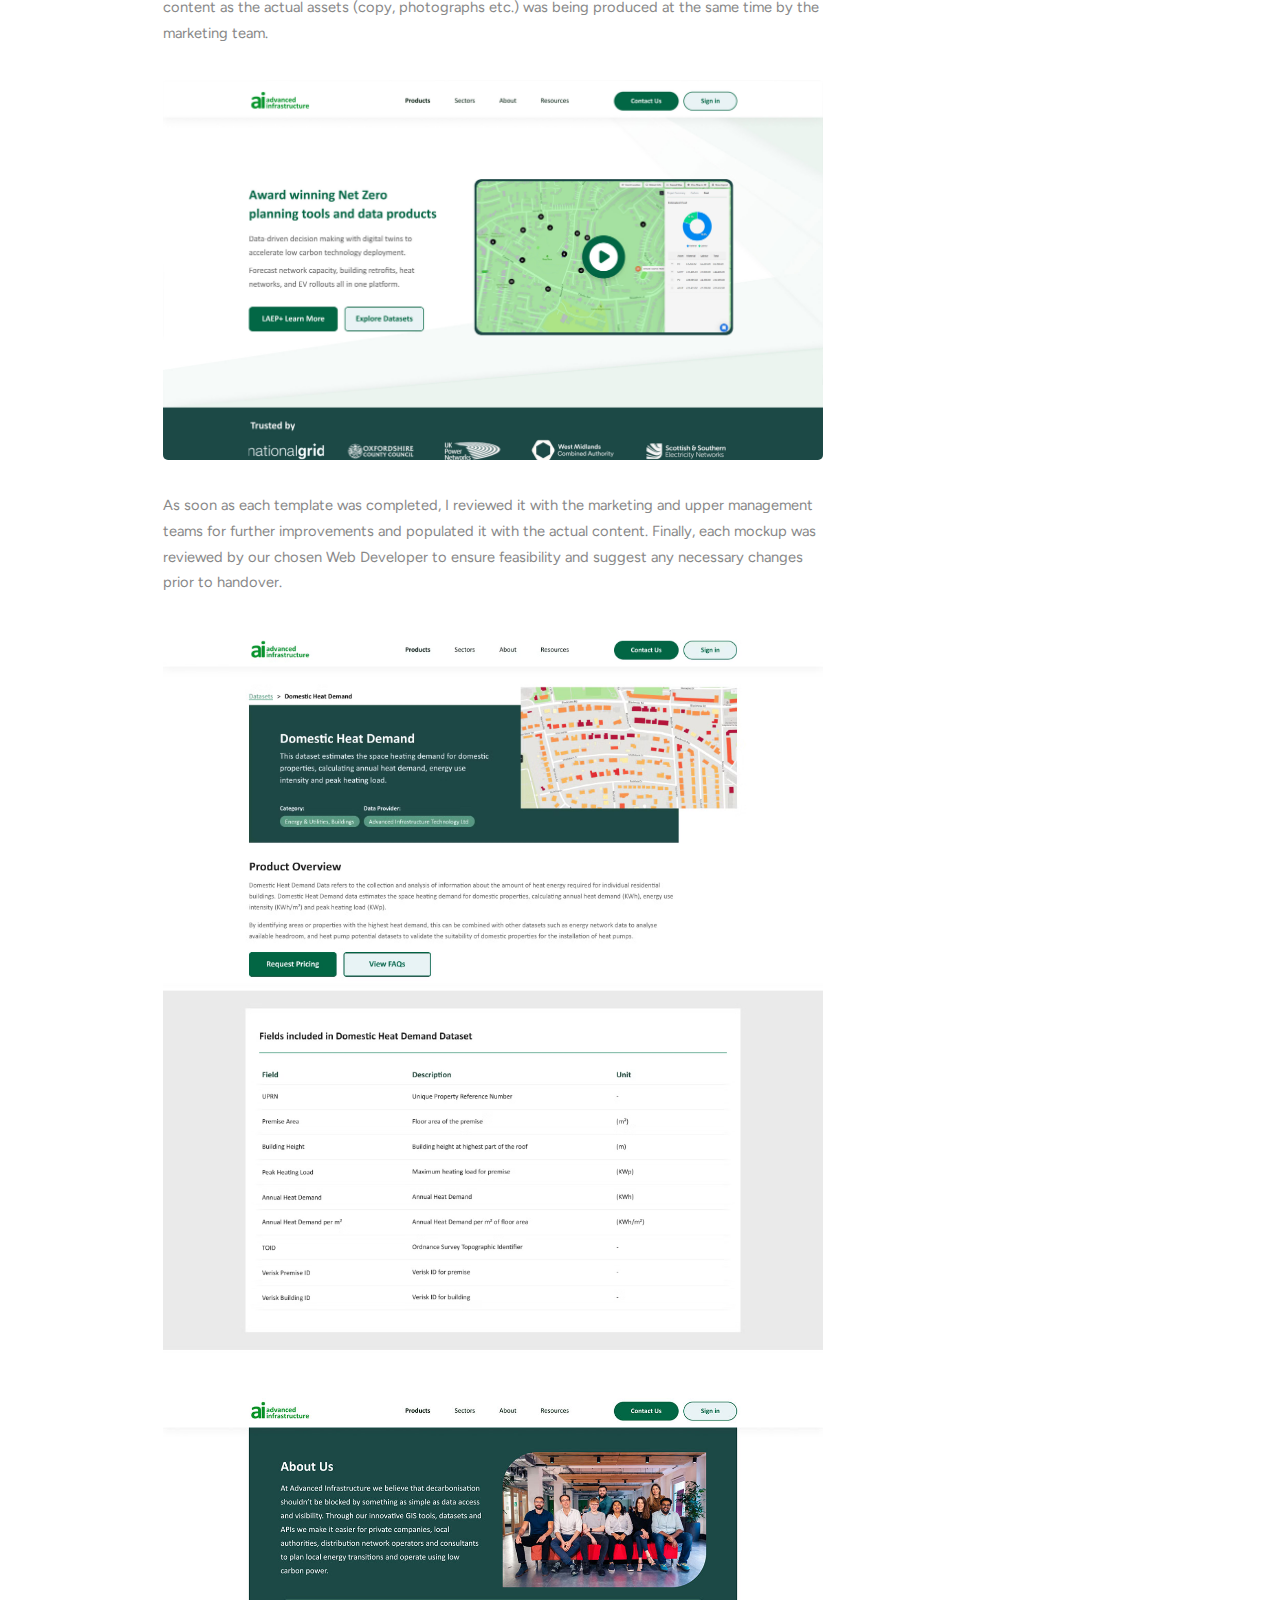
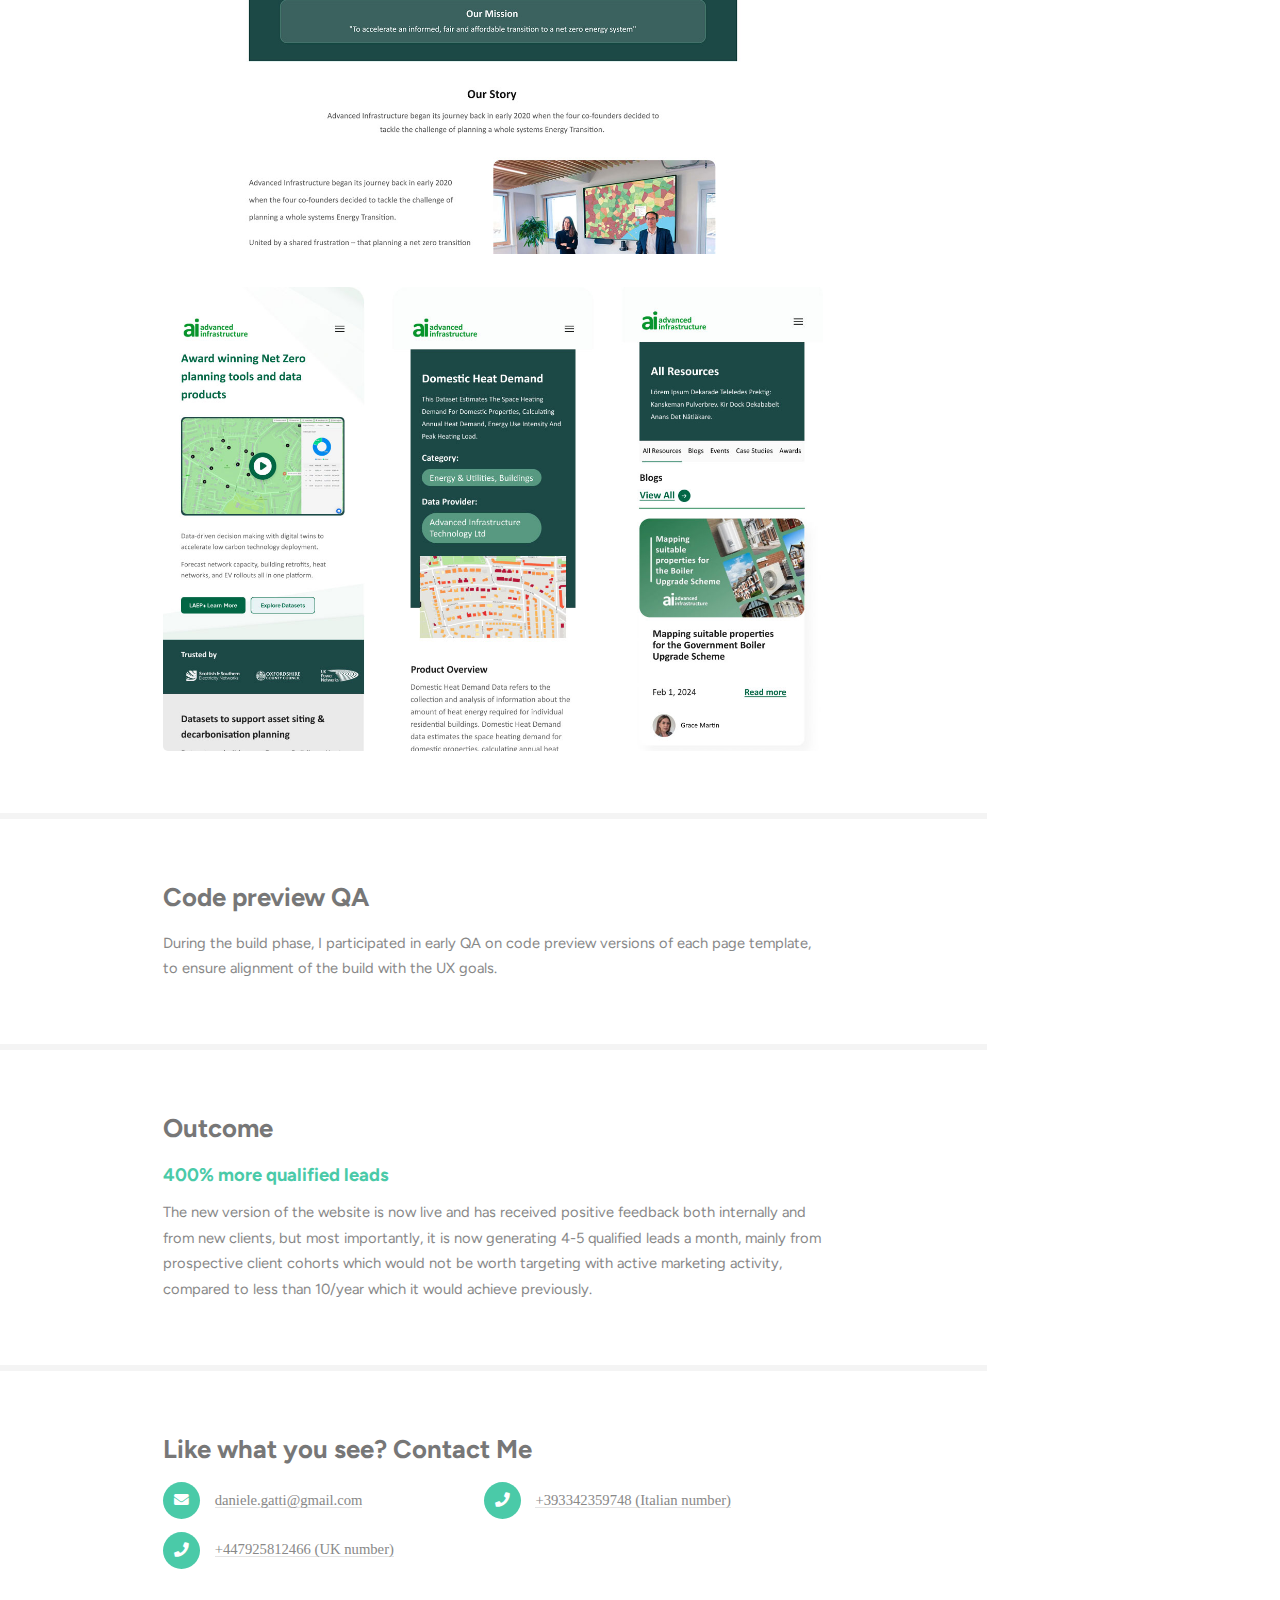
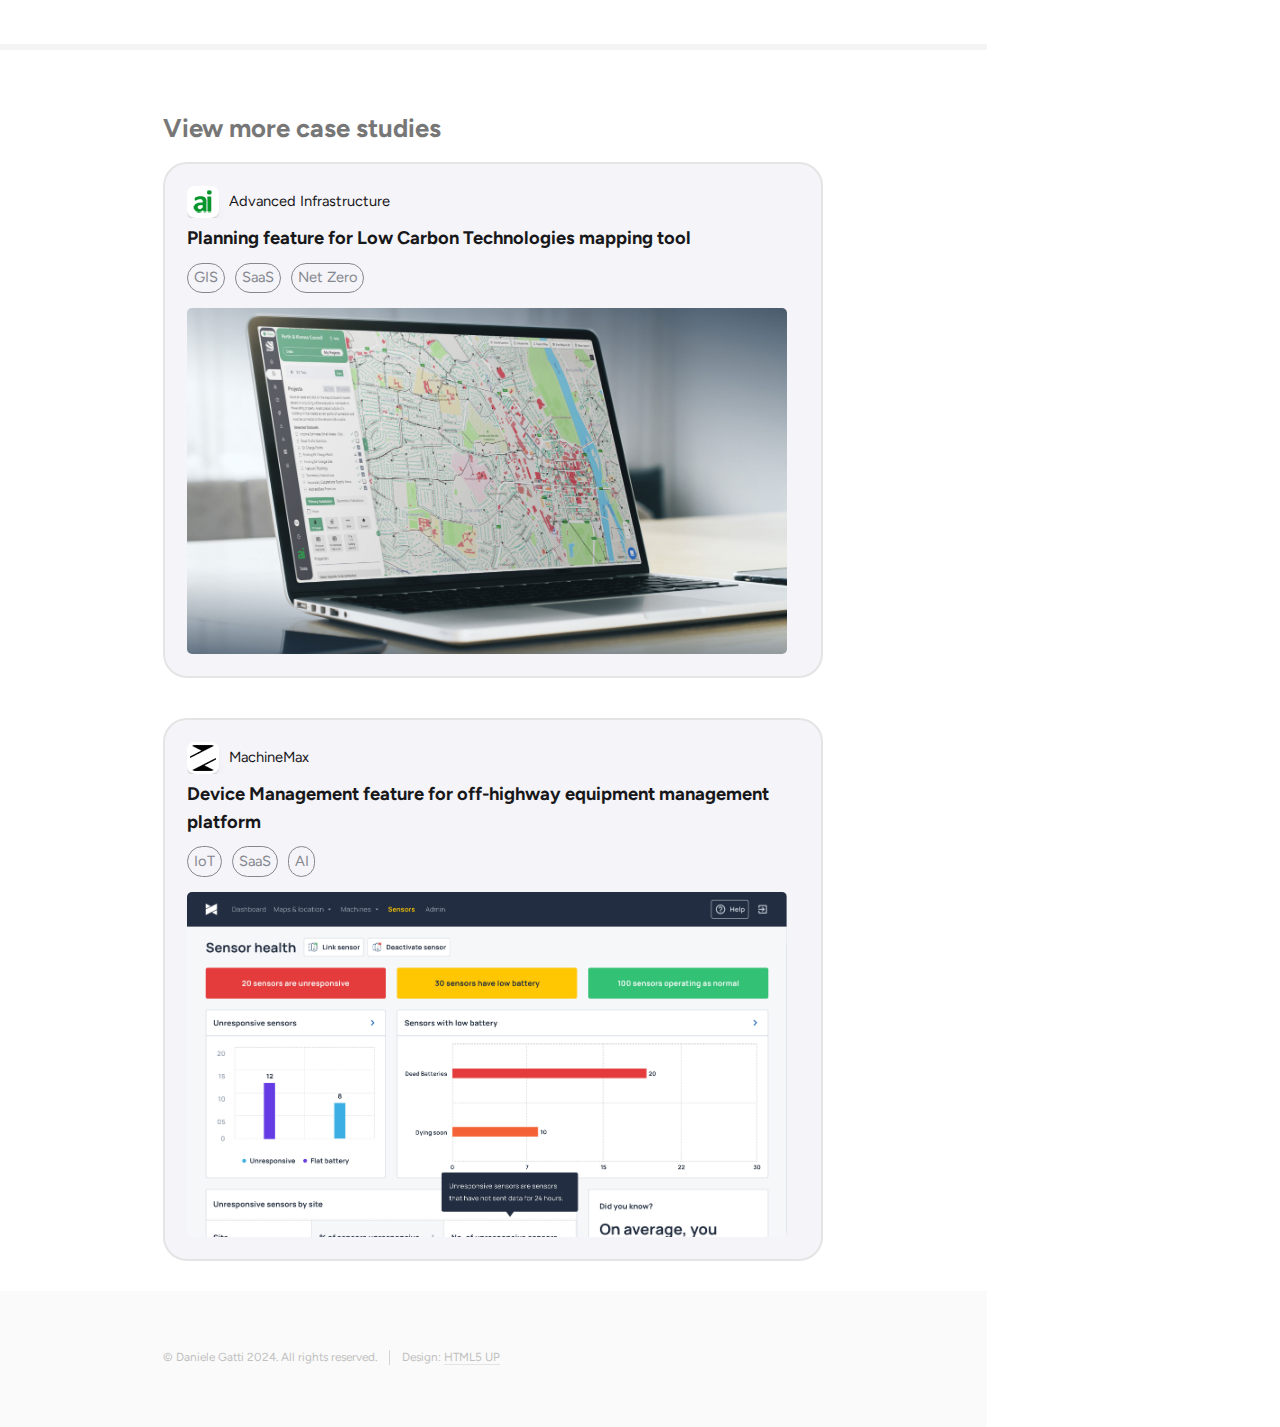
==== commit 9758079f: "Populated content for the website case study page" ====
--- a/advanced-infrastructure-website-revamp.html
+++ b/advanced-infrastructure-website-revamp.html
@@ -47,9 +47,8 @@
 						<li><a href="#one">1. The Problem</a></li>
 						<li><a href="#two">2. Discovery</a></li>
 						<li><a href="#three">3. Design</a></li>
-						<li><a href="#four">4. Usability testing</a></li>
-						<li><a href="#five">5. QA</a></li>
-						<li><a href="#six">6. Outcome</a></li>
+						<li><a href="#four">4. QA</a></li>
+						<li><a href="#five">5. Outcome</a></li>
 					</ul>
 				</nav>
 				
@@ -65,13 +64,13 @@
 							<section id="one" class="first-section">
 							    
 								<div class="container video-container">
-								    <video src="/assets/videos/mm-device-management.mp4" loop="loop" autoplay="autoplay" preload="auto" style="cursor: auto; width: 45em; max-width: calc(100% - 1em); border-radius: 10px; display: block; object-fit: cover; background-color: transparent !important;  margin-bottom:2em"></video>
+								    <video src="/assets/videos/ai-website.mp4" loop="loop" autoplay="autoplay" preload="auto" style="cursor: auto; width: 45em; max-width: calc(100% - 1em); border-radius: 10px; display: block; object-fit: cover; background-color: transparent !important;  margin-bottom:2em"></video>
 									<h3>The Problem</h3>		
 										<article>
 											
 												
 											
-												<p>When this project launched, the most unique data source for equipment activity on this platform was their proprietary battery-powered sensors, which have to be physically installed on each machine near the engine. This allows for the collection of a wealth of data that other sources (e.g. manufacturer’s telemetry) don’t provide, or that are only available at longer intervals. It also provides consistent data for mixed fleets of vehicles from different manufacturers. The sensors also report diagnostic information about themselves (especially battery levels). However, at this stage such information was only available via the backend and inaccessible to customers, which was causing some significant issues both for them and for MachineMax:</p>
+												<p>This was an internal project, commissioned by the marketing team. Their main issue was the high effort required to generate viable leads, which were almost exclusively obtained by direct outreach or word of mouth. The main goal was to leverage the website to turn it into an effective marketing channel. An additional objective was to refresh the website’s appearance to bring it more in line with the company’s application UI standards, which we had codified in a design system.</p>
 												<ul>
 													<li>Due to the remote locations most of those sensors operated in (e.g. mines) connectivy was sporadic, so when a machine stopped reporting for a long period of time it was difficult to correctly identify the cause (e.g. sensor ran out of battery or fell off a machine, connectivity issues, malfunctions etc.);</li>
 													<li>If the reporting inconsistencies were not spotted quickly, it could result in large data gaps over time;</li>
@@ -82,22 +81,35 @@
 								</div>
 							</section>
 							
-							<!--  Qualitative User Research -->
+							<!--  Discovery -->
 							<section id="two">
 								<div class="container">
-									<h3>Discovery and User Research</h3>
-									
-										<article>
-										    <p class="image fit"><img src="images/mm-user-research-1.jpg" alt="" /></p>
-											<p>I analysed feedback from various users and conducted a round of informal semi-structured interviews to ascertain what actions the users could perform to mitigate the known issues and what information we could provide to enable them. I then compiled the findings in a report to the product team which formed the basis of our plan of action for the project.</p>
-											<p>After presenting these findings we decided that a new dedicated section was needed for device management on the platform, as the existing ones only dealt with the fleet or user management.  </p>
-											
-											
-											
-										
-										</article>
-										
-										
+									<h3>Discovery</h3>
+									    
+										<article>
+										    <h4>Heuristic Evaluation</h4>
+										    <p class="image fit"><img src="images/ai-old.png" alt="" /></p>
+											<p>The first step was evaluating the existing version of the website using the 10 NNG heuristic criteria , with a particular focus on #6 (Recognition Rather than Recall) and #8 (Aesthetic and Minimalist Design), given the nature of our goals. I identified these as the main issues:
+											</p>
+											<ul>
+												<li>Excessive page nesting, particularly in the products section, which made it harder and longer to access the most interesting information for prospective clients;</li>
+												<li> Too many options in the main navigation menu, which hinders navigation by overwhelming users with choices;</li>
+												<li> The layout required users to scroll too much due to overly large font/image/buttons, and caused most of the content to be “below the fold” on the most common screen sizes;</li>
+												<li> Most pages were too busy, and included redundant content modules;</li>
+												<li> Branding was dated and not in line with the design system (e.g. inconsistent fonts/colours/styles), layouts and graphics looked unbalanced and awkward;</li>
+											</ul>
+										
+										</article>
+										
+										<article>
+										    <h4>SEO and Content Review</h4>
+											<p>The marketing manager reviewed the website content to verify whether it aligned with their goals, and to spot any potential gaps. They also commissioned a SEO review to a specialised agency to assess the potential for organic traffic growth. Their main findings were:</p>
+											<ul>
+												<li>In the “Products section”, there was a page for a service which the company no longer offered;</li>
+												<li>Many content blocks were redudant as they were repeated like for like on several different pages of the website, including were there was no clear relationship between them and the main topic of the page itself. This not only impacted usability and user trust but also had a potentially adverse effect on SEO performance;</li>
+												</li>The page hierarchy was ineffective for SEO purposes due to the lack of desirable keywords at the top level for the products section.</li>
+											</ul>
+										</article>
 									
 								</div>
 							</section>
@@ -108,71 +120,56 @@
 									<h3>UX/UI Design and prototypes</h3>
 									
 										<article>
-										<p class="image fit"><img src="images/mm-wireframe-1.png" alt="" /></p>
-										<p>I envisioned the feature as a dashboard, highlighting items that needed attention and could be actioned with significant benefits either by the user or by thei collaborators (e.g. site managers). Originally, due to permissions constraints, the feature was meant to be a sub-page of the Admin section, although I recommended making it a main section whenever possible.</p>
-										<p class="image fit"><img src="images/mm-wireframe-2.png" alt="" /></p>
-										<p>I created some low-fi wireframes to mock-up the page in different states to illustrate the desired layout and functionality. Those were reviewed with the rest of the product team and the engineers and their feedback used to improve the design in the next phase.</p>
-										<p class="image fit"><img src="images/mm-wireframe-3.png" alt="" /></p>
-										<p>As the UI could be executed using existing components and patterns, I proceeded to create detailed hi-fidelity mockups of the page and its individual components, detailing their different states, including mobile/tablet versions.</p>
-										<p class="image fit"><img src="images/mmdm-dashboard.jpg" alt="" /></p>
-										<p>I reviewed the designs with the product and development team, and made some UI improvements based on their feedback. We found a technical solution to allow the page to have its own main section, which I called “Sensors” to make it as intuitive as possible.</p>
-										<p class="image fit"><img src="images/mmdm-dashboard-table.jpg" alt="" /></p>
-										<p class="image fit"><img src="images/mmdm-dashboard-mobile.jpg" alt="" /></p>
-
-										</article>
-										
-										
-									
-								</div>
-							</section>
-							
-							<!--  Usability testing -->
+										<h4>Information Architecture</h4>
+										
+										<p>I created a new navigation structure for the website with fewer main navigation items (5 vs 8), 2 of which represent the company’s main commercial offerings (Software and Data), with no generic “Products” main section. This now allows users to access the datasets details page with one interaction (hover on the main menu and click one of the dropdown options) instead of three. The new structure also aligns with the SEO requirements.</p>
+									
+										<h4>Low-fi wireframes</h4>
+										<p class="image fit"><img src="images/ai-wireframe-1.png" alt="" /></p>
+										<p>I created low-fi wireframes representing what I thought the main content modules and page templates were going to be. I reviewed them with the marketing team and after some amendments, we used them as a basis to decide which page templates were needed and which pages would use each of them. We also planned which content blocks were needed for each page and mapped instances were content was missing, obsolete or insufficient.</p>
+										
+										<h4>High-fidelity mockups</h4>
+										<p>I created high-fidelity mockups (with help from a junior designer), most of them with placeholder content as the actual assets (copy, photographs etc.) was being produced at the same time by the marketing team. </p>
+										<p class="image fit"><img src="images/aitlweb-banner.jpg" alt="" /></p>
+										<p>As soon as each template was completed, I reviewed it with the marketing and upper management teams for further improvements and populated it with the actual content. Finally, each mockup was reviewed by our chosen Web Developer to ensure feasibility and suggest any necessary changes prior to handover.</p>
+										<p class="image fit"><img src="images/ai-web-dataset.png" alt="" /></p>
+										<p class="image fit"><img src="images/ai-about.jpg" alt="" /></p>
+										<p class="image fit"><img src="images/ai-mobile.jpg" alt="" /></p>
+										</article>
+										
+										
+									
+								</div>
+							</section>
+							
+						
+							
+							<!--  Code preview QA -->
 							<section id="four">
 								<div class="container">
-									<h3>Usability testing</h3>
-									
-										<article>
-										
-										<p>I created a clickable prototype of the section and used it to conduct a round of usability testing with a sample of users. Testing didn’t highlight any particular usability issue in the designs, but it did solicit some ideas and requests for the development of a similar feature for other data sources, i.e. manufacturer’s telemetry and 3rd party tracking devices, which were added to the product backlog.</p>
-										
-										<p class="image fit">
-												<img src="images/mm-user-research-2.jpg" alt="" />
-									    </p>
-
-										</article>
-										
-										
-								
-								</div>
-							</section>
-							
-							<!--  Code preview QA -->
+									<h3>Code preview QA</h3>
+									
+										<article>
+										
+										<p>During the build phase, I participated in early QA on code preview versions of each page template, to ensure alignment of the build with the UX goals.</p>
+
+										</article>
+										
+										
+									
+								</div>
+							</section>
+							
+							<!--  Outcome -->
 							<section id="five">
-								<div class="container">
-									<h3>Code preview QA</h3>
-									
-										<article>
-										
-										<p>During the build phase, I participated in early QA on code preview versions of the product, to ensure alignment of the build with the UX goals and test functionality in a variety of situations (as I could connect the dashboard to real data sources from client accounts), and filed a few bug reports in the process.</p>
-
-										</article>
-										
-										
-									
-								</div>
-							</section>
-							
-							<!--  Outcome -->
-							<section id="six">
 								<div class="container outcome">
 									<h3>Outcome</h3>
 									
 										<article>
-										<h4>70% fewer support tickets</h4>
-										<p>Support tickets related to sensor issues decreased by 70%, and were mostly confined to new users requiring more training and cases where the ultimate cause was known but required MachineMax intervention to resolve (e.g. the sensor needed to be replaced).</p>
-										
-										<h4>20% increase in user satisfaction</h4>
-										<p>Customer success reported a 20% increase in user satisfaction with this feature. Surprisingly, this was driven in large part by site managers using the application on their mobile to check for anomalies that could be quickly resolved.</p>
+										<h4>400% more qualified leads</h4>
+										<p>The new version of the website is now live and has received positive feedback both internally and from new clients, but most importantly, it is now generating 4-5 qualified leads a month, mainly from prospective client cohorts which would not be worth targeting with active marketing activity, compared to less than 10/year which it would achieve previously. </p>
+										
+										
 										</article>
 										
 										
@@ -209,16 +206,16 @@
 											</a>
 											
 										</article>
-										<article>	
-													<a href="advanced-infrastructure-website-revamp.html" class=" box inner">
-													<div class="company-info">
-															   <img class="logo-box" src="images/ai-logo.png" alt="" />
-															   <span class="company-name">Advanced Infrastructure</span>
-													</div>
-														<h4>Advanced Infrastructure Website Revamp</h4>
-														<p><span class="tag">Web Design</span><span class="tag">Marketing</span><span class="tag">Lead Generation</span></p>
-														<img class="image" src="images/aitlweb-banner.jpg" alt="" />
-													</a>
+										<article>
+												<a href="device-management-feature-for-off-highway-equipment-management-platform.html" class="box inner">
+														<div class="company-info">
+															   <img class="logo-box" src="images/mm-logo.png" alt="" />
+															   <span class="company-name">MachineMax</span>
+														</div>
+														<h4>Device Management feature for off-highway equipment management platform</h4>
+														<p><span class="tag">IoT</span><span class="tag">SaaS</span><span class="tag">AI</span></p>
+														<img class="image" src="images/mmdm-banner.jpg" alt="" />
+												</a>
 										</article>
 									</div>
 								</div>
--- a/assets/css/main.css
+++ b/assets/css/main.css
@@ -150,7 +150,7 @@
 
 	h2 {
 		font-size: 2em;
-		line-height: 1.5em;
+		line-height: 1.2em;
 	}
 
 	h3 {
